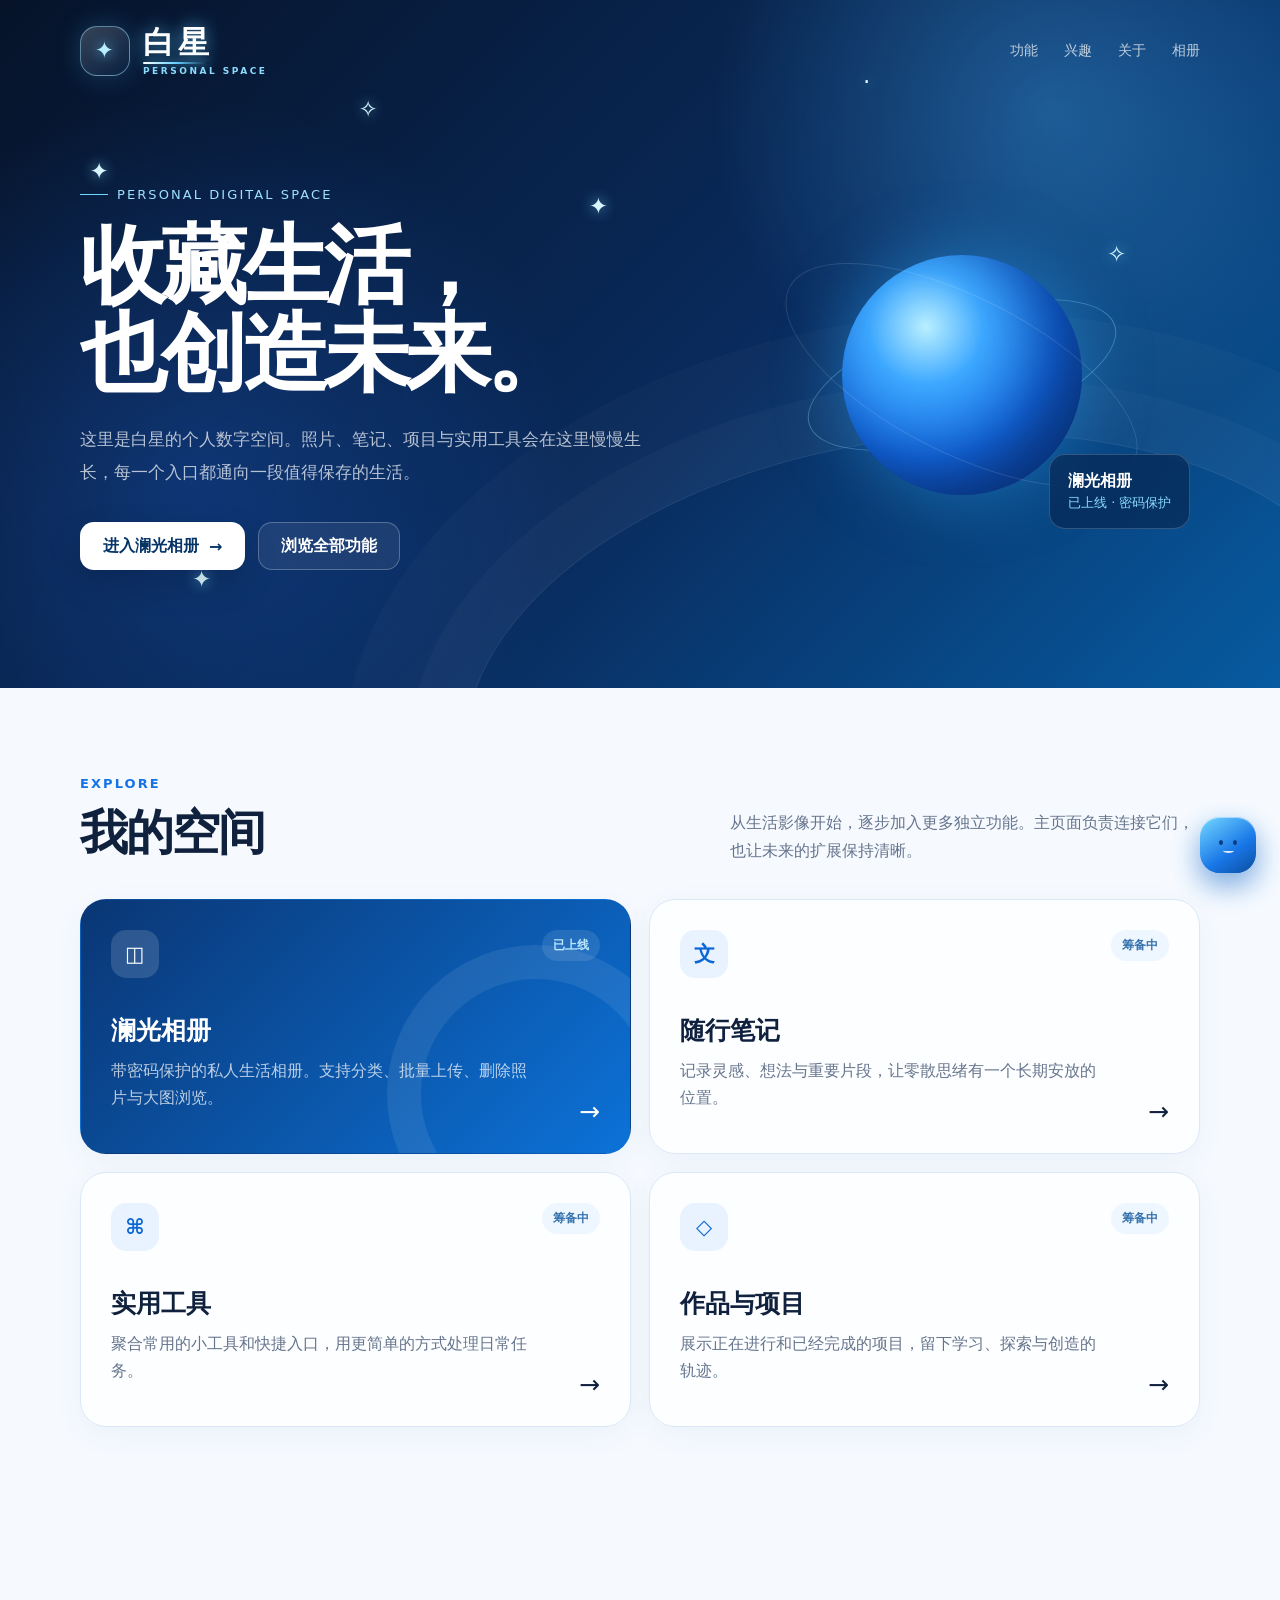
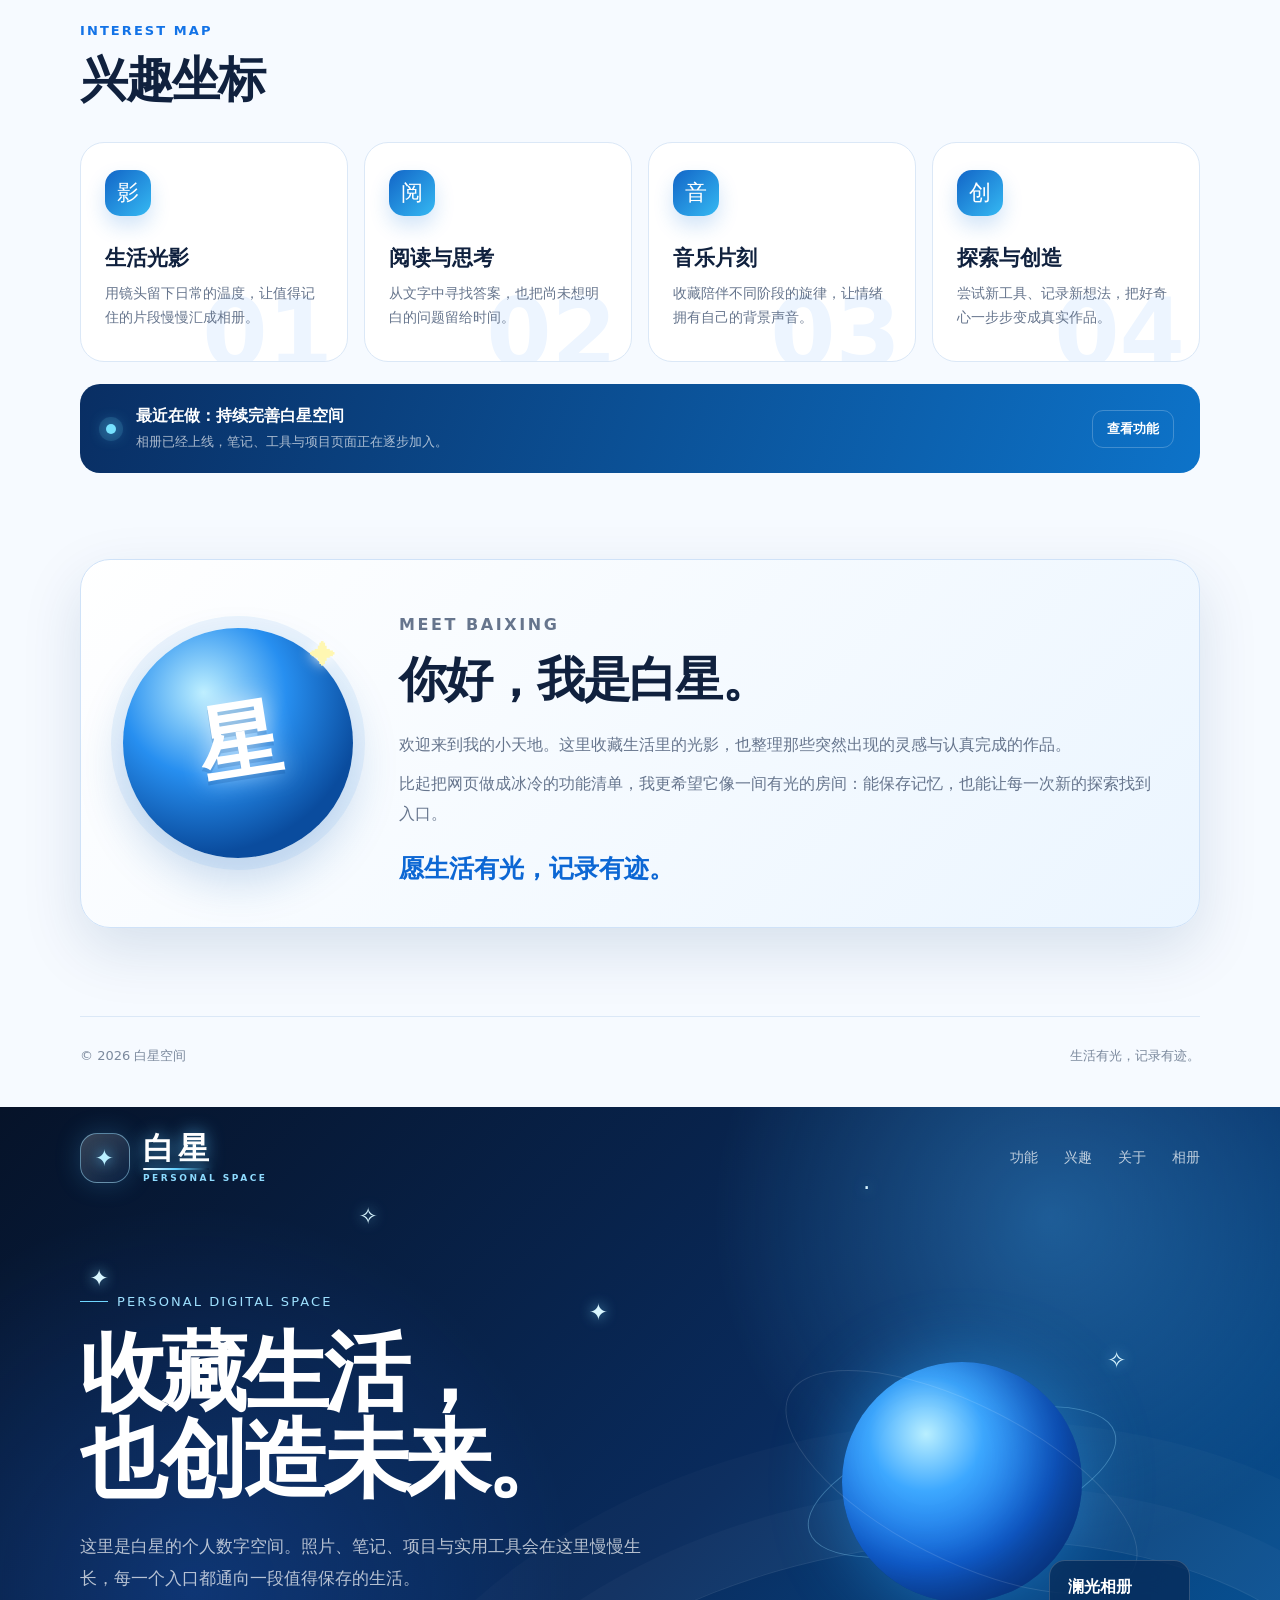
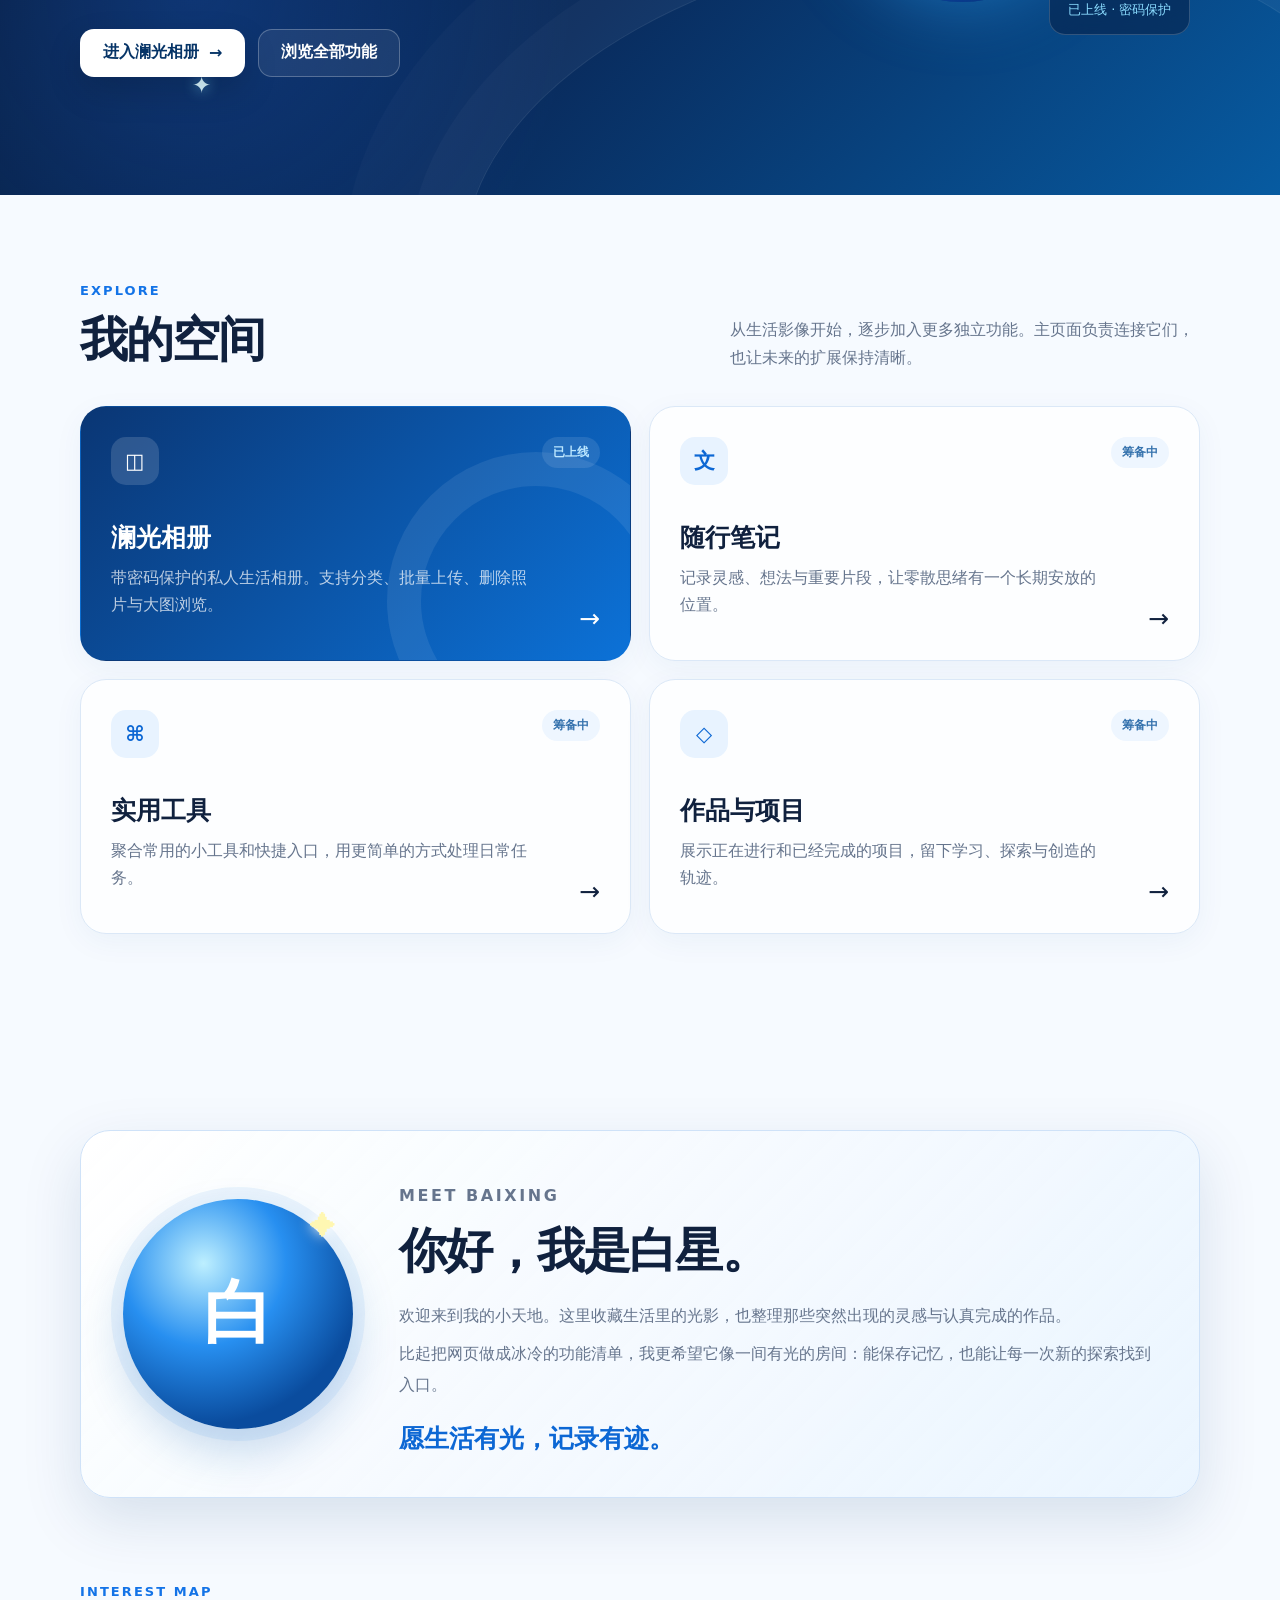
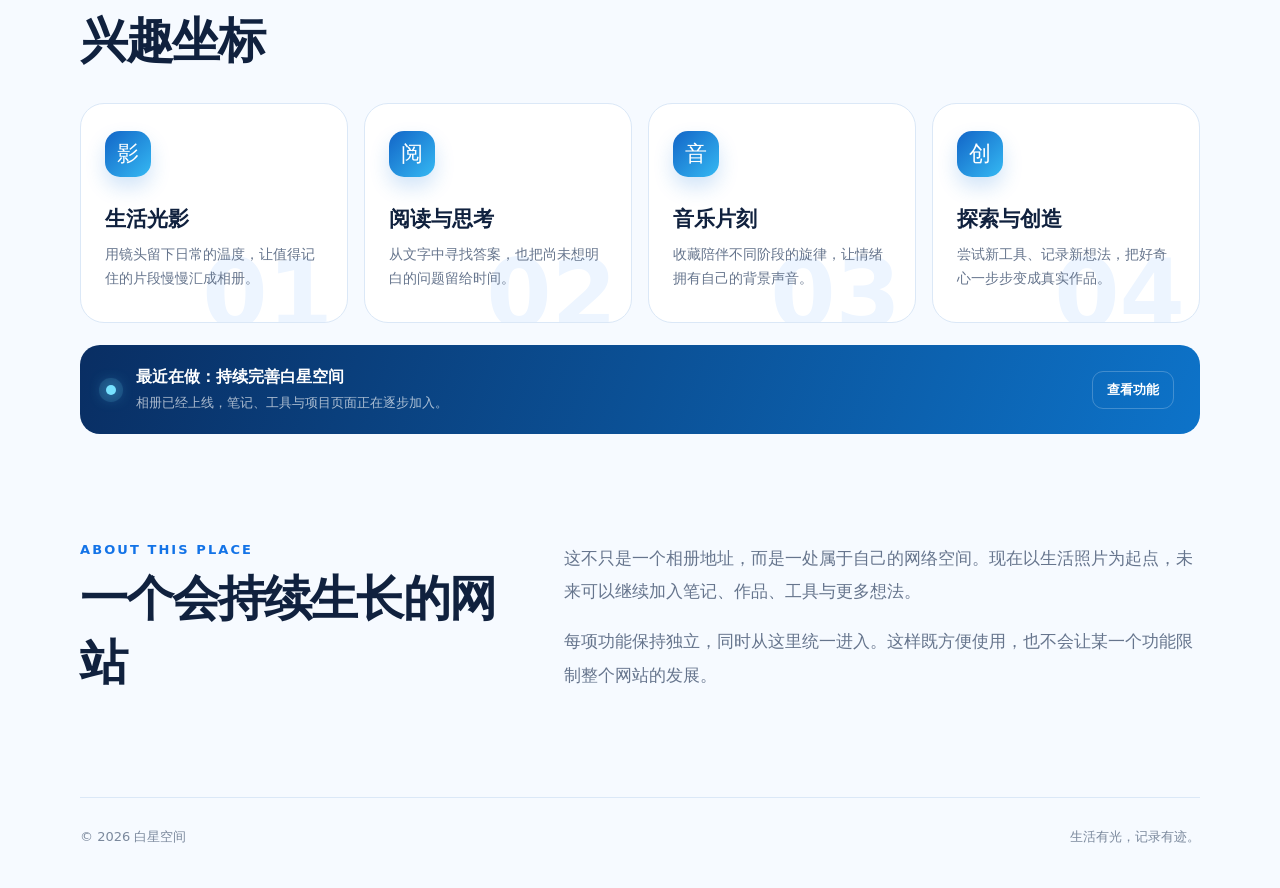
==== index.html @ 2a090585 "Move profile section and add artistic Xing emblem" ====
<!doctype html>
<html lang="zh-CN">
<head>
<meta charset="utf-8"><meta name="viewport" content="width=device-width,initial-scale=1"><meta name="theme-color" content="#07182f">
<title>白星空间 · 个人数字主页</title><meta name="description" content="白星的个人数字空间：相册、笔记、工具与项目。">
<style>
:root{--navy:#07162f;--blue:#1477ff;--cyan:#70d7ff;--ink:#10213e;--muted:#66758d;--line:#dbe8f7;--paper:#f6faff;--white:#fff;--shadow:0 22px 60px rgba(11,53,105,.13)}*{box-sizing:border-box}html{scroll-behavior:smooth}body{margin:0;color:var(--ink);background:var(--paper);font-family:"Microsoft YaHei UI","PingFang SC",system-ui,sans-serif;-webkit-font-smoothing:antialiased}a{color:inherit;text-decoration:none}.hero{position:relative;min-height:72vh;overflow:hidden;color:#fff;background:radial-gradient(circle at 82% 16%,rgba(71,182,255,.34),transparent 28%),radial-gradient(circle at 15% 70%,rgba(36,118,255,.24),transparent 32%),linear-gradient(135deg,#061329 0%,#092b5d 56%,#075ba1 100%)}.hero:after{content:"";position:absolute;inset:auto -8% -42% 36%;height:78%;transform:rotate(-8deg);border:1px solid rgba(255,255,255,.1);border-radius:50%;box-shadow:0 0 0 55px rgba(255,255,255,.025),0 0 0 120px rgba(255,255,255,.018)}.nav,.hero-inner,.section,.footer{width:min(1120px,calc(100% - 40px));margin:auto}.nav{position:relative;z-index:2;display:flex;align-items:center;justify-content:space-between;padding:26px 0}.brand{position:relative;display:grid;grid-template-columns:auto auto;grid-template-rows:auto auto;align-items:center;column-gap:13px;line-height:1}.mark{grid-row:1/3;position:relative;display:grid;place-items:center;width:50px;height:50px;border:1px solid rgba(159,225,255,.5);border-radius:17px;background:linear-gradient(145deg,rgba(255,255,255,.2),rgba(49,153,255,.08));box-shadow:0 0 26px rgba(81,189,255,.22);backdrop-filter:blur(12px)}.mark:before{content:"✦";color:#b9efff;font-size:23px;text-shadow:0 0 14px #5fc8ff}.brand-name{position:relative;display:inline-block;width:max-content;color:#fff;font-family:KaiTi,"STKaiti","Microsoft YaHei UI",serif;font-size:31px;font-weight:900;letter-spacing:.12em;text-shadow:0 0 17px rgba(95,200,255,.7),0 2px 0 rgba(0,0,0,.12)}.brand-name:after{content:"";position:absolute;right:.12em;bottom:-6px;left:0;height:2px;border-radius:99px;background:linear-gradient(90deg,#fff,#63d1ff,transparent);box-shadow:0 0 10px #5fc8ff}.brand-sub{align-self:end;margin-top:8px;color:#8fdcff;font-size:9px;font-weight:800;letter-spacing:.28em;text-transform:uppercase}.nav-links{display:flex;gap:26px;color:rgba(255,255,255,.72);font-size:14px}.nav-links a:hover{color:#fff}.hero-inner{position:relative;z-index:1;display:grid;grid-template-columns:1.1fr .9fr;align-items:center;gap:60px;padding:78px 0 118px}.eyebrow{display:inline-flex;align-items:center;gap:9px;margin-bottom:20px;color:#9fe1ff;font-size:13px;letter-spacing:.16em;text-transform:uppercase}.eyebrow:before{content:"";width:28px;height:1px;background:#70d7ff}h1{max-width:670px;margin:0;font-size:clamp(48px,7vw,86px);line-height:1.02;letter-spacing:-.055em}.hero p{max-width:570px;margin:26px 0 34px;color:rgba(255,255,255,.7);font-size:17px;line-height:1.9}.actions{display:flex;flex-wrap:wrap;gap:13px}.button{display:inline-flex;align-items:center;justify-content:center;gap:10px;min-height:48px;padding:0 22px;border:1px solid transparent;border-radius:14px;font-weight:700;transition:.22s ease}.button.primary{color:#063467;background:#fff;box-shadow:0 14px 34px rgba(0,0,0,.16)}.button.ghost{color:#fff;border-color:rgba(255,255,255,.25);background:rgba(255,255,255,.07)}.button:hover{transform:translateY(-2px)}.orbit{position:relative;display:grid;place-items:center;min-height:320px}.orb{position:absolute;width:240px;height:240px;border-radius:50%;background:radial-gradient(circle at 35% 30%,#b9efff 0,#3da8ff 25%,#1267df 58%,#082e6e 100%);box-shadow:0 0 70px rgba(48,169,255,.46),inset -35px -26px 60px rgba(0,17,65,.4)}.orbit:before,.orbit:after{content:"";position:absolute;width:320px;height:118px;border:1px solid rgba(157,226,255,.34);border-radius:50%;transform:rotate(-18deg)}.orbit:after{width:385px;height:154px;transform:rotate(27deg);border-color:rgba(255,255,255,.12)}.orb-label{position:absolute;z-index:2;right:2%;bottom:2%;padding:14px 18px;border:1px solid rgba(255,255,255,.18);border-radius:16px;background:rgba(6,31,70,.56);backdrop-filter:blur(16px);font-size:13px;line-height:1.55}.orb-label strong{display:block;color:#fff;font-size:16px}.orb-label span{color:#8bdcff}.section{padding:88px 0}.section-head{display:flex;align-items:end;justify-content:space-between;gap:30px;margin-bottom:34px}.kicker{margin:0 0 10px;color:#1373e7;font-size:13px;font-weight:800;letter-spacing:.16em;text-transform:uppercase}h2{margin:0;font-size:clamp(32px,4vw,48px);letter-spacing:-.04em}.section-head>p{max-width:470px;margin:0;color:var(--muted);line-height:1.75}.grid{display:grid;grid-template-columns:repeat(2,minmax(0,1fr));gap:18px}.card{position:relative;min-height:255px;overflow:hidden;padding:30px;border:1px solid var(--line);border-radius:26px;background:rgba(255,255,255,.84);box-shadow:0 8px 30px rgba(24,74,132,.05);transition:.25s ease}.card:hover{transform:translateY(-5px);border-color:#b7d8ff;box-shadow:var(--shadow)}.card.featured{color:#fff;border-color:transparent;background:linear-gradient(135deg,#0a3674,#0c72d8)}.card.featured:after{content:"";position:absolute;right:-55px;bottom:-90px;width:230px;height:230px;border:34px solid rgba(255,255,255,.08);border-radius:50%}.icon{display:grid;place-items:center;width:48px;height:48px;margin-bottom:36px;border-radius:15px;color:#0c67d4;background:#e8f3ff;font-size:21px;font-weight:800}.featured .icon{color:#fff;background:rgba(255,255,255,.14)}.card h3{margin:0 0 10px;font-size:25px}.card p{max-width:430px;margin:0;color:var(--muted);line-height:1.7}.featured p{color:rgba(255,255,255,.72)}.status{position:absolute;top:30px;right:30px;padding:7px 11px;border-radius:999px;color:#3673ae;background:#eef6ff;font-size:12px;font-weight:700}.featured .status{color:#bce7ff;background:rgba(255,255,255,.1)}.arrow{position:absolute;right:30px;bottom:27px;font-size:25px;transition:.2s}.card:hover .arrow{transform:translateX(4px)}.story{padding-top:22px}.profile-panel{display:grid;grid-template-columns:230px 1fr;gap:46px;align-items:center;padding:42px;border:1px solid #cfe2f8;border-radius:30px;background:linear-gradient(135deg,rgba(255,255,255,.96),rgba(232,244,255,.78));box-shadow:var(--shadow)}.profile-seal{position:relative;display:grid;place-items:center;aspect-ratio:1;border-radius:50%;color:#fff;background:radial-gradient(circle at 35% 28%,#bdefff,#278ff0 37%,#0a4c9e 72%);box-shadow:0 0 0 12px rgba(27,127,230,.08),0 22px 45px rgba(16,93,174,.22);font-family:KaiTi,serif;font-size:70px;font-weight:900}.profile-seal:after{content:"✦";position:absolute;right:18px;top:14px;color:#fff7b2;font-size:25px;text-shadow:0 0 14px #fff}.profile-copy h2{margin-bottom:18px}.profile-copy p{margin:8px 0;color:var(--muted);font-size:16px;line-height:1.9}.signature{display:inline-block;margin-top:14px;color:#0c67d4;font-family:KaiTi,serif;font-size:25px;font-weight:800}.interest-head{margin:86px 0 30px}.interest-map{display:grid;grid-template-columns:repeat(4,1fr);gap:16px}.interest{position:relative;min-height:220px;padding:27px 24px;border:1px solid var(--line);border-radius:24px;background:#fff;overflow:hidden;transition:.24s ease}.interest:after{content:attr(data-index);position:absolute;right:14px;bottom:-20px;color:#edf5ff;font-size:94px;font-weight:900;line-height:1}.interest:hover{transform:translateY(-5px);border-color:#a9d3ff;box-shadow:0 18px 38px rgba(22,92,168,.1)}.interest-icon{display:grid;place-items:center;width:46px;height:46px;margin-bottom:28px;border-radius:15px;color:#fff;background:linear-gradient(135deg,#1265c7,#35b9f3);font-size:22px;box-shadow:0 10px 20px rgba(23,120,219,.2)}.interest h3{position:relative;z-index:1;margin:0 0 10px;font-size:21px}.interest p{position:relative;z-index:1;margin:0;color:var(--muted);font-size:14px;line-height:1.7}.now-strip{display:grid;grid-template-columns:auto 1fr auto;gap:20px;align-items:center;margin-top:22px;padding:22px 26px;border-radius:20px;color:#fff;background:linear-gradient(110deg,#092e63,#0d73c9)}.now-dot{width:10px;height:10px;border-radius:50%;background:#77e2ff;box-shadow:0 0 0 7px rgba(119,226,255,.13),0 0 16px #5bd4ff}.now-strip strong{display:block;margin-bottom:4px}.now-strip span{color:rgba(255,255,255,.66);font-size:13px}.now-strip a{padding:9px 14px;border:1px solid rgba(255,255,255,.22);border-radius:11px;font-size:13px;font-weight:700}.profile-panel{margin-top:86px}.profile-seal span{display:inline-block;font-family:STXingkai,"华文行楷",KaiTi,"STKaiti",serif;font-size:82px;font-weight:800;letter-spacing:-.12em;transform:rotate(-9deg) translateX(-4px);text-shadow:0 4px 0 rgba(2,60,135,.18),0 0 24px rgba(255,255,255,.72)}@media(max-width:900px){.interest-map{grid-template-columns:repeat(2,1fr)}}@media(max-width:650px){.profile-panel{grid-template-columns:1fr;padding:28px}.profile-seal{width:150px}.interest-map{grid-template-columns:1fr}.now-strip{grid-template-columns:auto 1fr}.now-strip a{grid-column:1/3;text-align:center}}.about{display:grid;grid-template-columns:.8fr 1.2fr;gap:60px;align-items:start;padding-top:20px}.about-copy{color:var(--muted);font-size:17px;line-height:1.95}.about-copy p{margin-top:0}.footer{display:flex;justify-content:space-between;gap:20px;padding:30px 0 42px;border-top:1px solid var(--line);color:#7b899d;font-size:13px}.toast{position:fixed;left:50%;bottom:28px;z-index:10;transform:translate(-50%,20px);padding:13px 18px;border-radius:12px;color:#fff;background:#092a58;box-shadow:0 15px 40px rgba(0,26,70,.25);opacity:0;pointer-events:none;transition:.25s}.toast.show{transform:translate(-50%,0);opacity:1}@media(max-width:780px){.nav-links{display:none}.hero-inner{grid-template-columns:1fr;padding:54px 0 92px}.orbit{display:none}.grid{grid-template-columns:1fr}.section-head,.footer{align-items:start;flex-direction:column}.about{grid-template-columns:1fr;gap:25px}.section{padding:68px 0}.card{min-height:240px}}.sparkles{position:absolute;inset:0;z-index:0;pointer-events:none}.spark{position:absolute;color:#d9f6ff;font-size:clamp(13px,1.8vw,24px);filter:drop-shadow(0 0 7px rgba(123,220,255,.85));animation:starFloat var(--d) ease-in-out infinite alternate;animation-delay:var(--delay)}.spark:nth-child(1){left:7%;top:23%;--d:4.2s;--delay:-1s}.spark:nth-child(2){left:28%;top:14%;--d:5.3s;--delay:-2.4s}.spark:nth-child(3){left:46%;top:28%;--d:3.8s;--delay:-.8s}.spark:nth-child(4){right:32%;top:10%;--d:5.8s;--delay:-3s}.spark:nth-child(5){right:12%;top:35%;--d:4.7s;--delay:-1.6s}.spark:nth-child(6){left:15%;bottom:14%;--d:5.1s;--delay:-2s}@keyframes starFloat{from{transform:translateY(0) rotate(-8deg) scale(.82);opacity:.35}to{transform:translateY(-18px) rotate(12deg) scale(1.12);opacity:1}}.orb{animation:orbBreathe 4.8s ease-in-out infinite}@keyframes orbBreathe{0%,100%{transform:scale(1);filter:saturate(1)}50%{transform:scale(1.045);filter:saturate(1.2) brightness(1.08)}}.card .icon,.interest-icon{transition:transform .28s cubic-bezier(.2,.9,.3,1.4)}.card:hover .icon,.interest:hover .interest-icon{transform:rotate(-8deg) scale(1.13)}.friend{position:fixed;right:24px;bottom:24px;z-index:20;display:flex;align-items:center;gap:12px}.friend-bubble{max-width:210px;padding:11px 14px;border:1px solid #cce6ff;border-radius:16px 16px 5px 16px;color:#315475;background:rgba(255,255,255,.94);box-shadow:0 12px 35px rgba(27,88,151,.16);font-size:13px;line-height:1.45;opacity:0;transform:translateX(8px) scale(.94);transition:.25s;pointer-events:none}.friend:hover .friend-bubble,.friend.active .friend-bubble{opacity:1;transform:none}.friend-button{position:relative;display:grid;place-items:center;width:56px;height:56px;border:0;border-radius:20px;color:#fff;background:linear-gradient(145deg,#75d9ff,#1977e8 60%,#0b4d9e);box-shadow:0 12px 28px rgba(16,103,198,.3),inset 0 1px 0 rgba(255,255,255,.5);font-size:27px;cursor:pointer;animation:friendBob 3.2s ease-in-out infinite}.friend-button:before,.friend-button:after{content:"";position:absolute;top:23px;width:4px;height:5px;border-radius:50%;background:#073e83}.friend-button:before{left:19px}.friend-button:after{right:19px}.friend-face{position:absolute;top:31px;width:11px;height:5px;border-bottom:2px solid rgba(255,255,255,.85);border-radius:50%}.friend-button:hover{filter:brightness(1.08)}@keyframes friendBob{0%,100%{transform:translateY(0) rotate(-2deg)}50%{transform:translateY(-7px) rotate(3deg)}}.trail-star{position:fixed;z-index:30;pointer-events:none;color:#70d7ff;font-size:12px;text-shadow:0 0 8px #42b8ff;animation:trailPop .8s ease-out forwards}@keyframes trailPop{0%{transform:translate(-50%,-50%) scale(.3) rotate(0);opacity:1}100%{transform:translate(-50%,-90%) scale(1.35) rotate(80deg);opacity:0}}@media(max-width:650px){.friend{right:14px;bottom:14px}.friend-bubble{display:none}.friend-button{width:50px;height:50px}}@media(prefers-reduced-motion:reduce){*{scroll-behavior:auto!important;transition:none!important}}
</style></head>
<body><header class="hero"><div class="sparkles" aria-hidden="true"><span class="spark">✦</span><span class="spark">✧</span><span class="spark">✦</span><span class="spark">·</span><span class="spark">✧</span><span class="spark">✦</span></div><nav class="nav" aria-label="主导航"><a class="brand" href="#top" aria-label="白星个人空间"><span class="mark" aria-hidden="true"></span><span class="brand-name">白星</span><span class="brand-sub">PERSONAL SPACE</span></a><div class="nav-links"><a href="#spaces">功能</a><a href="#story">兴趣</a><a href="#about">关于</a><a href="https://album.tuda-baixing.top">相册</a></div></nav><div class="hero-inner" id="top"><div><div class="eyebrow">Personal Digital Space</div><h1>收藏生活，<br>也创造未来。</h1><p>这里是白星的个人数字空间。照片、笔记、项目与实用工具会在这里慢慢生长，每一个入口都通向一段值得保存的生活。</p><div class="actions"><a class="button primary" href="https://album.tuda-baixing.top">进入澜光相册 <span>→</span></a><a class="button ghost" href="#spaces">浏览全部功能</a></div></div><div class="orbit" aria-hidden="true"><div class="orb"></div><div class="orb-label"><strong>澜光相册</strong><span>已上线 · 密码保护</span></div></div></div></header>
<main><section class="section" id="spaces"><div class="section-head"><div><p class="kicker">Explore</p><h2>我的空间</h2></div><p>从生活影像开始，逐步加入更多独立功能。主页面负责连接它们，也让未来的扩展保持清晰。</p></div><div class="grid"><a class="card featured" href="https://album.tuda-baixing.top"><span class="status">已上线</span><span class="icon">◫</span><h3>澜光相册</h3><p>带密码保护的私人生活相册。支持分类、批量上传、删除照片与大图浏览。</p><span class="arrow">→</span></a><a class="card soon" href="#"><span class="status">筹备中</span><span class="icon">文</span><h3>随行笔记</h3><p>记录灵感、想法与重要片段，让零散思绪有一个长期安放的位置。</p><span class="arrow">→</span></a><a class="card soon" href="#"><span class="status">筹备中</span><span class="icon">⌘</span><h3>实用工具</h3><p>聚合常用的小工具和快捷入口，用更简单的方式处理日常任务。</p><span class="arrow">→</span></a><a class="card soon" href="#"><span class="status">筹备中</span><span class="icon">◇</span><h3>作品与项目</h3><p>展示正在进行和已经完成的项目，留下学习、探索与创造的轨迹。</p><span class="arrow">→</span></a></div></section><section class="section story" id="story"><div class="interest-head"><p class="kicker">Interest Map</p><h2>兴趣坐标</h2></div><div class="interest-map"><article class="interest" data-index="01"><span class="interest-icon">影</span><h3>生活光影</h3><p>用镜头留下日常的温度，让值得记住的片段慢慢汇成相册。</p></article><article class="interest" data-index="02"><span class="interest-icon">阅</span><h3>阅读与思考</h3><p>从文字中寻找答案，也把尚未想明白的问题留给时间。</p></article><article class="interest" data-index="03"><span class="interest-icon">音</span><h3>音乐片刻</h3><p>收藏陪伴不同阶段的旋律，让情绪拥有自己的背景声音。</p></article><article class="interest" data-index="04"><span class="interest-icon">创</span><h3>探索与创造</h3><p>尝试新工具、记录新想法，把好奇心一步步变成真实作品。</p></article></div><div class="now-strip"><span class="now-dot" aria-hidden="true"></span><div><strong>最近在做：持续完善白星空间</strong><span>相册已经上线，笔记、工具与项目页面正在逐步加入。</span></div><a href="#spaces">查看功能</a></div><div class="profile-panel" id="about"><div class="profile-seal" aria-hidden="true"><span>星</span></div><div class="profile-copy"><p class="kicker">Meet Baixing</p><h2>你好，我是白星。</h2><p>欢迎来到我的小天地。这里收藏生活里的光影，也整理那些突然出现的灵感与认真完成的作品。</p><p>比起把网页做成冰冷的功能清单，我更希望它像一间有光的房间：能保存记忆，也能让每一次新的探索找到入口。</p><span class="signature">愿生活有光，记录有迹。</span></div></div></section></main><footer class="footer"><span>© 2026 白星空间</span><span>生活有光，记录有迹。</span></footer><div class="friend" id="starFriend"><span class="friend-bubble" id="friendBubble">今天也要收集一点小小的光呀 ✦</span><button class="friend-button" id="friendButton" type="button" aria-label="和小星星互动"><span class="friend-face" aria-hidden="true"></span></button></div><div class="toast" role="status">这个功能正在筹备中</div><script>const toast=document.querySelector('.toast');let timer;document.querySelectorAll('.soon').forEach(card=>card.addEventListener('click',e=>{e.preventDefault();toast.classList.add('show');clearTimeout(timer);timer=setTimeout(()=>toast.classList.remove('show'),1800)}));const friend=document.getElementById('starFriend'),bubble=document.getElementById('friendBubble'),friendButton=document.getElementById('friendButton');const wishes=['今天也要收集一点小小的光呀 ✦','慢慢来，好的事情正在发生。','别忘了把今天的快乐存进相册～','欢迎回来，白星空间一直亮着灯。'];let wishIndex=0;friendButton.addEventListener('click',()=>{wishIndex=(wishIndex+1)%wishes.length;bubble.textContent=wishes[wishIndex];friend.classList.add('active');setTimeout(()=>friend.classList.remove('active'),2600)});const reduceMotion=matchMedia('(prefers-reduced-motion: reduce)').matches;let lastStar=0;if(!reduceMotion)document.addEventListener('pointermove',e=>{const now=Date.now();if(now-lastStar<85)return;lastStar=now;const star=document.createElement('span');star.className='trail-star';star.textContent=Math.random()>.5?'✦':'·';star.style.left=e.clientX+'px';star.style.top=e.clientY+'px';document.body.appendChild(star);setTimeout(()=>star.remove(),850)});</script></body></html><!doctype html>
<html lang="zh-CN">
<head>
<meta charset="utf-8"><meta name="viewport" content="width=device-width,initial-scale=1"><meta name="theme-color" content="#07182f">
<title>白星空间 · 个人数字主页</title><meta name="description" content="白星的个人数字空间：相册、笔记、工具与项目。">
<style>
:root{--navy:#07162f;--blue:#1477ff;--cyan:#70d7ff;--ink:#10213e;--muted:#66758d;--line:#dbe8f7;--paper:#f6faff;--white:#fff;--shadow:0 22px 60px rgba(11,53,105,.13)}*{box-sizing:border-box}html{scroll-behavior:smooth}body{margin:0;color:var(--ink);background:var(--paper);font-family:"Microsoft YaHei UI","PingFang SC",system-ui,sans-serif;-webkit-font-smoothing:antialiased}a{color:inherit;text-decoration:none}.hero{position:relative;min-height:72vh;overflow:hidden;color:#fff;background:radial-gradient(circle at 82% 16%,rgba(71,182,255,.34),transparent 28%),radial-gradient(circle at 15% 70%,rgba(36,118,255,.24),transparent 32%),linear-gradient(135deg,#061329 0%,#092b5d 56%,#075ba1 100%)}.hero:after{content:"";position:absolute;inset:auto -8% -42% 36%;height:78%;transform:rotate(-8deg);border:1px solid rgba(255,255,255,.1);border-radius:50%;box-shadow:0 0 0 55px rgba(255,255,255,.025),0 0 0 120px rgba(255,255,255,.018)}.nav,.hero-inner,.section,.footer{width:min(1120px,calc(100% - 40px));margin:auto}.nav{position:relative;z-index:2;display:flex;align-items:center;justify-content:space-between;padding:26px 0}.brand{position:relative;display:grid;grid-template-columns:auto auto;grid-template-rows:auto auto;align-items:center;column-gap:13px;line-height:1}.mark{grid-row:1/3;position:relative;display:grid;place-items:center;width:50px;height:50px;border:1px solid rgba(159,225,255,.5);border-radius:17px;background:linear-gradient(145deg,rgba(255,255,255,.2),rgba(49,153,255,.08));box-shadow:0 0 26px rgba(81,189,255,.22);backdrop-filter:blur(12px)}.mark:before{content:"✦";color:#b9efff;font-size:23px;text-shadow:0 0 14px #5fc8ff}.brand-name{position:relative;display:inline-block;width:max-content;color:#fff;font-family:KaiTi,"STKaiti","Microsoft YaHei UI",serif;font-size:31px;font-weight:900;letter-spacing:.12em;text-shadow:0 0 17px rgba(95,200,255,.7),0 2px 0 rgba(0,0,0,.12)}.brand-name:after{content:"";position:absolute;right:.12em;bottom:-6px;left:0;height:2px;border-radius:99px;background:linear-gradient(90deg,#fff,#63d1ff,transparent);box-shadow:0 0 10px #5fc8ff}.brand-sub{align-self:end;margin-top:8px;color:#8fdcff;font-size:9px;font-weight:800;letter-spacing:.28em;text-transform:uppercase}.nav-links{display:flex;gap:26px;color:rgba(255,255,255,.72);font-size:14px}.nav-links a:hover{color:#fff}.hero-inner{position:relative;z-index:1;display:grid;grid-template-columns:1.1fr .9fr;align-items:center;gap:60px;padding:78px 0 118px}.eyebrow{display:inline-flex;align-items:center;gap:9px;margin-bottom:20px;color:#9fe1ff;font-size:13px;letter-spacing:.16em;text-transform:uppercase}.eyebrow:before{content:"";width:28px;height:1px;background:#70d7ff}h1{max-width:670px;margin:0;font-size:clamp(48px,7vw,86px);line-height:1.02;letter-spacing:-.055em}.hero p{max-width:570px;margin:26px 0 34px;color:rgba(255,255,255,.7);font-size:17px;line-height:1.9}.actions{display:flex;flex-wrap:wrap;gap:13px}.button{display:inline-flex;align-items:center;justify-content:center;gap:10px;min-height:48px;padding:0 22px;border:1px solid transparent;border-radius:14px;font-weight:700;transition:.22s ease}.button.primary{color:#063467;background:#fff;box-shadow:0 14px 34px rgba(0,0,0,.16)}.button.ghost{color:#fff;border-color:rgba(255,255,255,.25);background:rgba(255,255,255,.07)}.button:hover{transform:translateY(-2px)}.orbit{position:relative;display:grid;place-items:center;min-height:320px}.orb{position:absolute;width:240px;height:240px;border-radius:50%;background:radial-gradient(circle at 35% 30%,#b9efff 0,#3da8ff 25%,#1267df 58%,#082e6e 100%);box-shadow:0 0 70px rgba(48,169,255,.46),inset -35px -26px 60px rgba(0,17,65,.4)}.orbit:before,.orbit:after{content:"";position:absolute;width:320px;height:118px;border:1px solid rgba(157,226,255,.34);border-radius:50%;transform:rotate(-18deg)}.orbit:after{width:385px;height:154px;transform:rotate(27deg);border-color:rgba(255,255,255,.12)}.orb-label{position:absolute;z-index:2;right:2%;bottom:2%;padding:14px 18px;border:1px solid rgba(255,255,255,.18);border-radius:16px;background:rgba(6,31,70,.56);backdrop-filter:blur(16px);font-size:13px;line-height:1.55}.orb-label strong{display:block;color:#fff;font-size:16px}.orb-label span{color:#8bdcff}.section{padding:88px 0}.section-head{display:flex;align-items:end;justify-content:space-between;gap:30px;margin-bottom:34px}.kicker{margin:0 0 10px;color:#1373e7;font-size:13px;font-weight:800;letter-spacing:.16em;text-transform:uppercase}h2{margin:0;font-size:clamp(32px,4vw,48px);letter-spacing:-.04em}.section-head>p{max-width:470px;margin:0;color:var(--muted);line-height:1.75}.grid{display:grid;grid-template-columns:repeat(2,minmax(0,1fr));gap:18px}.card{position:relative;min-height:255px;overflow:hidden;padding:30px;border:1px solid var(--line);border-radius:26px;background:rgba(255,255,255,.84);box-shadow:0 8px 30px rgba(24,74,132,.05);transition:.25s ease}.card:hover{transform:translateY(-5px);border-color:#b7d8ff;box-shadow:var(--shadow)}.card.featured{color:#fff;border-color:transparent;background:linear-gradient(135deg,#0a3674,#0c72d8)}.card.featured:after{content:"";position:absolute;right:-55px;bottom:-90px;width:230px;height:230px;border:34px solid rgba(255,255,255,.08);border-radius:50%}.icon{display:grid;place-items:center;width:48px;height:48px;margin-bottom:36px;border-radius:15px;color:#0c67d4;background:#e8f3ff;font-size:21px;font-weight:800}.featured .icon{color:#fff;background:rgba(255,255,255,.14)}.card h3{margin:0 0 10px;font-size:25px}.card p{max-width:430px;margin:0;color:var(--muted);line-height:1.7}.featured p{color:rgba(255,255,255,.72)}.status{position:absolute;top:30px;right:30px;padding:7px 11px;border-radius:999px;color:#3673ae;background:#eef6ff;font-size:12px;font-weight:700}.featured .status{color:#bce7ff;background:rgba(255,255,255,.1)}.arrow{position:absolute;right:30px;bottom:27px;font-size:25px;transition:.2s}.card:hover .arrow{transform:translateX(4px)}.story{padding-top:22px}.profile-panel{display:grid;grid-template-columns:230px 1fr;gap:46px;align-items:center;padding:42px;border:1px solid #cfe2f8;border-radius:30px;background:linear-gradient(135deg,rgba(255,255,255,.96),rgba(232,244,255,.78));box-shadow:var(--shadow)}.profile-seal{position:relative;display:grid;place-items:center;aspect-ratio:1;border-radius:50%;color:#fff;background:radial-gradient(circle at 35% 28%,#bdefff,#278ff0 37%,#0a4c9e 72%);box-shadow:0 0 0 12px rgba(27,127,230,.08),0 22px 45px rgba(16,93,174,.22);font-family:KaiTi,serif;font-size:70px;font-weight:900}.profile-seal:after{content:"✦";position:absolute;right:18px;top:14px;color:#fff7b2;font-size:25px;text-shadow:0 0 14px #fff}.profile-copy h2{margin-bottom:18px}.profile-copy p{margin:8px 0;color:var(--muted);font-size:16px;line-height:1.9}.signature{display:inline-block;margin-top:14px;color:#0c67d4;font-family:KaiTi,serif;font-size:25px;font-weight:800}.interest-head{margin:86px 0 30px}.interest-map{display:grid;grid-template-columns:repeat(4,1fr);gap:16px}.interest{position:relative;min-height:220px;padding:27px 24px;border:1px solid var(--line);border-radius:24px;background:#fff;overflow:hidden;transition:.24s ease}.interest:after{content:attr(data-index);position:absolute;right:14px;bottom:-20px;color:#edf5ff;font-size:94px;font-weight:900;line-height:1}.interest:hover{transform:translateY(-5px);border-color:#a9d3ff;box-shadow:0 18px 38px rgba(22,92,168,.1)}.interest-icon{display:grid;place-items:center;width:46px;height:46px;margin-bottom:28px;border-radius:15px;color:#fff;background:linear-gradient(135deg,#1265c7,#35b9f3);font-size:22px;box-shadow:0 10px 20px rgba(23,120,219,.2)}.interest h3{position:relative;z-index:1;margin:0 0 10px;font-size:21px}.interest p{position:relative;z-index:1;margin:0;color:var(--muted);font-size:14px;line-height:1.7}.now-strip{display:grid;grid-template-columns:auto 1fr auto;gap:20px;align-items:center;margin-top:22px;padding:22px 26px;border-radius:20px;color:#fff;background:linear-gradient(110deg,#092e63,#0d73c9)}.now-dot{width:10px;height:10px;border-radius:50%;background:#77e2ff;box-shadow:0 0 0 7px rgba(119,226,255,.13),0 0 16px #5bd4ff}.now-strip strong{display:block;margin-bottom:4px}.now-strip span{color:rgba(255,255,255,.66);font-size:13px}.now-strip a{padding:9px 14px;border:1px solid rgba(255,255,255,.22);border-radius:11px;font-size:13px;font-weight:700}@media(max-width:900px){.interest-map{grid-template-columns:repeat(2,1fr)}}@media(max-width:650px){.profile-panel{grid-template-columns:1fr;padding:28px}.profile-seal{width:150px}.interest-map{grid-template-columns:1fr}.now-strip{grid-template-columns:auto 1fr}.now-strip a{grid-column:1/3;text-align:center}}.about{display:grid;grid-template-columns:.8fr 1.2fr;gap:60px;align-items:start;padding-top:20px}.about-copy{color:var(--muted);font-size:17px;line-height:1.95}.about-copy p{margin-top:0}.footer{display:flex;justify-content:space-between;gap:20px;padding:30px 0 42px;border-top:1px solid var(--line);color:#7b899d;font-size:13px}.toast{position:fixed;left:50%;bottom:28px;z-index:10;transform:translate(-50%,20px);padding:13px 18px;border-radius:12px;color:#fff;background:#092a58;box-shadow:0 15px 40px rgba(0,26,70,.25);opacity:0;pointer-events:none;transition:.25s}.toast.show{transform:translate(-50%,0);opacity:1}@media(max-width:780px){.nav-links{display:none}.hero-inner{grid-template-columns:1fr;padding:54px 0 92px}.orbit{display:none}.grid{grid-template-columns:1fr}.section-head,.footer{align-items:start;flex-direction:column}.about{grid-template-columns:1fr;gap:25px}.section{padding:68px 0}.card{min-height:240px}}.sparkles{position:absolute;inset:0;z-index:0;pointer-events:none}.spark{position:absolute;color:#d9f6ff;font-size:clamp(13px,1.8vw,24px);filter:drop-shadow(0 0 7px rgba(123,220,255,.85));animation:starFloat var(--d) ease-in-out infinite alternate;animation-delay:var(--delay)}.spark:nth-child(1){left:7%;top:23%;--d:4.2s;--delay:-1s}.spark:nth-child(2){left:28%;top:14%;--d:5.3s;--delay:-2.4s}.spark:nth-child(3){left:46%;top:28%;--d:3.8s;--delay:-.8s}.spark:nth-child(4){right:32%;top:10%;--d:5.8s;--delay:-3s}.spark:nth-child(5){right:12%;top:35%;--d:4.7s;--delay:-1.6s}.spark:nth-child(6){left:15%;bottom:14%;--d:5.1s;--delay:-2s}@keyframes starFloat{from{transform:translateY(0) rotate(-8deg) scale(.82);opacity:.35}to{transform:translateY(-18px) rotate(12deg) scale(1.12);opacity:1}}.orb{animation:orbBreathe 4.8s ease-in-out infinite}@keyframes orbBreathe{0%,100%{transform:scale(1);filter:saturate(1)}50%{transform:scale(1.045);filter:saturate(1.2) brightness(1.08)}}.card .icon,.interest-icon{transition:transform .28s cubic-bezier(.2,.9,.3,1.4)}.card:hover .icon,.interest:hover .interest-icon{transform:rotate(-8deg) scale(1.13)}.friend{position:fixed;right:24px;bottom:24px;z-index:20;display:flex;align-items:center;gap:12px}.friend-bubble{max-width:210px;padding:11px 14px;border:1px solid #cce6ff;border-radius:16px 16px 5px 16px;color:#315475;background:rgba(255,255,255,.94);box-shadow:0 12px 35px rgba(27,88,151,.16);font-size:13px;line-height:1.45;opacity:0;transform:translateX(8px) scale(.94);transition:.25s;pointer-events:none}.friend:hover .friend-bubble,.friend.active .friend-bubble{opacity:1;transform:none}.friend-button{position:relative;display:grid;place-items:center;width:56px;height:56px;border:0;border-radius:20px;color:#fff;background:linear-gradient(145deg,#75d9ff,#1977e8 60%,#0b4d9e);box-shadow:0 12px 28px rgba(16,103,198,.3),inset 0 1px 0 rgba(255,255,255,.5);font-size:27px;cursor:pointer;animation:friendBob 3.2s ease-in-out infinite}.friend-button:before,.friend-button:after{content:"";position:absolute;top:23px;width:4px;height:5px;border-radius:50%;background:#073e83}.friend-button:before{left:19px}.friend-button:after{right:19px}.friend-face{position:absolute;top:31px;width:11px;height:5px;border-bottom:2px solid rgba(255,255,255,.85);border-radius:50%}.friend-button:hover{filter:brightness(1.08)}@keyframes friendBob{0%,100%{transform:translateY(0) rotate(-2deg)}50%{transform:translateY(-7px) rotate(3deg)}}.trail-star{position:fixed;z-index:30;pointer-events:none;color:#70d7ff;font-size:12px;text-shadow:0 0 8px #42b8ff;animation:trailPop .8s ease-out forwards}@keyframes trailPop{0%{transform:translate(-50%,-50%) scale(.3) rotate(0);opacity:1}100%{transform:translate(-50%,-90%) scale(1.35) rotate(80deg);opacity:0}}@media(max-width:650px){.friend{right:14px;bottom:14px}.friend-bubble{display:none}.friend-button{width:50px;height:50px}}@media(prefers-reduced-motion:reduce){*{scroll-behavior:auto!important;transition:none!important}}
</style></head>
<body><header class="hero"><div class="sparkles" aria-hidden="true"><span class="spark">✦</span><span class="spark">✧</span><span class="spark">✦</span><span class="spark">·</span><span class="spark">✧</span><span class="spark">✦</span></div><nav class="nav" aria-label="主导航"><a class="brand" href="#top" aria-label="白星个人空间"><span class="mark" aria-hidden="true"></span><span class="brand-name">白星</span><span class="brand-sub">PERSONAL SPACE</span></a><div class="nav-links"><a href="#spaces">功能</a><a href="#story">兴趣</a><a href="#about">关于</a><a href="https://album.tuda-baixing.top">相册</a></div></nav><div class="hero-inner" id="top"><div><div class="eyebrow">Personal Digital Space</div><h1>收藏生活，<br>也创造未来。</h1><p>这里是白星的个人数字空间。照片、笔记、项目与实用工具会在这里慢慢生长，每一个入口都通向一段值得保存的生活。</p><div class="actions"><a class="button primary" href="https://album.tuda-baixing.top">进入澜光相册 <span>→</span></a><a class="button ghost" href="#spaces">浏览全部功能</a></div></div><div class="orbit" aria-hidden="true"><div class="orb"></div><div class="orb-label"><strong>澜光相册</strong><span>已上线 · 密码保护</span></div></div></div></header>
<main><section class="section" id="spaces"><div class="section-head"><div><p class="kicker">Explore</p><h2>我的空间</h2></div><p>从生活影像开始，逐步加入更多独立功能。主页面负责连接它们，也让未来的扩展保持清晰。</p></div><div class="grid"><a class="card featured" href="https://album.tuda-baixing.top"><span class="status">已上线</span><span class="icon">◫</span><h3>澜光相册</h3><p>带密码保护的私人生活相册。支持分类、批量上传、删除照片与大图浏览。</p><span class="arrow">→</span></a><a class="card soon" href="#"><span class="status">筹备中</span><span class="icon">文</span><h3>随行笔记</h3><p>记录灵感、想法与重要片段，让零散思绪有一个长期安放的位置。</p><span class="arrow">→</span></a><a class="card soon" href="#"><span class="status">筹备中</span><span class="icon">⌘</span><h3>实用工具</h3><p>聚合常用的小工具和快捷入口，用更简单的方式处理日常任务。</p><span class="arrow">→</span></a><a class="card soon" href="#"><span class="status">筹备中</span><span class="icon">◇</span><h3>作品与项目</h3><p>展示正在进行和已经完成的项目，留下学习、探索与创造的轨迹。</p><span class="arrow">→</span></a></div></section><section class="section story" id="story"><div class="profile-panel"><div class="profile-seal" aria-hidden="true">白</div><div class="profile-copy"><p class="kicker">Meet Baixing</p><h2>你好，我是白星。</h2><p>欢迎来到我的小天地。这里收藏生活里的光影，也整理那些突然出现的灵感与认真完成的作品。</p><p>比起把网页做成冰冷的功能清单，我更希望它像一间有光的房间：能保存记忆，也能让每一次新的探索找到入口。</p><span class="signature">愿生活有光，记录有迹。</span></div></div><div class="interest-head"><p class="kicker">Interest Map</p><h2>兴趣坐标</h2></div><div class="interest-map"><article class="interest" data-index="01"><span class="interest-icon">影</span><h3>生活光影</h3><p>用镜头留下日常的温度，让值得记住的片段慢慢汇成相册。</p></article><article class="interest" data-index="02"><span class="interest-icon">阅</span><h3>阅读与思考</h3><p>从文字中寻找答案，也把尚未想明白的问题留给时间。</p></article><article class="interest" data-index="03"><span class="interest-icon">音</span><h3>音乐片刻</h3><p>收藏陪伴不同阶段的旋律，让情绪拥有自己的背景声音。</p></article><article class="interest" data-index="04"><span class="interest-icon">创</span><h3>探索与创造</h3><p>尝试新工具、记录新想法，把好奇心一步步变成真实作品。</p></article></div><div class="now-strip"><span class="now-dot" aria-hidden="true"></span><div><strong>最近在做：持续完善白星空间</strong><span>相册已经上线，笔记、工具与项目页面正在逐步加入。</span></div><a href="#spaces">查看功能</a></div></section><section class="section about" id="about"><div><p class="kicker">About this place</p><h2>一个会持续生长的网站</h2></div><div class="about-copy"><p>这不只是一个相册地址，而是一处属于自己的网络空间。现在以生活照片为起点，未来可以继续加入笔记、作品、工具与更多想法。</p><p>每项功能保持独立，同时从这里统一进入。这样既方便使用，也不会让某一个功能限制整个网站的发展。</p></div></section></main><footer class="footer"><span>© 2026 白星空间</span><span>生活有光，记录有迹。</span></footer><div class="friend" id="starFriend"><span class="friend-bubble" id="friendBubble">今天也要收集一点小小的光呀 ✦</span><button class="friend-button" id="friendButton" type="button" aria-label="和小星星互动"><span class="friend-face" aria-hidden="true"></span></button></div><div class="toast" role="status">这个功能正在筹备中</div><script>const toast=document.querySelector('.toast');let timer;document.querySelectorAll('.soon').forEach(card=>card.addEventListener('click',e=>{e.preventDefault();toast.classList.add('show');clearTimeout(timer);timer=setTimeout(()=>toast.classList.remove('show'),1800)}));const friend=document.getElementById('starFriend'),bubble=document.getElementById('friendBubble'),friendButton=document.getElementById('friendButton');const wishes=['今天也要收集一点小小的光呀 ✦','慢慢来，好的事情正在发生。','别忘了把今天的快乐存进相册～','欢迎回来，白星空间一直亮着灯。'];let wishIndex=0;friendButton.addEventListener('click',()=>{wishIndex=(wishIndex+1)%wishes.length;bubble.textContent=wishes[wishIndex];friend.classList.add('active');setTimeout(()=>friend.classList.remove('active'),2600)});const reduceMotion=matchMedia('(prefers-reduced-motion: reduce)').matches;let lastStar=0;if(!reduceMotion)document.addEventListener('pointermove',e=>{const now=Date.now();if(now-lastStar<85)return;lastStar=now;const star=document.createElement('span');star.className='trail-star';star.textContent=Math.random()>.5?'✦':'·';star.style.left=e.clientX+'px';star.style.top=e.clientY+'px';document.body.appendChild(star);setTimeout(()=>star.remove(),850)});</script></body></html>
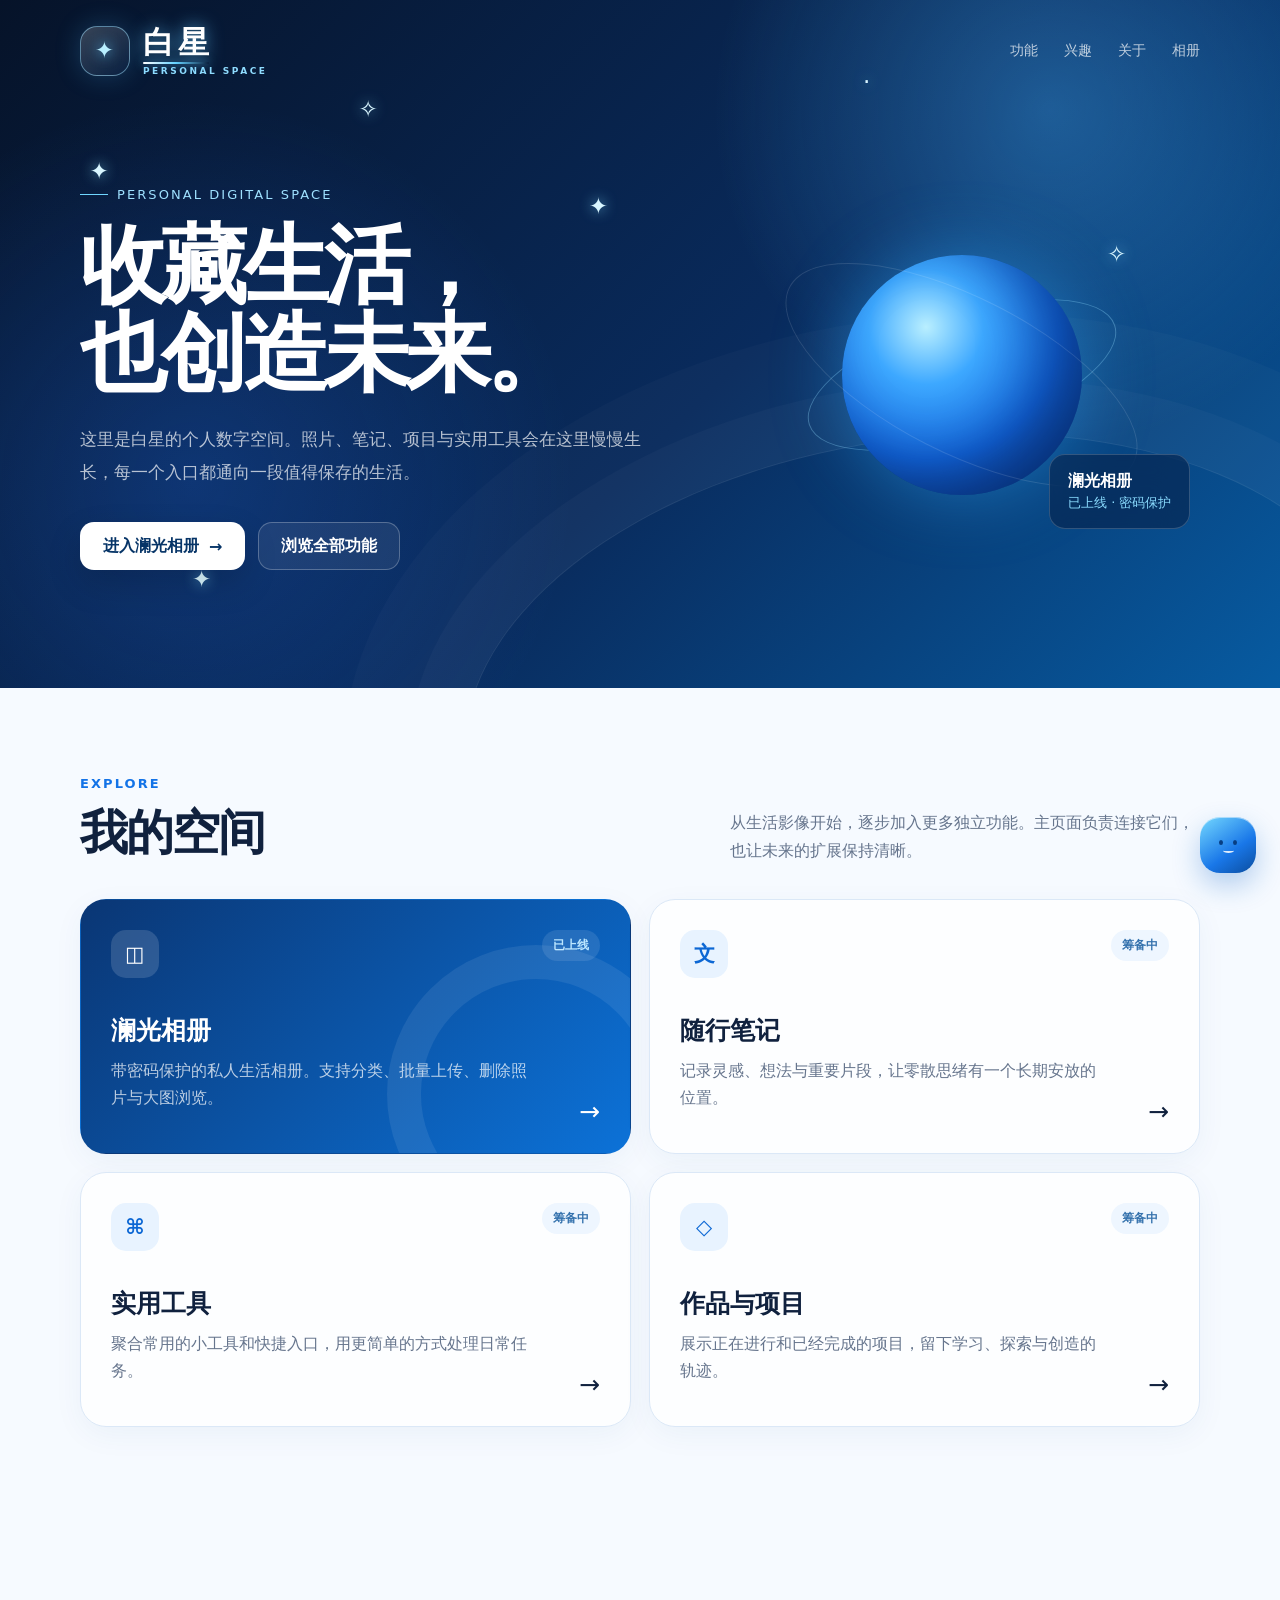
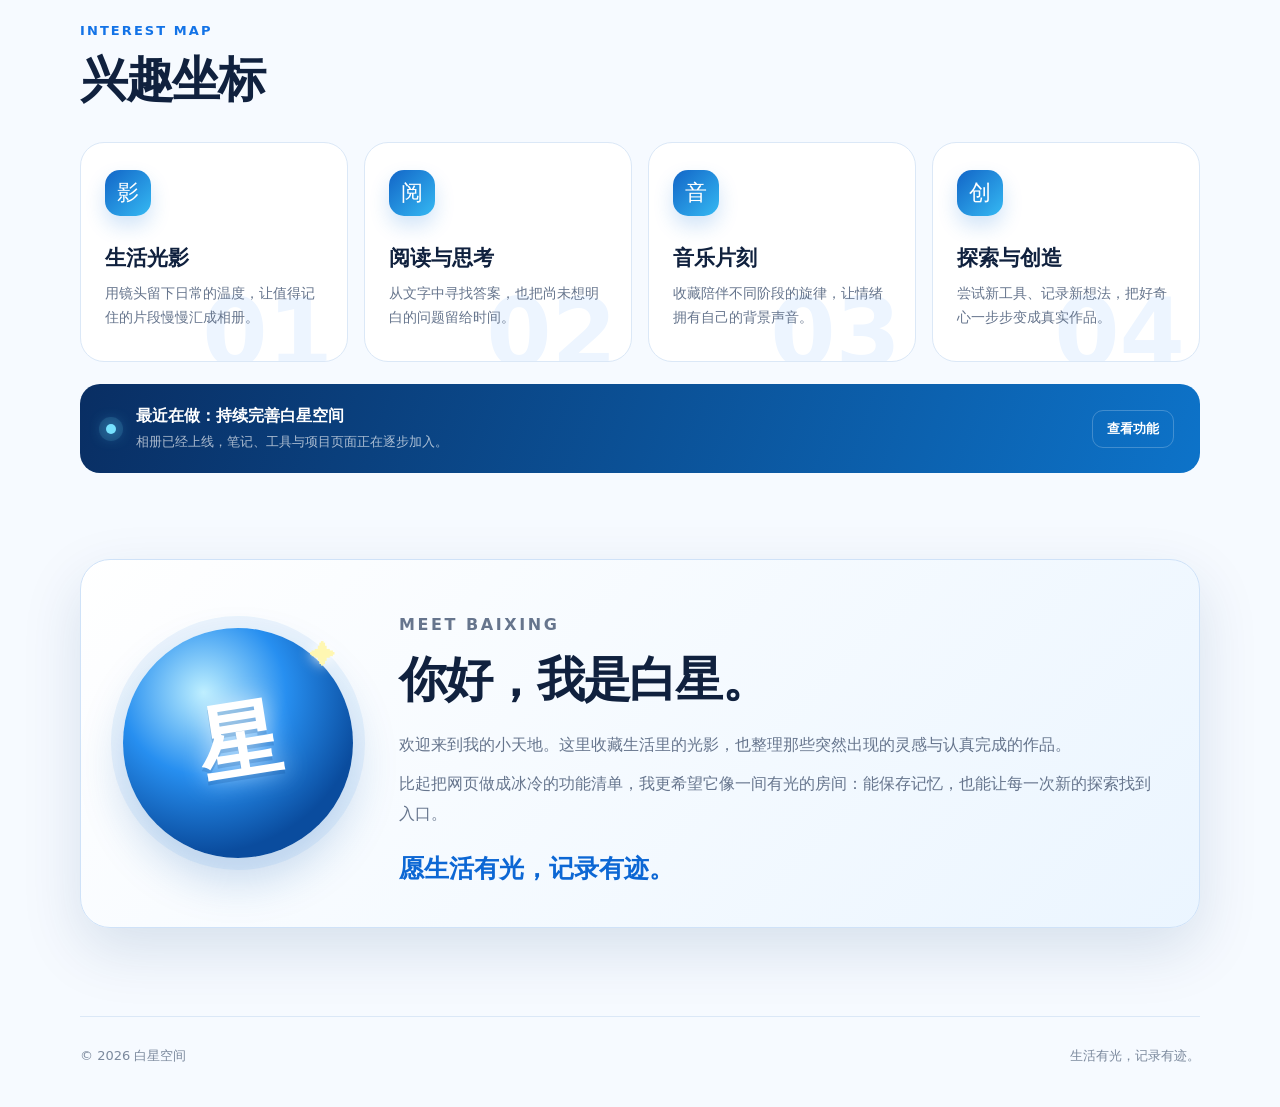
==== commit bf113dc5: "Remove duplicated page source" ====
--- a/index.html
+++ b/index.html
@@ -7,13 +7,4 @@
 :root{--navy:#07162f;--blue:#1477ff;--cyan:#70d7ff;--ink:#10213e;--muted:#66758d;--line:#dbe8f7;--paper:#f6faff;--white:#fff;--shadow:0 22px 60px rgba(11,53,105,.13)}*{box-sizing:border-box}html{scroll-behavior:smooth}body{margin:0;color:var(--ink);background:var(--paper);font-family:"Microsoft YaHei UI","PingFang SC",system-ui,sans-serif;-webkit-font-smoothing:antialiased}a{color:inherit;text-decoration:none}.hero{position:relative;min-height:72vh;overflow:hidden;color:#fff;background:radial-gradient(circle at 82% 16%,rgba(71,182,255,.34),transparent 28%),radial-gradient(circle at 15% 70%,rgba(36,118,255,.24),transparent 32%),linear-gradient(135deg,#061329 0%,#092b5d 56%,#075ba1 100%)}.hero:after{content:"";position:absolute;inset:auto -8% -42% 36%;height:78%;transform:rotate(-8deg);border:1px solid rgba(255,255,255,.1);border-radius:50%;box-shadow:0 0 0 55px rgba(255,255,255,.025),0 0 0 120px rgba(255,255,255,.018)}.nav,.hero-inner,.section,.footer{width:min(1120px,calc(100% - 40px));margin:auto}.nav{position:relative;z-index:2;display:flex;align-items:center;justify-content:space-between;padding:26px 0}.brand{position:relative;display:grid;grid-template-columns:auto auto;grid-template-rows:auto auto;align-items:center;column-gap:13px;line-height:1}.mark{grid-row:1/3;position:relative;display:grid;place-items:center;width:50px;height:50px;border:1px solid rgba(159,225,255,.5);border-radius:17px;background:linear-gradient(145deg,rgba(255,255,255,.2),rgba(49,153,255,.08));box-shadow:0 0 26px rgba(81,189,255,.22);backdrop-filter:blur(12px)}.mark:before{content:"✦";color:#b9efff;font-size:23px;text-shadow:0 0 14px #5fc8ff}.brand-name{position:relative;display:inline-block;width:max-content;color:#fff;font-family:KaiTi,"STKaiti","Microsoft YaHei UI",serif;font-size:31px;font-weight:900;letter-spacing:.12em;text-shadow:0 0 17px rgba(95,200,255,.7),0 2px 0 rgba(0,0,0,.12)}.brand-name:after{content:"";position:absolute;right:.12em;bottom:-6px;left:0;height:2px;border-radius:99px;background:linear-gradient(90deg,#fff,#63d1ff,transparent);box-shadow:0 0 10px #5fc8ff}.brand-sub{align-self:end;margin-top:8px;color:#8fdcff;font-size:9px;font-weight:800;letter-spacing:.28em;text-transform:uppercase}.nav-links{display:flex;gap:26px;color:rgba(255,255,255,.72);font-size:14px}.nav-links a:hover{color:#fff}.hero-inner{position:relative;z-index:1;display:grid;grid-template-columns:1.1fr .9fr;align-items:center;gap:60px;padding:78px 0 118px}.eyebrow{display:inline-flex;align-items:center;gap:9px;margin-bottom:20px;color:#9fe1ff;font-size:13px;letter-spacing:.16em;text-transform:uppercase}.eyebrow:before{content:"";width:28px;height:1px;background:#70d7ff}h1{max-width:670px;margin:0;font-size:clamp(48px,7vw,86px);line-height:1.02;letter-spacing:-.055em}.hero p{max-width:570px;margin:26px 0 34px;color:rgba(255,255,255,.7);font-size:17px;line-height:1.9}.actions{display:flex;flex-wrap:wrap;gap:13px}.button{display:inline-flex;align-items:center;justify-content:center;gap:10px;min-height:48px;padding:0 22px;border:1px solid transparent;border-radius:14px;font-weight:700;transition:.22s ease}.button.primary{color:#063467;background:#fff;box-shadow:0 14px 34px rgba(0,0,0,.16)}.button.ghost{color:#fff;border-color:rgba(255,255,255,.25);background:rgba(255,255,255,.07)}.button:hover{transform:translateY(-2px)}.orbit{position:relative;display:grid;place-items:center;min-height:320px}.orb{position:absolute;width:240px;height:240px;border-radius:50%;background:radial-gradient(circle at 35% 30%,#b9efff 0,#3da8ff 25%,#1267df 58%,#082e6e 100%);box-shadow:0 0 70px rgba(48,169,255,.46),inset -35px -26px 60px rgba(0,17,65,.4)}.orbit:before,.orbit:after{content:"";position:absolute;width:320px;height:118px;border:1px solid rgba(157,226,255,.34);border-radius:50%;transform:rotate(-18deg)}.orbit:after{width:385px;height:154px;transform:rotate(27deg);border-color:rgba(255,255,255,.12)}.orb-label{position:absolute;z-index:2;right:2%;bottom:2%;padding:14px 18px;border:1px solid rgba(255,255,255,.18);border-radius:16px;background:rgba(6,31,70,.56);backdrop-filter:blur(16px);font-size:13px;line-height:1.55}.orb-label strong{display:block;color:#fff;font-size:16px}.orb-label span{color:#8bdcff}.section{padding:88px 0}.section-head{display:flex;align-items:end;justify-content:space-between;gap:30px;margin-bottom:34px}.kicker{margin:0 0 10px;color:#1373e7;font-size:13px;font-weight:800;letter-spacing:.16em;text-transform:uppercase}h2{margin:0;font-size:clamp(32px,4vw,48px);letter-spacing:-.04em}.section-head>p{max-width:470px;margin:0;color:var(--muted);line-height:1.75}.grid{display:grid;grid-template-columns:repeat(2,minmax(0,1fr));gap:18px}.card{position:relative;min-height:255px;overflow:hidden;padding:30px;border:1px solid var(--line);border-radius:26px;background:rgba(255,255,255,.84);box-shadow:0 8px 30px rgba(24,74,132,.05);transition:.25s ease}.card:hover{transform:translateY(-5px);border-color:#b7d8ff;box-shadow:var(--shadow)}.card.featured{color:#fff;border-color:transparent;background:linear-gradient(135deg,#0a3674,#0c72d8)}.card.featured:after{content:"";position:absolute;right:-55px;bottom:-90px;width:230px;height:230px;border:34px solid rgba(255,255,255,.08);border-radius:50%}.icon{display:grid;place-items:center;width:48px;height:48px;margin-bottom:36px;border-radius:15px;color:#0c67d4;background:#e8f3ff;font-size:21px;font-weight:800}.featured .icon{color:#fff;background:rgba(255,255,255,.14)}.card h3{margin:0 0 10px;font-size:25px}.card p{max-width:430px;margin:0;color:var(--muted);line-height:1.7}.featured p{color:rgba(255,255,255,.72)}.status{position:absolute;top:30px;right:30px;padding:7px 11px;border-radius:999px;color:#3673ae;background:#eef6ff;font-size:12px;font-weight:700}.featured .status{color:#bce7ff;background:rgba(255,255,255,.1)}.arrow{position:absolute;right:30px;bottom:27px;font-size:25px;transition:.2s}.card:hover .arrow{transform:translateX(4px)}.story{padding-top:22px}.profile-panel{display:grid;grid-template-columns:230px 1fr;gap:46px;align-items:center;padding:42px;border:1px solid #cfe2f8;border-radius:30px;background:linear-gradient(135deg,rgba(255,255,255,.96),rgba(232,244,255,.78));box-shadow:var(--shadow)}.profile-seal{position:relative;display:grid;place-items:center;aspect-ratio:1;border-radius:50%;color:#fff;background:radial-gradient(circle at 35% 28%,#bdefff,#278ff0 37%,#0a4c9e 72%);box-shadow:0 0 0 12px rgba(27,127,230,.08),0 22px 45px rgba(16,93,174,.22);font-family:KaiTi,serif;font-size:70px;font-weight:900}.profile-seal:after{content:"✦";position:absolute;right:18px;top:14px;color:#fff7b2;font-size:25px;text-shadow:0 0 14px #fff}.profile-copy h2{margin-bottom:18px}.profile-copy p{margin:8px 0;color:var(--muted);font-size:16px;line-height:1.9}.signature{display:inline-block;margin-top:14px;color:#0c67d4;font-family:KaiTi,serif;font-size:25px;font-weight:800}.interest-head{margin:86px 0 30px}.interest-map{display:grid;grid-template-columns:repeat(4,1fr);gap:16px}.interest{position:relative;min-height:220px;padding:27px 24px;border:1px solid var(--line);border-radius:24px;background:#fff;overflow:hidden;transition:.24s ease}.interest:after{content:attr(data-index);position:absolute;right:14px;bottom:-20px;color:#edf5ff;font-size:94px;font-weight:900;line-height:1}.interest:hover{transform:translateY(-5px);border-color:#a9d3ff;box-shadow:0 18px 38px rgba(22,92,168,.1)}.interest-icon{display:grid;place-items:center;width:46px;height:46px;margin-bottom:28px;border-radius:15px;color:#fff;background:linear-gradient(135deg,#1265c7,#35b9f3);font-size:22px;box-shadow:0 10px 20px rgba(23,120,219,.2)}.interest h3{position:relative;z-index:1;margin:0 0 10px;font-size:21px}.interest p{position:relative;z-index:1;margin:0;color:var(--muted);font-size:14px;line-height:1.7}.now-strip{display:grid;grid-template-columns:auto 1fr auto;gap:20px;align-items:center;margin-top:22px;padding:22px 26px;border-radius:20px;color:#fff;background:linear-gradient(110deg,#092e63,#0d73c9)}.now-dot{width:10px;height:10px;border-radius:50%;background:#77e2ff;box-shadow:0 0 0 7px rgba(119,226,255,.13),0 0 16px #5bd4ff}.now-strip strong{display:block;margin-bottom:4px}.now-strip span{color:rgba(255,255,255,.66);font-size:13px}.now-strip a{padding:9px 14px;border:1px solid rgba(255,255,255,.22);border-radius:11px;font-size:13px;font-weight:700}.profile-panel{margin-top:86px}.profile-seal span{display:inline-block;font-family:STXingkai,"华文行楷",KaiTi,"STKaiti",serif;font-size:82px;font-weight:800;letter-spacing:-.12em;transform:rotate(-9deg) translateX(-4px);text-shadow:0 4px 0 rgba(2,60,135,.18),0 0 24px rgba(255,255,255,.72)}@media(max-width:900px){.interest-map{grid-template-columns:repeat(2,1fr)}}@media(max-width:650px){.profile-panel{grid-template-columns:1fr;padding:28px}.profile-seal{width:150px}.interest-map{grid-template-columns:1fr}.now-strip{grid-template-columns:auto 1fr}.now-strip a{grid-column:1/3;text-align:center}}.about{display:grid;grid-template-columns:.8fr 1.2fr;gap:60px;align-items:start;padding-top:20px}.about-copy{color:var(--muted);font-size:17px;line-height:1.95}.about-copy p{margin-top:0}.footer{display:flex;justify-content:space-between;gap:20px;padding:30px 0 42px;border-top:1px solid var(--line);color:#7b899d;font-size:13px}.toast{position:fixed;left:50%;bottom:28px;z-index:10;transform:translate(-50%,20px);padding:13px 18px;border-radius:12px;color:#fff;background:#092a58;box-shadow:0 15px 40px rgba(0,26,70,.25);opacity:0;pointer-events:none;transition:.25s}.toast.show{transform:translate(-50%,0);opacity:1}@media(max-width:780px){.nav-links{display:none}.hero-inner{grid-template-columns:1fr;padding:54px 0 92px}.orbit{display:none}.grid{grid-template-columns:1fr}.section-head,.footer{align-items:start;flex-direction:column}.about{grid-template-columns:1fr;gap:25px}.section{padding:68px 0}.card{min-height:240px}}.sparkles{position:absolute;inset:0;z-index:0;pointer-events:none}.spark{position:absolute;color:#d9f6ff;font-size:clamp(13px,1.8vw,24px);filter:drop-shadow(0 0 7px rgba(123,220,255,.85));animation:starFloat var(--d) ease-in-out infinite alternate;animation-delay:var(--delay)}.spark:nth-child(1){left:7%;top:23%;--d:4.2s;--delay:-1s}.spark:nth-child(2){left:28%;top:14%;--d:5.3s;--delay:-2.4s}.spark:nth-child(3){left:46%;top:28%;--d:3.8s;--delay:-.8s}.spark:nth-child(4){right:32%;top:10%;--d:5.8s;--delay:-3s}.spark:nth-child(5){right:12%;top:35%;--d:4.7s;--delay:-1.6s}.spark:nth-child(6){left:15%;bottom:14%;--d:5.1s;--delay:-2s}@keyframes starFloat{from{transform:translateY(0) rotate(-8deg) scale(.82);opacity:.35}to{transform:translateY(-18px) rotate(12deg) scale(1.12);opacity:1}}.orb{animation:orbBreathe 4.8s ease-in-out infinite}@keyframes orbBreathe{0%,100%{transform:scale(1);filter:saturate(1)}50%{transform:scale(1.045);filter:saturate(1.2) brightness(1.08)}}.card .icon,.interest-icon{transition:transform .28s cubic-bezier(.2,.9,.3,1.4)}.card:hover .icon,.interest:hover .interest-icon{transform:rotate(-8deg) scale(1.13)}.friend{position:fixed;right:24px;bottom:24px;z-index:20;display:flex;align-items:center;gap:12px}.friend-bubble{max-width:210px;padding:11px 14px;border:1px solid #cce6ff;border-radius:16px 16px 5px 16px;color:#315475;background:rgba(255,255,255,.94);box-shadow:0 12px 35px rgba(27,88,151,.16);font-size:13px;line-height:1.45;opacity:0;transform:translateX(8px) scale(.94);transition:.25s;pointer-events:none}.friend:hover .friend-bubble,.friend.active .friend-bubble{opacity:1;transform:none}.friend-button{position:relative;display:grid;place-items:center;width:56px;height:56px;border:0;border-radius:20px;color:#fff;background:linear-gradient(145deg,#75d9ff,#1977e8 60%,#0b4d9e);box-shadow:0 12px 28px rgba(16,103,198,.3),inset 0 1px 0 rgba(255,255,255,.5);font-size:27px;cursor:pointer;animation:friendBob 3.2s ease-in-out infinite}.friend-button:before,.friend-button:after{content:"";position:absolute;top:23px;width:4px;height:5px;border-radius:50%;background:#073e83}.friend-button:before{left:19px}.friend-button:after{right:19px}.friend-face{position:absolute;top:31px;width:11px;height:5px;border-bottom:2px solid rgba(255,255,255,.85);border-radius:50%}.friend-button:hover{filter:brightness(1.08)}@keyframes friendBob{0%,100%{transform:translateY(0) rotate(-2deg)}50%{transform:translateY(-7px) rotate(3deg)}}.trail-star{position:fixed;z-index:30;pointer-events:none;color:#70d7ff;font-size:12px;text-shadow:0 0 8px #42b8ff;animation:trailPop .8s ease-out forwards}@keyframes trailPop{0%{transform:translate(-50%,-50%) scale(.3) rotate(0);opacity:1}100%{transform:translate(-50%,-90%) scale(1.35) rotate(80deg);opacity:0}}@media(max-width:650px){.friend{right:14px;bottom:14px}.friend-bubble{display:none}.friend-button{width:50px;height:50px}}@media(prefers-reduced-motion:reduce){*{scroll-behavior:auto!important;transition:none!important}}
 </style></head>
 <body><header class="hero"><div class="sparkles" aria-hidden="true"><span class="spark">✦</span><span class="spark">✧</span><span class="spark">✦</span><span class="spark">·</span><span class="spark">✧</span><span class="spark">✦</span></div><nav class="nav" aria-label="主导航"><a class="brand" href="#top" aria-label="白星个人空间"><span class="mark" aria-hidden="true"></span><span class="brand-name">白星</span><span class="brand-sub">PERSONAL SPACE</span></a><div class="nav-links"><a href="#spaces">功能</a><a href="#story">兴趣</a><a href="#about">关于</a><a href="https://album.tuda-baixing.top">相册</a></div></nav><div class="hero-inner" id="top"><div><div class="eyebrow">Personal Digital Space</div><h1>收藏生活，<br>也创造未来。</h1><p>这里是白星的个人数字空间。照片、笔记、项目与实用工具会在这里慢慢生长，每一个入口都通向一段值得保存的生活。</p><div class="actions"><a class="button primary" href="https://album.tuda-baixing.top">进入澜光相册 <span>→</span></a><a class="button ghost" href="#spaces">浏览全部功能</a></div></div><div class="orbit" aria-hidden="true"><div class="orb"></div><div class="orb-label"><strong>澜光相册</strong><span>已上线 · 密码保护</span></div></div></div></header>
-<main><section class="section" id="spaces"><div class="section-head"><div><p class="kicker">Explore</p><h2>我的空间</h2></div><p>从生活影像开始，逐步加入更多独立功能。主页面负责连接它们，也让未来的扩展保持清晰。</p></div><div class="grid"><a class="card featured" href="https://album.tuda-baixing.top"><span class="status">已上线</span><span class="icon">◫</span><h3>澜光相册</h3><p>带密码保护的私人生活相册。支持分类、批量上传、删除照片与大图浏览。</p><span class="arrow">→</span></a><a class="card soon" href="#"><span class="status">筹备中</span><span class="icon">文</span><h3>随行笔记</h3><p>记录灵感、想法与重要片段，让零散思绪有一个长期安放的位置。</p><span class="arrow">→</span></a><a class="card soon" href="#"><span class="status">筹备中</span><span class="icon">⌘</span><h3>实用工具</h3><p>聚合常用的小工具和快捷入口，用更简单的方式处理日常任务。</p><span class="arrow">→</span></a><a class="card soon" href="#"><span class="status">筹备中</span><span class="icon">◇</span><h3>作品与项目</h3><p>展示正在进行和已经完成的项目，留下学习、探索与创造的轨迹。</p><span class="arrow">→</span></a></div></section><section class="section story" id="story"><div class="interest-head"><p class="kicker">Interest Map</p><h2>兴趣坐标</h2></div><div class="interest-map"><article class="interest" data-index="01"><span class="interest-icon">影</span><h3>生活光影</h3><p>用镜头留下日常的温度，让值得记住的片段慢慢汇成相册。</p></article><article class="interest" data-index="02"><span class="interest-icon">阅</span><h3>阅读与思考</h3><p>从文字中寻找答案，也把尚未想明白的问题留给时间。</p></article><article class="interest" data-index="03"><span class="interest-icon">音</span><h3>音乐片刻</h3><p>收藏陪伴不同阶段的旋律，让情绪拥有自己的背景声音。</p></article><article class="interest" data-index="04"><span class="interest-icon">创</span><h3>探索与创造</h3><p>尝试新工具、记录新想法，把好奇心一步步变成真实作品。</p></article></div><div class="now-strip"><span class="now-dot" aria-hidden="true"></span><div><strong>最近在做：持续完善白星空间</strong><span>相册已经上线，笔记、工具与项目页面正在逐步加入。</span></div><a href="#spaces">查看功能</a></div><div class="profile-panel" id="about"><div class="profile-seal" aria-hidden="true"><span>星</span></div><div class="profile-copy"><p class="kicker">Meet Baixing</p><h2>你好，我是白星。</h2><p>欢迎来到我的小天地。这里收藏生活里的光影，也整理那些突然出现的灵感与认真完成的作品。</p><p>比起把网页做成冰冷的功能清单，我更希望它像一间有光的房间：能保存记忆，也能让每一次新的探索找到入口。</p><span class="signature">愿生活有光，记录有迹。</span></div></div></section></main><footer class="footer"><span>© 2026 白星空间</span><span>生活有光，记录有迹。</span></footer><div class="friend" id="starFriend"><span class="friend-bubble" id="friendBubble">今天也要收集一点小小的光呀 ✦</span><button class="friend-button" id="friendButton" type="button" aria-label="和小星星互动"><span class="friend-face" aria-hidden="true"></span></button></div><div class="toast" role="status">这个功能正在筹备中</div><script>const toast=document.querySelector('.toast');let timer;document.querySelectorAll('.soon').forEach(card=>card.addEventListener('click',e=>{e.preventDefault();toast.classList.add('show');clearTimeout(timer);timer=setTimeout(()=>toast.classList.remove('show'),1800)}));const friend=document.getElementById('starFriend'),bubble=document.getElementById('friendBubble'),friendButton=document.getElementById('friendButton');const wishes=['今天也要收集一点小小的光呀 ✦','慢慢来，好的事情正在发生。','别忘了把今天的快乐存进相册～','欢迎回来，白星空间一直亮着灯。'];let wishIndex=0;friendButton.addEventListener('click',()=>{wishIndex=(wishIndex+1)%wishes.length;bubble.textContent=wishes[wishIndex];friend.classList.add('active');setTimeout(()=>friend.classList.remove('active'),2600)});const reduceMotion=matchMedia('(prefers-reduced-motion: reduce)').matches;let lastStar=0;if(!reduceMotion)document.addEventListener('pointermove',e=>{const now=Date.now();if(now-lastStar<85)return;lastStar=now;const star=document.createElement('span');star.className='trail-star';star.textContent=Math.random()>.5?'✦':'·';star.style.left=e.clientX+'px';star.style.top=e.clientY+'px';document.body.appendChild(star);setTimeout(()=>star.remove(),850)});</script></body></html><!doctype html>
-<html lang="zh-CN">
-<head>
-<meta charset="utf-8"><meta name="viewport" content="width=device-width,initial-scale=1"><meta name="theme-color" content="#07182f">
-<title>白星空间 · 个人数字主页</title><meta name="description" content="白星的个人数字空间：相册、笔记、工具与项目。">
-<style>
-:root{--navy:#07162f;--blue:#1477ff;--cyan:#70d7ff;--ink:#10213e;--muted:#66758d;--line:#dbe8f7;--paper:#f6faff;--white:#fff;--shadow:0 22px 60px rgba(11,53,105,.13)}*{box-sizing:border-box}html{scroll-behavior:smooth}body{margin:0;color:var(--ink);background:var(--paper);font-family:"Microsoft YaHei UI","PingFang SC",system-ui,sans-serif;-webkit-font-smoothing:antialiased}a{color:inherit;text-decoration:none}.hero{position:relative;min-height:72vh;overflow:hidden;color:#fff;background:radial-gradient(circle at 82% 16%,rgba(71,182,255,.34),transparent 28%),radial-gradient(circle at 15% 70%,rgba(36,118,255,.24),transparent 32%),linear-gradient(135deg,#061329 0%,#092b5d 56%,#075ba1 100%)}.hero:after{content:"";position:absolute;inset:auto -8% -42% 36%;height:78%;transform:rotate(-8deg);border:1px solid rgba(255,255,255,.1);border-radius:50%;box-shadow:0 0 0 55px rgba(255,255,255,.025),0 0 0 120px rgba(255,255,255,.018)}.nav,.hero-inner,.section,.footer{width:min(1120px,calc(100% - 40px));margin:auto}.nav{position:relative;z-index:2;display:flex;align-items:center;justify-content:space-between;padding:26px 0}.brand{position:relative;display:grid;grid-template-columns:auto auto;grid-template-rows:auto auto;align-items:center;column-gap:13px;line-height:1}.mark{grid-row:1/3;position:relative;display:grid;place-items:center;width:50px;height:50px;border:1px solid rgba(159,225,255,.5);border-radius:17px;background:linear-gradient(145deg,rgba(255,255,255,.2),rgba(49,153,255,.08));box-shadow:0 0 26px rgba(81,189,255,.22);backdrop-filter:blur(12px)}.mark:before{content:"✦";color:#b9efff;font-size:23px;text-shadow:0 0 14px #5fc8ff}.brand-name{position:relative;display:inline-block;width:max-content;color:#fff;font-family:KaiTi,"STKaiti","Microsoft YaHei UI",serif;font-size:31px;font-weight:900;letter-spacing:.12em;text-shadow:0 0 17px rgba(95,200,255,.7),0 2px 0 rgba(0,0,0,.12)}.brand-name:after{content:"";position:absolute;right:.12em;bottom:-6px;left:0;height:2px;border-radius:99px;background:linear-gradient(90deg,#fff,#63d1ff,transparent);box-shadow:0 0 10px #5fc8ff}.brand-sub{align-self:end;margin-top:8px;color:#8fdcff;font-size:9px;font-weight:800;letter-spacing:.28em;text-transform:uppercase}.nav-links{display:flex;gap:26px;color:rgba(255,255,255,.72);font-size:14px}.nav-links a:hover{color:#fff}.hero-inner{position:relative;z-index:1;display:grid;grid-template-columns:1.1fr .9fr;align-items:center;gap:60px;padding:78px 0 118px}.eyebrow{display:inline-flex;align-items:center;gap:9px;margin-bottom:20px;color:#9fe1ff;font-size:13px;letter-spacing:.16em;text-transform:uppercase}.eyebrow:before{content:"";width:28px;height:1px;background:#70d7ff}h1{max-width:670px;margin:0;font-size:clamp(48px,7vw,86px);line-height:1.02;letter-spacing:-.055em}.hero p{max-width:570px;margin:26px 0 34px;color:rgba(255,255,255,.7);font-size:17px;line-height:1.9}.actions{display:flex;flex-wrap:wrap;gap:13px}.button{display:inline-flex;align-items:center;justify-content:center;gap:10px;min-height:48px;padding:0 22px;border:1px solid transparent;border-radius:14px;font-weight:700;transition:.22s ease}.button.primary{color:#063467;background:#fff;box-shadow:0 14px 34px rgba(0,0,0,.16)}.button.ghost{color:#fff;border-color:rgba(255,255,255,.25);background:rgba(255,255,255,.07)}.button:hover{transform:translateY(-2px)}.orbit{position:relative;display:grid;place-items:center;min-height:320px}.orb{position:absolute;width:240px;height:240px;border-radius:50%;background:radial-gradient(circle at 35% 30%,#b9efff 0,#3da8ff 25%,#1267df 58%,#082e6e 100%);box-shadow:0 0 70px rgba(48,169,255,.46),inset -35px -26px 60px rgba(0,17,65,.4)}.orbit:before,.orbit:after{content:"";position:absolute;width:320px;height:118px;border:1px solid rgba(157,226,255,.34);border-radius:50%;transform:rotate(-18deg)}.orbit:after{width:385px;height:154px;transform:rotate(27deg);border-color:rgba(255,255,255,.12)}.orb-label{position:absolute;z-index:2;right:2%;bottom:2%;padding:14px 18px;border:1px solid rgba(255,255,255,.18);border-radius:16px;background:rgba(6,31,70,.56);backdrop-filter:blur(16px);font-size:13px;line-height:1.55}.orb-label strong{display:block;color:#fff;font-size:16px}.orb-label span{color:#8bdcff}.section{padding:88px 0}.section-head{display:flex;align-items:end;justify-content:space-between;gap:30px;margin-bottom:34px}.kicker{margin:0 0 10px;color:#1373e7;font-size:13px;font-weight:800;letter-spacing:.16em;text-transform:uppercase}h2{margin:0;font-size:clamp(32px,4vw,48px);letter-spacing:-.04em}.section-head>p{max-width:470px;margin:0;color:var(--muted);line-height:1.75}.grid{display:grid;grid-template-columns:repeat(2,minmax(0,1fr));gap:18px}.card{position:relative;min-height:255px;overflow:hidden;padding:30px;border:1px solid var(--line);border-radius:26px;background:rgba(255,255,255,.84);box-shadow:0 8px 30px rgba(24,74,132,.05);transition:.25s ease}.card:hover{transform:translateY(-5px);border-color:#b7d8ff;box-shadow:var(--shadow)}.card.featured{color:#fff;border-color:transparent;background:linear-gradient(135deg,#0a3674,#0c72d8)}.card.featured:after{content:"";position:absolute;right:-55px;bottom:-90px;width:230px;height:230px;border:34px solid rgba(255,255,255,.08);border-radius:50%}.icon{display:grid;place-items:center;width:48px;height:48px;margin-bottom:36px;border-radius:15px;color:#0c67d4;background:#e8f3ff;font-size:21px;font-weight:800}.featured .icon{color:#fff;background:rgba(255,255,255,.14)}.card h3{margin:0 0 10px;font-size:25px}.card p{max-width:430px;margin:0;color:var(--muted);line-height:1.7}.featured p{color:rgba(255,255,255,.72)}.status{position:absolute;top:30px;right:30px;padding:7px 11px;border-radius:999px;color:#3673ae;background:#eef6ff;font-size:12px;font-weight:700}.featured .status{color:#bce7ff;background:rgba(255,255,255,.1)}.arrow{position:absolute;right:30px;bottom:27px;font-size:25px;transition:.2s}.card:hover .arrow{transform:translateX(4px)}.story{padding-top:22px}.profile-panel{display:grid;grid-template-columns:230px 1fr;gap:46px;align-items:center;padding:42px;border:1px solid #cfe2f8;border-radius:30px;background:linear-gradient(135deg,rgba(255,255,255,.96),rgba(232,244,255,.78));box-shadow:var(--shadow)}.profile-seal{position:relative;display:grid;place-items:center;aspect-ratio:1;border-radius:50%;color:#fff;background:radial-gradient(circle at 35% 28%,#bdefff,#278ff0 37%,#0a4c9e 72%);box-shadow:0 0 0 12px rgba(27,127,230,.08),0 22px 45px rgba(16,93,174,.22);font-family:KaiTi,serif;font-size:70px;font-weight:900}.profile-seal:after{content:"✦";position:absolute;right:18px;top:14px;color:#fff7b2;font-size:25px;text-shadow:0 0 14px #fff}.profile-copy h2{margin-bottom:18px}.profile-copy p{margin:8px 0;color:var(--muted);font-size:16px;line-height:1.9}.signature{display:inline-block;margin-top:14px;color:#0c67d4;font-family:KaiTi,serif;font-size:25px;font-weight:800}.interest-head{margin:86px 0 30px}.interest-map{display:grid;grid-template-columns:repeat(4,1fr);gap:16px}.interest{position:relative;min-height:220px;padding:27px 24px;border:1px solid var(--line);border-radius:24px;background:#fff;overflow:hidden;transition:.24s ease}.interest:after{content:attr(data-index);position:absolute;right:14px;bottom:-20px;color:#edf5ff;font-size:94px;font-weight:900;line-height:1}.interest:hover{transform:translateY(-5px);border-color:#a9d3ff;box-shadow:0 18px 38px rgba(22,92,168,.1)}.interest-icon{display:grid;place-items:center;width:46px;height:46px;margin-bottom:28px;border-radius:15px;color:#fff;background:linear-gradient(135deg,#1265c7,#35b9f3);font-size:22px;box-shadow:0 10px 20px rgba(23,120,219,.2)}.interest h3{position:relative;z-index:1;margin:0 0 10px;font-size:21px}.interest p{position:relative;z-index:1;margin:0;color:var(--muted);font-size:14px;line-height:1.7}.now-strip{display:grid;grid-template-columns:auto 1fr auto;gap:20px;align-items:center;margin-top:22px;padding:22px 26px;border-radius:20px;color:#fff;background:linear-gradient(110deg,#092e63,#0d73c9)}.now-dot{width:10px;height:10px;border-radius:50%;background:#77e2ff;box-shadow:0 0 0 7px rgba(119,226,255,.13),0 0 16px #5bd4ff}.now-strip strong{display:block;margin-bottom:4px}.now-strip span{color:rgba(255,255,255,.66);font-size:13px}.now-strip a{padding:9px 14px;border:1px solid rgba(255,255,255,.22);border-radius:11px;font-size:13px;font-weight:700}@media(max-width:900px){.interest-map{grid-template-columns:repeat(2,1fr)}}@media(max-width:650px){.profile-panel{grid-template-columns:1fr;padding:28px}.profile-seal{width:150px}.interest-map{grid-template-columns:1fr}.now-strip{grid-template-columns:auto 1fr}.now-strip a{grid-column:1/3;text-align:center}}.about{display:grid;grid-template-columns:.8fr 1.2fr;gap:60px;align-items:start;padding-top:20px}.about-copy{color:var(--muted);font-size:17px;line-height:1.95}.about-copy p{margin-top:0}.footer{display:flex;justify-content:space-between;gap:20px;padding:30px 0 42px;border-top:1px solid var(--line);color:#7b899d;font-size:13px}.toast{position:fixed;left:50%;bottom:28px;z-index:10;transform:translate(-50%,20px);padding:13px 18px;border-radius:12px;color:#fff;background:#092a58;box-shadow:0 15px 40px rgba(0,26,70,.25);opacity:0;pointer-events:none;transition:.25s}.toast.show{transform:translate(-50%,0);opacity:1}@media(max-width:780px){.nav-links{display:none}.hero-inner{grid-template-columns:1fr;padding:54px 0 92px}.orbit{display:none}.grid{grid-template-columns:1fr}.section-head,.footer{align-items:start;flex-direction:column}.about{grid-template-columns:1fr;gap:25px}.section{padding:68px 0}.card{min-height:240px}}.sparkles{position:absolute;inset:0;z-index:0;pointer-events:none}.spark{position:absolute;color:#d9f6ff;font-size:clamp(13px,1.8vw,24px);filter:drop-shadow(0 0 7px rgba(123,220,255,.85));animation:starFloat var(--d) ease-in-out infinite alternate;animation-delay:var(--delay)}.spark:nth-child(1){left:7%;top:23%;--d:4.2s;--delay:-1s}.spark:nth-child(2){left:28%;top:14%;--d:5.3s;--delay:-2.4s}.spark:nth-child(3){left:46%;top:28%;--d:3.8s;--delay:-.8s}.spark:nth-child(4){right:32%;top:10%;--d:5.8s;--delay:-3s}.spark:nth-child(5){right:12%;top:35%;--d:4.7s;--delay:-1.6s}.spark:nth-child(6){left:15%;bottom:14%;--d:5.1s;--delay:-2s}@keyframes starFloat{from{transform:translateY(0) rotate(-8deg) scale(.82);opacity:.35}to{transform:translateY(-18px) rotate(12deg) scale(1.12);opacity:1}}.orb{animation:orbBreathe 4.8s ease-in-out infinite}@keyframes orbBreathe{0%,100%{transform:scale(1);filter:saturate(1)}50%{transform:scale(1.045);filter:saturate(1.2) brightness(1.08)}}.card .icon,.interest-icon{transition:transform .28s cubic-bezier(.2,.9,.3,1.4)}.card:hover .icon,.interest:hover .interest-icon{transform:rotate(-8deg) scale(1.13)}.friend{position:fixed;right:24px;bottom:24px;z-index:20;display:flex;align-items:center;gap:12px}.friend-bubble{max-width:210px;padding:11px 14px;border:1px solid #cce6ff;border-radius:16px 16px 5px 16px;color:#315475;background:rgba(255,255,255,.94);box-shadow:0 12px 35px rgba(27,88,151,.16);font-size:13px;line-height:1.45;opacity:0;transform:translateX(8px) scale(.94);transition:.25s;pointer-events:none}.friend:hover .friend-bubble,.friend.active .friend-bubble{opacity:1;transform:none}.friend-button{position:relative;display:grid;place-items:center;width:56px;height:56px;border:0;border-radius:20px;color:#fff;background:linear-gradient(145deg,#75d9ff,#1977e8 60%,#0b4d9e);box-shadow:0 12px 28px rgba(16,103,198,.3),inset 0 1px 0 rgba(255,255,255,.5);font-size:27px;cursor:pointer;animation:friendBob 3.2s ease-in-out infinite}.friend-button:before,.friend-button:after{content:"";position:absolute;top:23px;width:4px;height:5px;border-radius:50%;background:#073e83}.friend-button:before{left:19px}.friend-button:after{right:19px}.friend-face{position:absolute;top:31px;width:11px;height:5px;border-bottom:2px solid rgba(255,255,255,.85);border-radius:50%}.friend-button:hover{filter:brightness(1.08)}@keyframes friendBob{0%,100%{transform:translateY(0) rotate(-2deg)}50%{transform:translateY(-7px) rotate(3deg)}}.trail-star{position:fixed;z-index:30;pointer-events:none;color:#70d7ff;font-size:12px;text-shadow:0 0 8px #42b8ff;animation:trailPop .8s ease-out forwards}@keyframes trailPop{0%{transform:translate(-50%,-50%) scale(.3) rotate(0);opacity:1}100%{transform:translate(-50%,-90%) scale(1.35) rotate(80deg);opacity:0}}@media(max-width:650px){.friend{right:14px;bottom:14px}.friend-bubble{display:none}.friend-button{width:50px;height:50px}}@media(prefers-reduced-motion:reduce){*{scroll-behavior:auto!important;transition:none!important}}
-</style></head>
-<body><header class="hero"><div class="sparkles" aria-hidden="true"><span class="spark">✦</span><span class="spark">✧</span><span class="spark">✦</span><span class="spark">·</span><span class="spark">✧</span><span class="spark">✦</span></div><nav class="nav" aria-label="主导航"><a class="brand" href="#top" aria-label="白星个人空间"><span class="mark" aria-hidden="true"></span><span class="brand-name">白星</span><span class="brand-sub">PERSONAL SPACE</span></a><div class="nav-links"><a href="#spaces">功能</a><a href="#story">兴趣</a><a href="#about">关于</a><a href="https://album.tuda-baixing.top">相册</a></div></nav><div class="hero-inner" id="top"><div><div class="eyebrow">Personal Digital Space</div><h1>收藏生活，<br>也创造未来。</h1><p>这里是白星的个人数字空间。照片、笔记、项目与实用工具会在这里慢慢生长，每一个入口都通向一段值得保存的生活。</p><div class="actions"><a class="button primary" href="https://album.tuda-baixing.top">进入澜光相册 <span>→</span></a><a class="button ghost" href="#spaces">浏览全部功能</a></div></div><div class="orbit" aria-hidden="true"><div class="orb"></div><div class="orb-label"><strong>澜光相册</strong><span>已上线 · 密码保护</span></div></div></div></header>
-<main><section class="section" id="spaces"><div class="section-head"><div><p class="kicker">Explore</p><h2>我的空间</h2></div><p>从生活影像开始，逐步加入更多独立功能。主页面负责连接它们，也让未来的扩展保持清晰。</p></div><div class="grid"><a class="card featured" href="https://album.tuda-baixing.top"><span class="status">已上线</span><span class="icon">◫</span><h3>澜光相册</h3><p>带密码保护的私人生活相册。支持分类、批量上传、删除照片与大图浏览。</p><span class="arrow">→</span></a><a class="card soon" href="#"><span class="status">筹备中</span><span class="icon">文</span><h3>随行笔记</h3><p>记录灵感、想法与重要片段，让零散思绪有一个长期安放的位置。</p><span class="arrow">→</span></a><a class="card soon" href="#"><span class="status">筹备中</span><span class="icon">⌘</span><h3>实用工具</h3><p>聚合常用的小工具和快捷入口，用更简单的方式处理日常任务。</p><span class="arrow">→</span></a><a class="card soon" href="#"><span class="status">筹备中</span><span class="icon">◇</span><h3>作品与项目</h3><p>展示正在进行和已经完成的项目，留下学习、探索与创造的轨迹。</p><span class="arrow">→</span></a></div></section><section class="section story" id="story"><div class="profile-panel"><div class="profile-seal" aria-hidden="true">白</div><div class="profile-copy"><p class="kicker">Meet Baixing</p><h2>你好，我是白星。</h2><p>欢迎来到我的小天地。这里收藏生活里的光影，也整理那些突然出现的灵感与认真完成的作品。</p><p>比起把网页做成冰冷的功能清单，我更希望它像一间有光的房间：能保存记忆，也能让每一次新的探索找到入口。</p><span class="signature">愿生活有光，记录有迹。</span></div></div><div class="interest-head"><p class="kicker">Interest Map</p><h2>兴趣坐标</h2></div><div class="interest-map"><article class="interest" data-index="01"><span class="interest-icon">影</span><h3>生活光影</h3><p>用镜头留下日常的温度，让值得记住的片段慢慢汇成相册。</p></article><article class="interest" data-index="02"><span class="interest-icon">阅</span><h3>阅读与思考</h3><p>从文字中寻找答案，也把尚未想明白的问题留给时间。</p></article><article class="interest" data-index="03"><span class="interest-icon">音</span><h3>音乐片刻</h3><p>收藏陪伴不同阶段的旋律，让情绪拥有自己的背景声音。</p></article><article class="interest" data-index="04"><span class="interest-icon">创</span><h3>探索与创造</h3><p>尝试新工具、记录新想法，把好奇心一步步变成真实作品。</p></article></div><div class="now-strip"><span class="now-dot" aria-hidden="true"></span><div><strong>最近在做：持续完善白星空间</strong><span>相册已经上线，笔记、工具与项目页面正在逐步加入。</span></div><a href="#spaces">查看功能</a></div></section><section class="section about" id="about"><div><p class="kicker">About this place</p><h2>一个会持续生长的网站</h2></div><div class="about-copy"><p>这不只是一个相册地址，而是一处属于自己的网络空间。现在以生活照片为起点，未来可以继续加入笔记、作品、工具与更多想法。</p><p>每项功能保持独立，同时从这里统一进入。这样既方便使用，也不会让某一个功能限制整个网站的发展。</p></div></section></main><footer class="footer"><span>© 2026 白星空间</span><span>生活有光，记录有迹。</span></footer><div class="friend" id="starFriend"><span class="friend-bubble" id="friendBubble">今天也要收集一点小小的光呀 ✦</span><button class="friend-button" id="friendButton" type="button" aria-label="和小星星互动"><span class="friend-face" aria-hidden="true"></span></button></div><div class="toast" role="status">这个功能正在筹备中</div><script>const toast=document.querySelector('.toast');let timer;document.querySelectorAll('.soon').forEach(card=>card.addEventListener('click',e=>{e.preventDefault();toast.classList.add('show');clearTimeout(timer);timer=setTimeout(()=>toast.classList.remove('show'),1800)}));const friend=document.getElementById('starFriend'),bubble=document.getElementById('friendBubble'),friendButton=document.getElementById('friendButton');const wishes=['今天也要收集一点小小的光呀 ✦','慢慢来，好的事情正在发生。','别忘了把今天的快乐存进相册～','欢迎回来，白星空间一直亮着灯。'];let wishIndex=0;friendButton.addEventListener('click',()=>{wishIndex=(wishIndex+1)%wishes.length;bubble.textContent=wishes[wishIndex];friend.classList.add('active');setTimeout(()=>friend.classList.remove('active'),2600)});const reduceMotion=matchMedia('(prefers-reduced-motion: reduce)').matches;let lastStar=0;if(!reduceMotion)document.addEventListener('pointermove',e=>{const now=Date.now();if(now-lastStar<85)return;lastStar=now;const star=document.createElement('span');star.className='trail-star';star.textContent=Math.random()>.5?'✦':'·';star.style.left=e.clientX+'px';star.style.top=e.clientY+'px';document.body.appendChild(star);setTimeout(()=>star.remove(),850)});</script></body></html>
+<main><section class="section" id="spaces"><div class="section-head"><div><p class="kicker">Explore</p><h2>我的空间</h2></div><p>从生活影像开始，逐步加入更多独立功能。主页面负责连接它们，也让未来的扩展保持清晰。</p></div><div class="grid"><a class="card featured" href="https://album.tuda-baixing.top"><span class="status">已上线</span><span class="icon">◫</span><h3>澜光相册</h3><p>带密码保护的私人生活相册。支持分类、批量上传、删除照片与大图浏览。</p><span class="arrow">→</span></a><a class="card soon" href="#"><span class="status">筹备中</span><span class="icon">文</span><h3>随行笔记</h3><p>记录灵感、想法与重要片段，让零散思绪有一个长期安放的位置。</p><span class="arrow">→</span></a><a class="card soon" href="#"><span class="status">筹备中</span><span class="icon">⌘</span><h3>实用工具</h3><p>聚合常用的小工具和快捷入口，用更简单的方式处理日常任务。</p><span class="arrow">→</span></a><a class="card soon" href="#"><span class="status">筹备中</span><span class="icon">◇</span><h3>作品与项目</h3><p>展示正在进行和已经完成的项目，留下学习、探索与创造的轨迹。</p><span class="arrow">→</span></a></div></section><section class="section story" id="story"><div class="interest-head"><p class="kicker">Interest Map</p><h2>兴趣坐标</h2></div><div class="interest-map"><article class="interest" data-index="01"><span class="interest-icon">影</span><h3>生活光影</h3><p>用镜头留下日常的温度，让值得记住的片段慢慢汇成相册。</p></article><article class="interest" data-index="02"><span class="interest-icon">阅</span><h3>阅读与思考</h3><p>从文字中寻找答案，也把尚未想明白的问题留给时间。</p></article><article class="interest" data-index="03"><span class="interest-icon">音</span><h3>音乐片刻</h3><p>收藏陪伴不同阶段的旋律，让情绪拥有自己的背景声音。</p></article><article class="interest" data-index="04"><span class="interest-icon">创</span><h3>探索与创造</h3><p>尝试新工具、记录新想法，把好奇心一步步变成真实作品。</p></article></div><div class="now-strip"><span class="now-dot" aria-hidden="true"></span><div><strong>最近在做：持续完善白星空间</strong><span>相册已经上线，笔记、工具与项目页面正在逐步加入。</span></div><a href="#spaces">查看功能</a></div><div class="profile-panel" id="about"><div class="profile-seal" aria-hidden="true"><span>星</span></div><div class="profile-copy"><p class="kicker">Meet Baixing</p><h2>你好，我是白星。</h2><p>欢迎来到我的小天地。这里收藏生活里的光影，也整理那些突然出现的灵感与认真完成的作品。</p><p>比起把网页做成冰冷的功能清单，我更希望它像一间有光的房间：能保存记忆，也能让每一次新的探索找到入口。</p><span class="signature">愿生活有光，记录有迹。</span></div></div></section></main><footer class="footer"><span>© 2026 白星空间</span><span>生活有光，记录有迹。</span></footer><div class="friend" id="starFriend"><span class="friend-bubble" id="friendBubble">今天也要收集一点小小的光呀 ✦</span><button class="friend-button" id="friendButton" type="button" aria-label="和小星星互动"><span class="friend-face" aria-hidden="true"></span></button></div><div class="toast" role="status">这个功能正在筹备中</div><script>const toast=document.querySelector('.toast');let timer;document.querySelectorAll('.soon').forEach(card=>card.addEventListener('click',e=>{e.preventDefault();toast.classList.add('show');clearTimeout(timer);timer=setTimeout(()=>toast.classList.remove('show'),1800)}));const friend=document.getElementById('starFriend'),bubble=document.getElementById('friendBubble'),friendButton=document.getElementById('friendButton');const wishes=['今天也要收集一点小小的光呀 ✦','慢慢来，好的事情正在发生。','别忘了把今天的快乐存进相册～','欢迎回来，白星空间一直亮着灯。'];let wishIndex=0;friendButton.addEventListener('click',()=>{wishIndex=(wishIndex+1)%wishes.length;bubble.textContent=wishes[wishIndex];friend.classList.add('active');setTimeout(()=>friend.classList.remove('active'),2600)});const reduceMotion=matchMedia('(prefers-reduced-motion: reduce)').matches;let lastStar=0;if(!reduceMotion)document.addEventListener('pointermove',e=>{const now=Date.now();if(now-lastStar<85)return;lastStar=now;const star=document.createElement('span');star.className='trail-star';star.textContent=Math.random()>.5?'✦':'·';star.style.left=e.clientX+'px';star.style.top=e.clientY+'px';document.body.appendChild(star);setTimeout(()=>star.remove(),850)});</script></body></html>
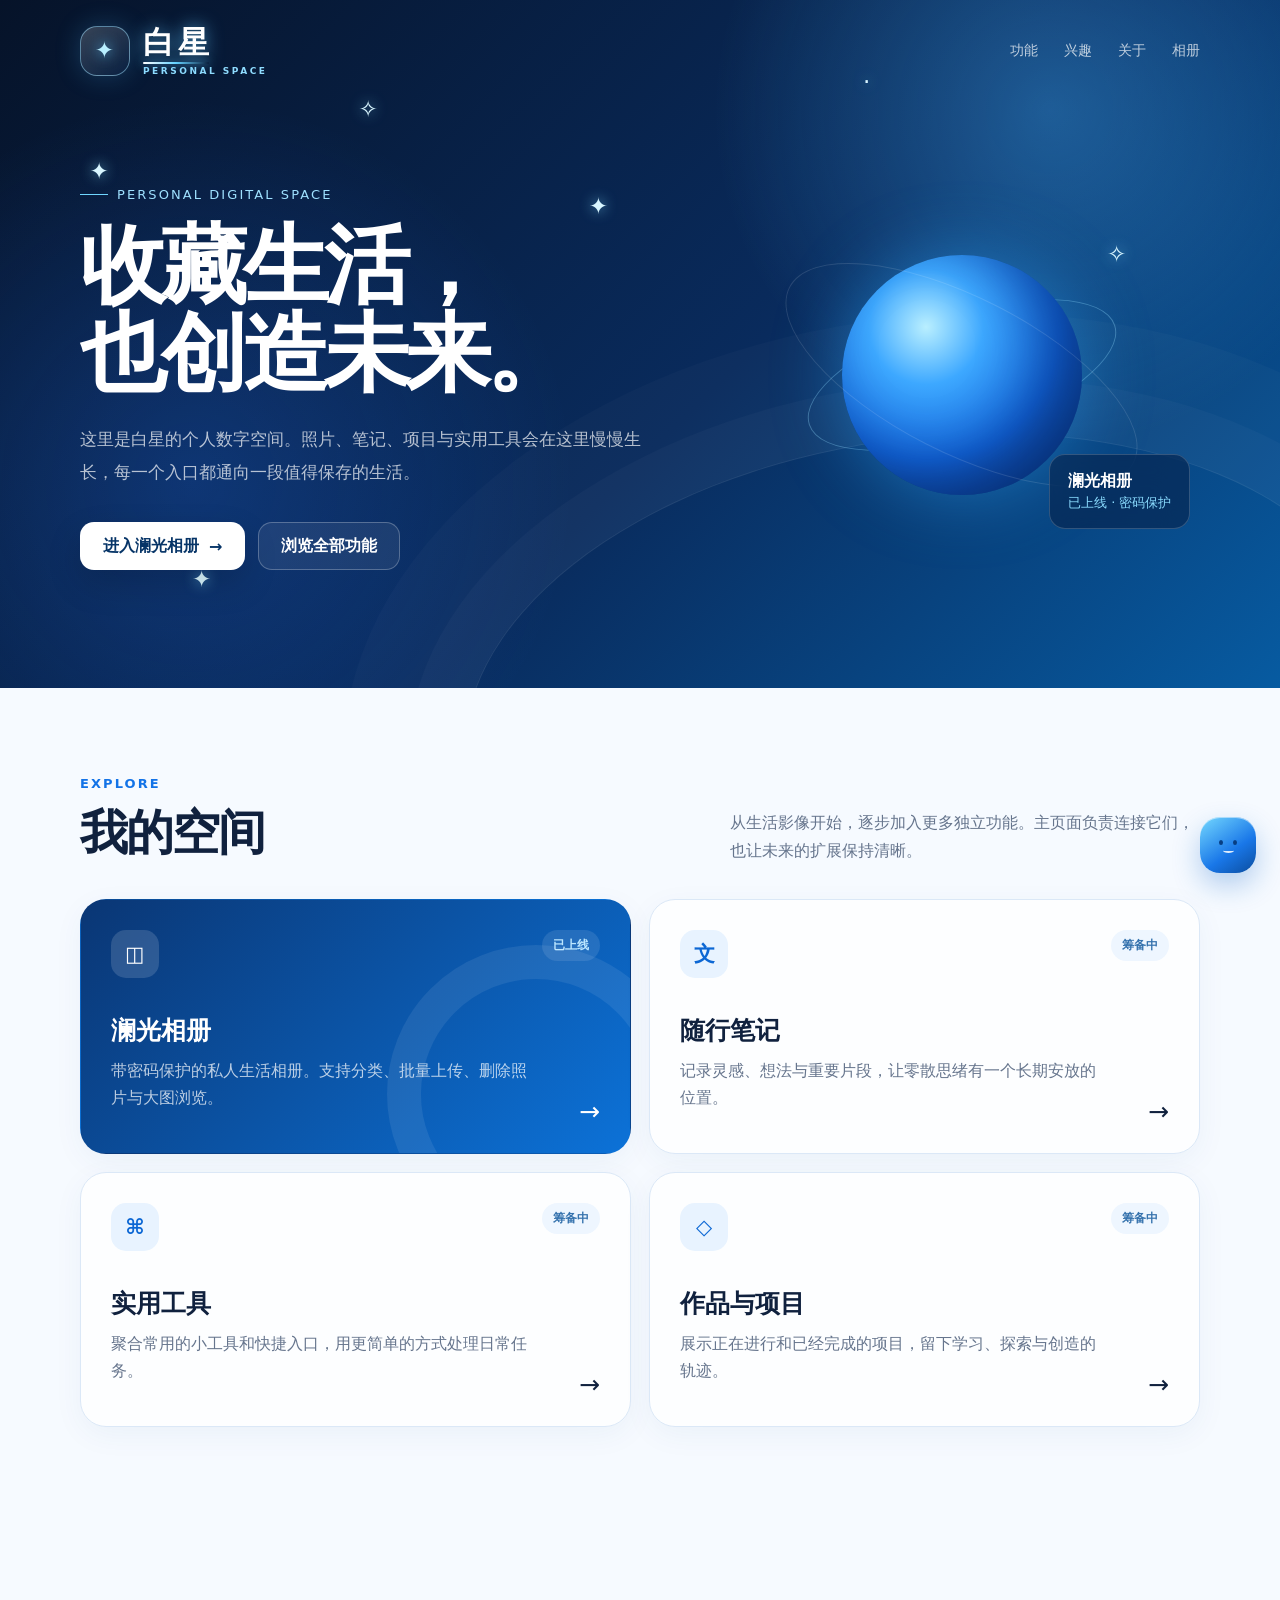
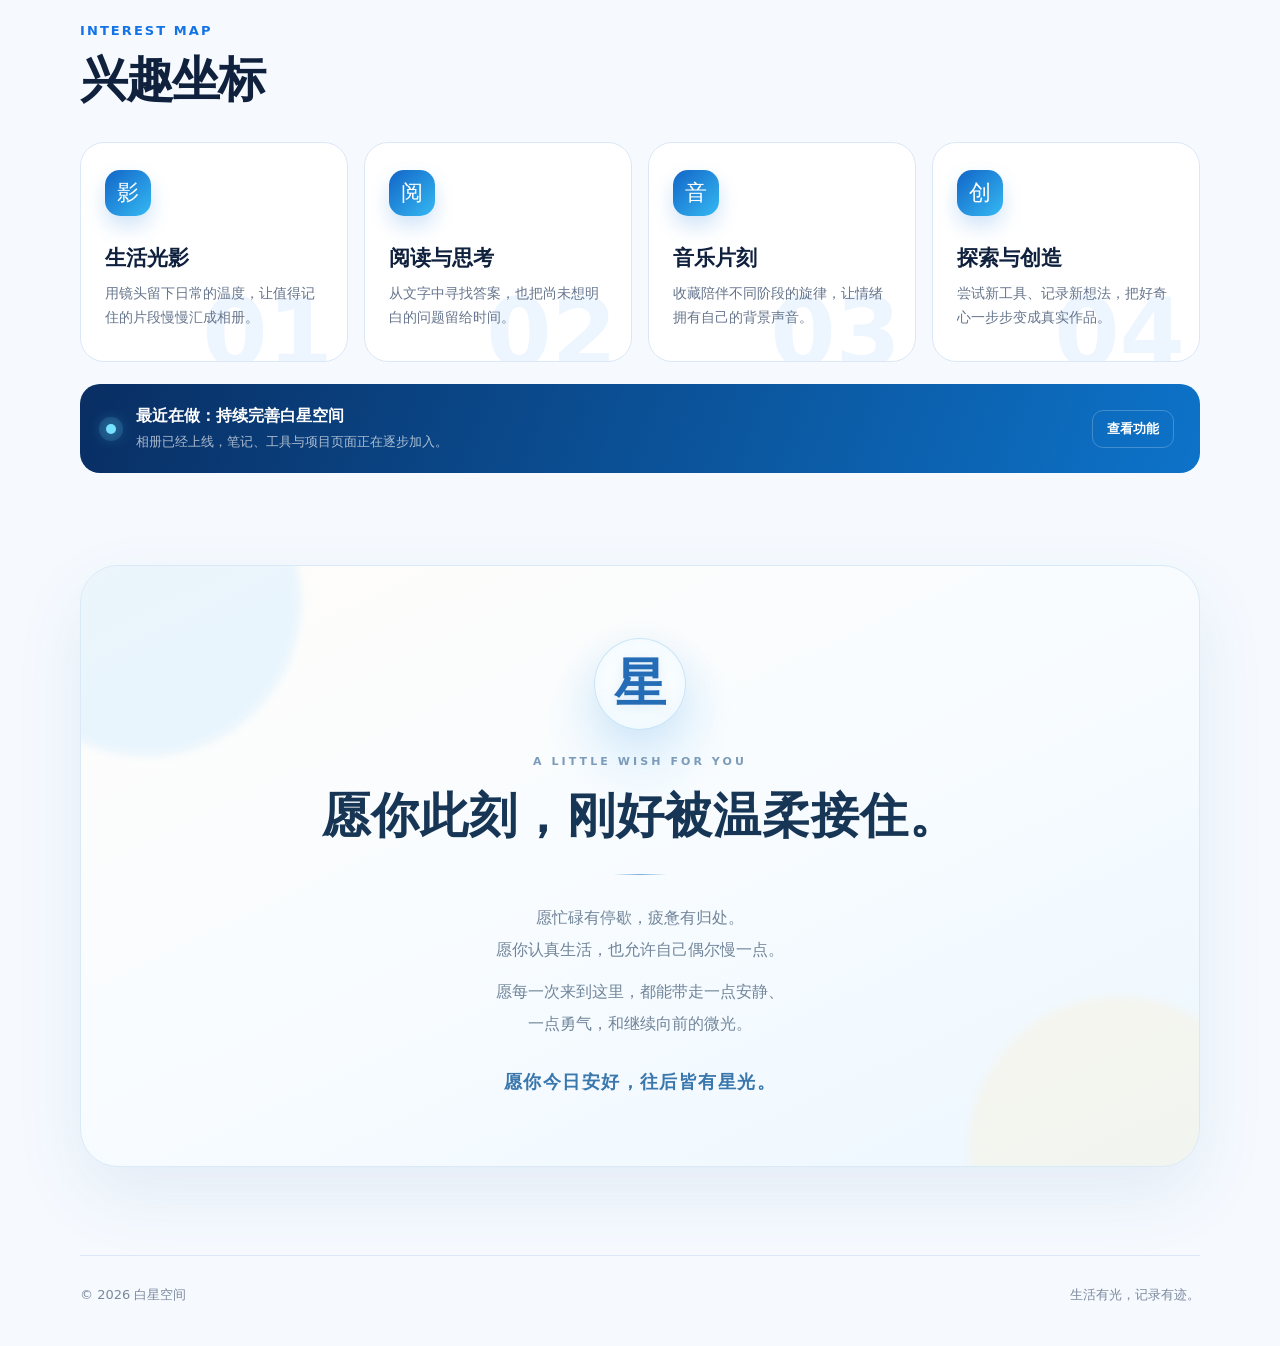
==== commit 0f6a206c: "Redesign final section as a calm visitor blessing" ====
--- a/index.html
+++ b/index.html
@@ -4,7 +4,7 @@
 <meta charset="utf-8"><meta name="viewport" content="width=device-width,initial-scale=1"><meta name="theme-color" content="#07182f">
 <title>白星空间 · 个人数字主页</title><meta name="description" content="白星的个人数字空间：相册、笔记、工具与项目。">
 <style>
-:root{--navy:#07162f;--blue:#1477ff;--cyan:#70d7ff;--ink:#10213e;--muted:#66758d;--line:#dbe8f7;--paper:#f6faff;--white:#fff;--shadow:0 22px 60px rgba(11,53,105,.13)}*{box-sizing:border-box}html{scroll-behavior:smooth}body{margin:0;color:var(--ink);background:var(--paper);font-family:"Microsoft YaHei UI","PingFang SC",system-ui,sans-serif;-webkit-font-smoothing:antialiased}a{color:inherit;text-decoration:none}.hero{position:relative;min-height:72vh;overflow:hidden;color:#fff;background:radial-gradient(circle at 82% 16%,rgba(71,182,255,.34),transparent 28%),radial-gradient(circle at 15% 70%,rgba(36,118,255,.24),transparent 32%),linear-gradient(135deg,#061329 0%,#092b5d 56%,#075ba1 100%)}.hero:after{content:"";position:absolute;inset:auto -8% -42% 36%;height:78%;transform:rotate(-8deg);border:1px solid rgba(255,255,255,.1);border-radius:50%;box-shadow:0 0 0 55px rgba(255,255,255,.025),0 0 0 120px rgba(255,255,255,.018)}.nav,.hero-inner,.section,.footer{width:min(1120px,calc(100% - 40px));margin:auto}.nav{position:relative;z-index:2;display:flex;align-items:center;justify-content:space-between;padding:26px 0}.brand{position:relative;display:grid;grid-template-columns:auto auto;grid-template-rows:auto auto;align-items:center;column-gap:13px;line-height:1}.mark{grid-row:1/3;position:relative;display:grid;place-items:center;width:50px;height:50px;border:1px solid rgba(159,225,255,.5);border-radius:17px;background:linear-gradient(145deg,rgba(255,255,255,.2),rgba(49,153,255,.08));box-shadow:0 0 26px rgba(81,189,255,.22);backdrop-filter:blur(12px)}.mark:before{content:"✦";color:#b9efff;font-size:23px;text-shadow:0 0 14px #5fc8ff}.brand-name{position:relative;display:inline-block;width:max-content;color:#fff;font-family:KaiTi,"STKaiti","Microsoft YaHei UI",serif;font-size:31px;font-weight:900;letter-spacing:.12em;text-shadow:0 0 17px rgba(95,200,255,.7),0 2px 0 rgba(0,0,0,.12)}.brand-name:after{content:"";position:absolute;right:.12em;bottom:-6px;left:0;height:2px;border-radius:99px;background:linear-gradient(90deg,#fff,#63d1ff,transparent);box-shadow:0 0 10px #5fc8ff}.brand-sub{align-self:end;margin-top:8px;color:#8fdcff;font-size:9px;font-weight:800;letter-spacing:.28em;text-transform:uppercase}.nav-links{display:flex;gap:26px;color:rgba(255,255,255,.72);font-size:14px}.nav-links a:hover{color:#fff}.hero-inner{position:relative;z-index:1;display:grid;grid-template-columns:1.1fr .9fr;align-items:center;gap:60px;padding:78px 0 118px}.eyebrow{display:inline-flex;align-items:center;gap:9px;margin-bottom:20px;color:#9fe1ff;font-size:13px;letter-spacing:.16em;text-transform:uppercase}.eyebrow:before{content:"";width:28px;height:1px;background:#70d7ff}h1{max-width:670px;margin:0;font-size:clamp(48px,7vw,86px);line-height:1.02;letter-spacing:-.055em}.hero p{max-width:570px;margin:26px 0 34px;color:rgba(255,255,255,.7);font-size:17px;line-height:1.9}.actions{display:flex;flex-wrap:wrap;gap:13px}.button{display:inline-flex;align-items:center;justify-content:center;gap:10px;min-height:48px;padding:0 22px;border:1px solid transparent;border-radius:14px;font-weight:700;transition:.22s ease}.button.primary{color:#063467;background:#fff;box-shadow:0 14px 34px rgba(0,0,0,.16)}.button.ghost{color:#fff;border-color:rgba(255,255,255,.25);background:rgba(255,255,255,.07)}.button:hover{transform:translateY(-2px)}.orbit{position:relative;display:grid;place-items:center;min-height:320px}.orb{position:absolute;width:240px;height:240px;border-radius:50%;background:radial-gradient(circle at 35% 30%,#b9efff 0,#3da8ff 25%,#1267df 58%,#082e6e 100%);box-shadow:0 0 70px rgba(48,169,255,.46),inset -35px -26px 60px rgba(0,17,65,.4)}.orbit:before,.orbit:after{content:"";position:absolute;width:320px;height:118px;border:1px solid rgba(157,226,255,.34);border-radius:50%;transform:rotate(-18deg)}.orbit:after{width:385px;height:154px;transform:rotate(27deg);border-color:rgba(255,255,255,.12)}.orb-label{position:absolute;z-index:2;right:2%;bottom:2%;padding:14px 18px;border:1px solid rgba(255,255,255,.18);border-radius:16px;background:rgba(6,31,70,.56);backdrop-filter:blur(16px);font-size:13px;line-height:1.55}.orb-label strong{display:block;color:#fff;font-size:16px}.orb-label span{color:#8bdcff}.section{padding:88px 0}.section-head{display:flex;align-items:end;justify-content:space-between;gap:30px;margin-bottom:34px}.kicker{margin:0 0 10px;color:#1373e7;font-size:13px;font-weight:800;letter-spacing:.16em;text-transform:uppercase}h2{margin:0;font-size:clamp(32px,4vw,48px);letter-spacing:-.04em}.section-head>p{max-width:470px;margin:0;color:var(--muted);line-height:1.75}.grid{display:grid;grid-template-columns:repeat(2,minmax(0,1fr));gap:18px}.card{position:relative;min-height:255px;overflow:hidden;padding:30px;border:1px solid var(--line);border-radius:26px;background:rgba(255,255,255,.84);box-shadow:0 8px 30px rgba(24,74,132,.05);transition:.25s ease}.card:hover{transform:translateY(-5px);border-color:#b7d8ff;box-shadow:var(--shadow)}.card.featured{color:#fff;border-color:transparent;background:linear-gradient(135deg,#0a3674,#0c72d8)}.card.featured:after{content:"";position:absolute;right:-55px;bottom:-90px;width:230px;height:230px;border:34px solid rgba(255,255,255,.08);border-radius:50%}.icon{display:grid;place-items:center;width:48px;height:48px;margin-bottom:36px;border-radius:15px;color:#0c67d4;background:#e8f3ff;font-size:21px;font-weight:800}.featured .icon{color:#fff;background:rgba(255,255,255,.14)}.card h3{margin:0 0 10px;font-size:25px}.card p{max-width:430px;margin:0;color:var(--muted);line-height:1.7}.featured p{color:rgba(255,255,255,.72)}.status{position:absolute;top:30px;right:30px;padding:7px 11px;border-radius:999px;color:#3673ae;background:#eef6ff;font-size:12px;font-weight:700}.featured .status{color:#bce7ff;background:rgba(255,255,255,.1)}.arrow{position:absolute;right:30px;bottom:27px;font-size:25px;transition:.2s}.card:hover .arrow{transform:translateX(4px)}.story{padding-top:22px}.profile-panel{display:grid;grid-template-columns:230px 1fr;gap:46px;align-items:center;padding:42px;border:1px solid #cfe2f8;border-radius:30px;background:linear-gradient(135deg,rgba(255,255,255,.96),rgba(232,244,255,.78));box-shadow:var(--shadow)}.profile-seal{position:relative;display:grid;place-items:center;aspect-ratio:1;border-radius:50%;color:#fff;background:radial-gradient(circle at 35% 28%,#bdefff,#278ff0 37%,#0a4c9e 72%);box-shadow:0 0 0 12px rgba(27,127,230,.08),0 22px 45px rgba(16,93,174,.22);font-family:KaiTi,serif;font-size:70px;font-weight:900}.profile-seal:after{content:"✦";position:absolute;right:18px;top:14px;color:#fff7b2;font-size:25px;text-shadow:0 0 14px #fff}.profile-copy h2{margin-bottom:18px}.profile-copy p{margin:8px 0;color:var(--muted);font-size:16px;line-height:1.9}.signature{display:inline-block;margin-top:14px;color:#0c67d4;font-family:KaiTi,serif;font-size:25px;font-weight:800}.interest-head{margin:86px 0 30px}.interest-map{display:grid;grid-template-columns:repeat(4,1fr);gap:16px}.interest{position:relative;min-height:220px;padding:27px 24px;border:1px solid var(--line);border-radius:24px;background:#fff;overflow:hidden;transition:.24s ease}.interest:after{content:attr(data-index);position:absolute;right:14px;bottom:-20px;color:#edf5ff;font-size:94px;font-weight:900;line-height:1}.interest:hover{transform:translateY(-5px);border-color:#a9d3ff;box-shadow:0 18px 38px rgba(22,92,168,.1)}.interest-icon{display:grid;place-items:center;width:46px;height:46px;margin-bottom:28px;border-radius:15px;color:#fff;background:linear-gradient(135deg,#1265c7,#35b9f3);font-size:22px;box-shadow:0 10px 20px rgba(23,120,219,.2)}.interest h3{position:relative;z-index:1;margin:0 0 10px;font-size:21px}.interest p{position:relative;z-index:1;margin:0;color:var(--muted);font-size:14px;line-height:1.7}.now-strip{display:grid;grid-template-columns:auto 1fr auto;gap:20px;align-items:center;margin-top:22px;padding:22px 26px;border-radius:20px;color:#fff;background:linear-gradient(110deg,#092e63,#0d73c9)}.now-dot{width:10px;height:10px;border-radius:50%;background:#77e2ff;box-shadow:0 0 0 7px rgba(119,226,255,.13),0 0 16px #5bd4ff}.now-strip strong{display:block;margin-bottom:4px}.now-strip span{color:rgba(255,255,255,.66);font-size:13px}.now-strip a{padding:9px 14px;border:1px solid rgba(255,255,255,.22);border-radius:11px;font-size:13px;font-weight:700}.profile-panel{margin-top:86px}.profile-seal span{display:inline-block;font-family:STXingkai,"华文行楷",KaiTi,"STKaiti",serif;font-size:82px;font-weight:800;letter-spacing:-.12em;transform:rotate(-9deg) translateX(-4px);text-shadow:0 4px 0 rgba(2,60,135,.18),0 0 24px rgba(255,255,255,.72)}@media(max-width:900px){.interest-map{grid-template-columns:repeat(2,1fr)}}@media(max-width:650px){.profile-panel{grid-template-columns:1fr;padding:28px}.profile-seal{width:150px}.interest-map{grid-template-columns:1fr}.now-strip{grid-template-columns:auto 1fr}.now-strip a{grid-column:1/3;text-align:center}}.about{display:grid;grid-template-columns:.8fr 1.2fr;gap:60px;align-items:start;padding-top:20px}.about-copy{color:var(--muted);font-size:17px;line-height:1.95}.about-copy p{margin-top:0}.footer{display:flex;justify-content:space-between;gap:20px;padding:30px 0 42px;border-top:1px solid var(--line);color:#7b899d;font-size:13px}.toast{position:fixed;left:50%;bottom:28px;z-index:10;transform:translate(-50%,20px);padding:13px 18px;border-radius:12px;color:#fff;background:#092a58;box-shadow:0 15px 40px rgba(0,26,70,.25);opacity:0;pointer-events:none;transition:.25s}.toast.show{transform:translate(-50%,0);opacity:1}@media(max-width:780px){.nav-links{display:none}.hero-inner{grid-template-columns:1fr;padding:54px 0 92px}.orbit{display:none}.grid{grid-template-columns:1fr}.section-head,.footer{align-items:start;flex-direction:column}.about{grid-template-columns:1fr;gap:25px}.section{padding:68px 0}.card{min-height:240px}}.sparkles{position:absolute;inset:0;z-index:0;pointer-events:none}.spark{position:absolute;color:#d9f6ff;font-size:clamp(13px,1.8vw,24px);filter:drop-shadow(0 0 7px rgba(123,220,255,.85));animation:starFloat var(--d) ease-in-out infinite alternate;animation-delay:var(--delay)}.spark:nth-child(1){left:7%;top:23%;--d:4.2s;--delay:-1s}.spark:nth-child(2){left:28%;top:14%;--d:5.3s;--delay:-2.4s}.spark:nth-child(3){left:46%;top:28%;--d:3.8s;--delay:-.8s}.spark:nth-child(4){right:32%;top:10%;--d:5.8s;--delay:-3s}.spark:nth-child(5){right:12%;top:35%;--d:4.7s;--delay:-1.6s}.spark:nth-child(6){left:15%;bottom:14%;--d:5.1s;--delay:-2s}@keyframes starFloat{from{transform:translateY(0) rotate(-8deg) scale(.82);opacity:.35}to{transform:translateY(-18px) rotate(12deg) scale(1.12);opacity:1}}.orb{animation:orbBreathe 4.8s ease-in-out infinite}@keyframes orbBreathe{0%,100%{transform:scale(1);filter:saturate(1)}50%{transform:scale(1.045);filter:saturate(1.2) brightness(1.08)}}.card .icon,.interest-icon{transition:transform .28s cubic-bezier(.2,.9,.3,1.4)}.card:hover .icon,.interest:hover .interest-icon{transform:rotate(-8deg) scale(1.13)}.friend{position:fixed;right:24px;bottom:24px;z-index:20;display:flex;align-items:center;gap:12px}.friend-bubble{max-width:210px;padding:11px 14px;border:1px solid #cce6ff;border-radius:16px 16px 5px 16px;color:#315475;background:rgba(255,255,255,.94);box-shadow:0 12px 35px rgba(27,88,151,.16);font-size:13px;line-height:1.45;opacity:0;transform:translateX(8px) scale(.94);transition:.25s;pointer-events:none}.friend:hover .friend-bubble,.friend.active .friend-bubble{opacity:1;transform:none}.friend-button{position:relative;display:grid;place-items:center;width:56px;height:56px;border:0;border-radius:20px;color:#fff;background:linear-gradient(145deg,#75d9ff,#1977e8 60%,#0b4d9e);box-shadow:0 12px 28px rgba(16,103,198,.3),inset 0 1px 0 rgba(255,255,255,.5);font-size:27px;cursor:pointer;animation:friendBob 3.2s ease-in-out infinite}.friend-button:before,.friend-button:after{content:"";position:absolute;top:23px;width:4px;height:5px;border-radius:50%;background:#073e83}.friend-button:before{left:19px}.friend-button:after{right:19px}.friend-face{position:absolute;top:31px;width:11px;height:5px;border-bottom:2px solid rgba(255,255,255,.85);border-radius:50%}.friend-button:hover{filter:brightness(1.08)}@keyframes friendBob{0%,100%{transform:translateY(0) rotate(-2deg)}50%{transform:translateY(-7px) rotate(3deg)}}.trail-star{position:fixed;z-index:30;pointer-events:none;color:#70d7ff;font-size:12px;text-shadow:0 0 8px #42b8ff;animation:trailPop .8s ease-out forwards}@keyframes trailPop{0%{transform:translate(-50%,-50%) scale(.3) rotate(0);opacity:1}100%{transform:translate(-50%,-90%) scale(1.35) rotate(80deg);opacity:0}}@media(max-width:650px){.friend{right:14px;bottom:14px}.friend-bubble{display:none}.friend-button{width:50px;height:50px}}@media(prefers-reduced-motion:reduce){*{scroll-behavior:auto!important;transition:none!important}}
+:root{--navy:#07162f;--blue:#1477ff;--cyan:#70d7ff;--ink:#10213e;--muted:#66758d;--line:#dbe8f7;--paper:#f6faff;--white:#fff;--shadow:0 22px 60px rgba(11,53,105,.13)}*{box-sizing:border-box}html{scroll-behavior:smooth}body{margin:0;color:var(--ink);background:var(--paper);font-family:"Microsoft YaHei UI","PingFang SC",system-ui,sans-serif;-webkit-font-smoothing:antialiased}a{color:inherit;text-decoration:none}.hero{position:relative;min-height:72vh;overflow:hidden;color:#fff;background:radial-gradient(circle at 82% 16%,rgba(71,182,255,.34),transparent 28%),radial-gradient(circle at 15% 70%,rgba(36,118,255,.24),transparent 32%),linear-gradient(135deg,#061329 0%,#092b5d 56%,#075ba1 100%)}.hero:after{content:"";position:absolute;inset:auto -8% -42% 36%;height:78%;transform:rotate(-8deg);border:1px solid rgba(255,255,255,.1);border-radius:50%;box-shadow:0 0 0 55px rgba(255,255,255,.025),0 0 0 120px rgba(255,255,255,.018)}.nav,.hero-inner,.section,.footer{width:min(1120px,calc(100% - 40px));margin:auto}.nav{position:relative;z-index:2;display:flex;align-items:center;justify-content:space-between;padding:26px 0}.brand{position:relative;display:grid;grid-template-columns:auto auto;grid-template-rows:auto auto;align-items:center;column-gap:13px;line-height:1}.mark{grid-row:1/3;position:relative;display:grid;place-items:center;width:50px;height:50px;border:1px solid rgba(159,225,255,.5);border-radius:17px;background:linear-gradient(145deg,rgba(255,255,255,.2),rgba(49,153,255,.08));box-shadow:0 0 26px rgba(81,189,255,.22);backdrop-filter:blur(12px)}.mark:before{content:"✦";color:#b9efff;font-size:23px;text-shadow:0 0 14px #5fc8ff}.brand-name{position:relative;display:inline-block;width:max-content;color:#fff;font-family:KaiTi,"STKaiti","Microsoft YaHei UI",serif;font-size:31px;font-weight:900;letter-spacing:.12em;text-shadow:0 0 17px rgba(95,200,255,.7),0 2px 0 rgba(0,0,0,.12)}.brand-name:after{content:"";position:absolute;right:.12em;bottom:-6px;left:0;height:2px;border-radius:99px;background:linear-gradient(90deg,#fff,#63d1ff,transparent);box-shadow:0 0 10px #5fc8ff}.brand-sub{align-self:end;margin-top:8px;color:#8fdcff;font-size:9px;font-weight:800;letter-spacing:.28em;text-transform:uppercase}.nav-links{display:flex;gap:26px;color:rgba(255,255,255,.72);font-size:14px}.nav-links a:hover{color:#fff}.hero-inner{position:relative;z-index:1;display:grid;grid-template-columns:1.1fr .9fr;align-items:center;gap:60px;padding:78px 0 118px}.eyebrow{display:inline-flex;align-items:center;gap:9px;margin-bottom:20px;color:#9fe1ff;font-size:13px;letter-spacing:.16em;text-transform:uppercase}.eyebrow:before{content:"";width:28px;height:1px;background:#70d7ff}h1{max-width:670px;margin:0;font-size:clamp(48px,7vw,86px);line-height:1.02;letter-spacing:-.055em}.hero p{max-width:570px;margin:26px 0 34px;color:rgba(255,255,255,.7);font-size:17px;line-height:1.9}.actions{display:flex;flex-wrap:wrap;gap:13px}.button{display:inline-flex;align-items:center;justify-content:center;gap:10px;min-height:48px;padding:0 22px;border:1px solid transparent;border-radius:14px;font-weight:700;transition:.22s ease}.button.primary{color:#063467;background:#fff;box-shadow:0 14px 34px rgba(0,0,0,.16)}.button.ghost{color:#fff;border-color:rgba(255,255,255,.25);background:rgba(255,255,255,.07)}.button:hover{transform:translateY(-2px)}.orbit{position:relative;display:grid;place-items:center;min-height:320px}.orb{position:absolute;width:240px;height:240px;border-radius:50%;background:radial-gradient(circle at 35% 30%,#b9efff 0,#3da8ff 25%,#1267df 58%,#082e6e 100%);box-shadow:0 0 70px rgba(48,169,255,.46),inset -35px -26px 60px rgba(0,17,65,.4)}.orbit:before,.orbit:after{content:"";position:absolute;width:320px;height:118px;border:1px solid rgba(157,226,255,.34);border-radius:50%;transform:rotate(-18deg)}.orbit:after{width:385px;height:154px;transform:rotate(27deg);border-color:rgba(255,255,255,.12)}.orb-label{position:absolute;z-index:2;right:2%;bottom:2%;padding:14px 18px;border:1px solid rgba(255,255,255,.18);border-radius:16px;background:rgba(6,31,70,.56);backdrop-filter:blur(16px);font-size:13px;line-height:1.55}.orb-label strong{display:block;color:#fff;font-size:16px}.orb-label span{color:#8bdcff}.section{padding:88px 0}.section-head{display:flex;align-items:end;justify-content:space-between;gap:30px;margin-bottom:34px}.kicker{margin:0 0 10px;color:#1373e7;font-size:13px;font-weight:800;letter-spacing:.16em;text-transform:uppercase}h2{margin:0;font-size:clamp(32px,4vw,48px);letter-spacing:-.04em}.section-head>p{max-width:470px;margin:0;color:var(--muted);line-height:1.75}.grid{display:grid;grid-template-columns:repeat(2,minmax(0,1fr));gap:18px}.card{position:relative;min-height:255px;overflow:hidden;padding:30px;border:1px solid var(--line);border-radius:26px;background:rgba(255,255,255,.84);box-shadow:0 8px 30px rgba(24,74,132,.05);transition:.25s ease}.card:hover{transform:translateY(-5px);border-color:#b7d8ff;box-shadow:var(--shadow)}.card.featured{color:#fff;border-color:transparent;background:linear-gradient(135deg,#0a3674,#0c72d8)}.card.featured:after{content:"";position:absolute;right:-55px;bottom:-90px;width:230px;height:230px;border:34px solid rgba(255,255,255,.08);border-radius:50%}.icon{display:grid;place-items:center;width:48px;height:48px;margin-bottom:36px;border-radius:15px;color:#0c67d4;background:#e8f3ff;font-size:21px;font-weight:800}.featured .icon{color:#fff;background:rgba(255,255,255,.14)}.card h3{margin:0 0 10px;font-size:25px}.card p{max-width:430px;margin:0;color:var(--muted);line-height:1.7}.featured p{color:rgba(255,255,255,.72)}.status{position:absolute;top:30px;right:30px;padding:7px 11px;border-radius:999px;color:#3673ae;background:#eef6ff;font-size:12px;font-weight:700}.featured .status{color:#bce7ff;background:rgba(255,255,255,.1)}.arrow{position:absolute;right:30px;bottom:27px;font-size:25px;transition:.2s}.card:hover .arrow{transform:translateX(4px)}.story{padding-top:22px}.profile-panel{display:grid;grid-template-columns:230px 1fr;gap:46px;align-items:center;padding:42px;border:1px solid #cfe2f8;border-radius:30px;background:linear-gradient(135deg,rgba(255,255,255,.96),rgba(232,244,255,.78));box-shadow:var(--shadow)}.profile-seal{position:relative;display:grid;place-items:center;aspect-ratio:1;border-radius:50%;color:#fff;background:radial-gradient(circle at 35% 28%,#bdefff,#278ff0 37%,#0a4c9e 72%);box-shadow:0 0 0 12px rgba(27,127,230,.08),0 22px 45px rgba(16,93,174,.22);font-family:KaiTi,serif;font-size:70px;font-weight:900}.profile-seal:after{content:"✦";position:absolute;right:18px;top:14px;color:#fff7b2;font-size:25px;text-shadow:0 0 14px #fff}.profile-copy h2{margin-bottom:18px}.profile-copy p{margin:8px 0;color:var(--muted);font-size:16px;line-height:1.9}.signature{display:inline-block;margin-top:14px;color:#0c67d4;font-family:KaiTi,serif;font-size:25px;font-weight:800}.interest-head{margin:86px 0 30px}.interest-map{display:grid;grid-template-columns:repeat(4,1fr);gap:16px}.interest{position:relative;min-height:220px;padding:27px 24px;border:1px solid var(--line);border-radius:24px;background:#fff;overflow:hidden;transition:.24s ease}.interest:after{content:attr(data-index);position:absolute;right:14px;bottom:-20px;color:#edf5ff;font-size:94px;font-weight:900;line-height:1}.interest:hover{transform:translateY(-5px);border-color:#a9d3ff;box-shadow:0 18px 38px rgba(22,92,168,.1)}.interest-icon{display:grid;place-items:center;width:46px;height:46px;margin-bottom:28px;border-radius:15px;color:#fff;background:linear-gradient(135deg,#1265c7,#35b9f3);font-size:22px;box-shadow:0 10px 20px rgba(23,120,219,.2)}.interest h3{position:relative;z-index:1;margin:0 0 10px;font-size:21px}.interest p{position:relative;z-index:1;margin:0;color:var(--muted);font-size:14px;line-height:1.7}.now-strip{display:grid;grid-template-columns:auto 1fr auto;gap:20px;align-items:center;margin-top:22px;padding:22px 26px;border-radius:20px;color:#fff;background:linear-gradient(110deg,#092e63,#0d73c9)}.now-dot{width:10px;height:10px;border-radius:50%;background:#77e2ff;box-shadow:0 0 0 7px rgba(119,226,255,.13),0 0 16px #5bd4ff}.now-strip strong{display:block;margin-bottom:4px}.now-strip span{color:rgba(255,255,255,.66);font-size:13px}.now-strip a{padding:9px 14px;border:1px solid rgba(255,255,255,.22);border-radius:11px;font-size:13px;font-weight:700}@media(max-width:900px){.interest-map{grid-template-columns:repeat(2,1fr)}}@media(max-width:650px){.profile-panel{grid-template-columns:1fr;padding:28px}.profile-seal{width:150px}.interest-map{grid-template-columns:1fr}.now-strip{grid-template-columns:auto 1fr}.now-strip a{grid-column:1/3;text-align:center}}.about{display:grid;grid-template-columns:.8fr 1.2fr;gap:60px;align-items:start;padding-top:20px}.about-copy{color:var(--muted);font-size:17px;line-height:1.95}.about-copy p{margin-top:0}.footer{display:flex;justify-content:space-between;gap:20px;padding:30px 0 42px;border-top:1px solid var(--line);color:#7b899d;font-size:13px}.toast{position:fixed;left:50%;bottom:28px;z-index:10;transform:translate(-50%,20px);padding:13px 18px;border-radius:12px;color:#fff;background:#092a58;box-shadow:0 15px 40px rgba(0,26,70,.25);opacity:0;pointer-events:none;transition:.25s}.toast.show{transform:translate(-50%,0);opacity:1}@media(max-width:780px){.nav-links{display:none}.hero-inner{grid-template-columns:1fr;padding:54px 0 92px}.orbit{display:none}.grid{grid-template-columns:1fr}.section-head,.footer{align-items:start;flex-direction:column}.about{grid-template-columns:1fr;gap:25px}.section{padding:68px 0}.card{min-height:240px}}.sparkles{position:absolute;inset:0;z-index:0;pointer-events:none}.spark{position:absolute;color:#d9f6ff;font-size:clamp(13px,1.8vw,24px);filter:drop-shadow(0 0 7px rgba(123,220,255,.85));animation:starFloat var(--d) ease-in-out infinite alternate;animation-delay:var(--delay)}.spark:nth-child(1){left:7%;top:23%;--d:4.2s;--delay:-1s}.spark:nth-child(2){left:28%;top:14%;--d:5.3s;--delay:-2.4s}.spark:nth-child(3){left:46%;top:28%;--d:3.8s;--delay:-.8s}.spark:nth-child(4){right:32%;top:10%;--d:5.8s;--delay:-3s}.spark:nth-child(5){right:12%;top:35%;--d:4.7s;--delay:-1.6s}.spark:nth-child(6){left:15%;bottom:14%;--d:5.1s;--delay:-2s}@keyframes starFloat{from{transform:translateY(0) rotate(-8deg) scale(.82);opacity:.35}to{transform:translateY(-18px) rotate(12deg) scale(1.12);opacity:1}}.orb{animation:orbBreathe 4.8s ease-in-out infinite}@keyframes orbBreathe{0%,100%{transform:scale(1);filter:saturate(1)}50%{transform:scale(1.045);filter:saturate(1.2) brightness(1.08)}}.card .icon,.interest-icon{transition:transform .28s cubic-bezier(.2,.9,.3,1.4)}.card:hover .icon,.interest:hover .interest-icon{transform:rotate(-8deg) scale(1.13)}.healing{position:relative;isolation:isolate;display:flex;min-height:480px;margin-top:92px;padding:72px 28px;overflow:hidden;flex-direction:column;align-items:center;justify-content:center;text-align:center;border:1px solid #d9e9f7;border-radius:38px;background:linear-gradient(155deg,#fffdfa 0%,#f8fcff 48%,#edf7ff 100%);box-shadow:0 28px 70px rgba(31,91,148,.09)}.healing:before,.healing:after{content:"";position:absolute;z-index:-1;border-radius:50%;filter:blur(4px)}.healing:before{top:-120px;left:-90px;width:310px;height:310px;background:rgba(194,231,255,.32)}.healing:after{right:-70px;bottom:-130px;width:300px;height:300px;background:rgba(255,235,196,.28)}.healing-glow{position:absolute;z-index:-1;top:56px;width:190px;height:190px;border-radius:50%;background:radial-gradient(circle,rgba(120,202,255,.18),transparent 70%)}.healing-star{display:grid;place-items:center;width:92px;height:92px;margin-bottom:25px;border:1px solid rgba(119,188,235,.38);border-radius:50%;color:#256cb6;background:rgba(255,255,255,.76);box-shadow:0 14px 38px rgba(56,130,194,.12),inset 0 0 24px rgba(150,218,255,.16);font-family:STXingkai,"华文行楷",KaiTi,serif;font-size:52px;font-weight:700;line-height:1;text-shadow:0 2px 12px rgba(80,153,214,.18)}.healing-kicker{margin:0 0 16px;color:#7c9bb9;font-size:11px;font-weight:800;letter-spacing:.28em}.healing h2{max-width:760px;color:#173554;font-family:STSong,"华文宋体",serif;font-size:clamp(30px,4vw,48px);font-weight:600;letter-spacing:.02em;line-height:1.35}.healing-line{width:54px;height:1px;margin:25px 0 22px;background:linear-gradient(90deg,transparent,#78aed8,transparent)}.healing p:not(.healing-kicker){margin:5px 0;color:#71859a;font-size:16px;line-height:2}.healing strong{margin-top:25px;color:#3977ad;font-family:STSong,"华文宋体",serif;font-size:18px;font-weight:600;letter-spacing:.08em}@media(max-width:650px){.healing{min-height:520px;margin-top:68px;padding:60px 22px;border-radius:28px}.healing p:not(.healing-kicker){font-size:15px}.healing-star{width:80px;height:80px;font-size:46px}}.friend{position:fixed;right:24px;bottom:24px;z-index:20;display:flex;align-items:center;gap:12px}.friend-bubble{max-width:210px;padding:11px 14px;border:1px solid #cce6ff;border-radius:16px 16px 5px 16px;color:#315475;background:rgba(255,255,255,.94);box-shadow:0 12px 35px rgba(27,88,151,.16);font-size:13px;line-height:1.45;opacity:0;transform:translateX(8px) scale(.94);transition:.25s;pointer-events:none}.friend:hover .friend-bubble,.friend.active .friend-bubble{opacity:1;transform:none}.friend-button{position:relative;display:grid;place-items:center;width:56px;height:56px;border:0;border-radius:20px;color:#fff;background:linear-gradient(145deg,#75d9ff,#1977e8 60%,#0b4d9e);box-shadow:0 12px 28px rgba(16,103,198,.3),inset 0 1px 0 rgba(255,255,255,.5);font-size:27px;cursor:pointer;animation:friendBob 3.2s ease-in-out infinite}.friend-button:before,.friend-button:after{content:"";position:absolute;top:23px;width:4px;height:5px;border-radius:50%;background:#073e83}.friend-button:before{left:19px}.friend-button:after{right:19px}.friend-face{position:absolute;top:31px;width:11px;height:5px;border-bottom:2px solid rgba(255,255,255,.85);border-radius:50%}.friend-button:hover{filter:brightness(1.08)}@keyframes friendBob{0%,100%{transform:translateY(0) rotate(-2deg)}50%{transform:translateY(-7px) rotate(3deg)}}.trail-star{position:fixed;z-index:30;pointer-events:none;color:#70d7ff;font-size:12px;text-shadow:0 0 8px #42b8ff;animation:trailPop .8s ease-out forwards}@keyframes trailPop{0%{transform:translate(-50%,-50%) scale(.3) rotate(0);opacity:1}100%{transform:translate(-50%,-90%) scale(1.35) rotate(80deg);opacity:0}}@media(max-width:650px){.friend{right:14px;bottom:14px}.friend-bubble{display:none}.friend-button{width:50px;height:50px}}@media(prefers-reduced-motion:reduce){*{scroll-behavior:auto!important;transition:none!important}}
 </style></head>
 <body><header class="hero"><div class="sparkles" aria-hidden="true"><span class="spark">✦</span><span class="spark">✧</span><span class="spark">✦</span><span class="spark">·</span><span class="spark">✧</span><span class="spark">✦</span></div><nav class="nav" aria-label="主导航"><a class="brand" href="#top" aria-label="白星个人空间"><span class="mark" aria-hidden="true"></span><span class="brand-name">白星</span><span class="brand-sub">PERSONAL SPACE</span></a><div class="nav-links"><a href="#spaces">功能</a><a href="#story">兴趣</a><a href="#about">关于</a><a href="https://album.tuda-baixing.top">相册</a></div></nav><div class="hero-inner" id="top"><div><div class="eyebrow">Personal Digital Space</div><h1>收藏生活，<br>也创造未来。</h1><p>这里是白星的个人数字空间。照片、笔记、项目与实用工具会在这里慢慢生长，每一个入口都通向一段值得保存的生活。</p><div class="actions"><a class="button primary" href="https://album.tuda-baixing.top">进入澜光相册 <span>→</span></a><a class="button ghost" href="#spaces">浏览全部功能</a></div></div><div class="orbit" aria-hidden="true"><div class="orb"></div><div class="orb-label"><strong>澜光相册</strong><span>已上线 · 密码保护</span></div></div></div></header>
-<main><section class="section" id="spaces"><div class="section-head"><div><p class="kicker">Explore</p><h2>我的空间</h2></div><p>从生活影像开始，逐步加入更多独立功能。主页面负责连接它们，也让未来的扩展保持清晰。</p></div><div class="grid"><a class="card featured" href="https://album.tuda-baixing.top"><span class="status">已上线</span><span class="icon">◫</span><h3>澜光相册</h3><p>带密码保护的私人生活相册。支持分类、批量上传、删除照片与大图浏览。</p><span class="arrow">→</span></a><a class="card soon" href="#"><span class="status">筹备中</span><span class="icon">文</span><h3>随行笔记</h3><p>记录灵感、想法与重要片段，让零散思绪有一个长期安放的位置。</p><span class="arrow">→</span></a><a class="card soon" href="#"><span class="status">筹备中</span><span class="icon">⌘</span><h3>实用工具</h3><p>聚合常用的小工具和快捷入口，用更简单的方式处理日常任务。</p><span class="arrow">→</span></a><a class="card soon" href="#"><span class="status">筹备中</span><span class="icon">◇</span><h3>作品与项目</h3><p>展示正在进行和已经完成的项目，留下学习、探索与创造的轨迹。</p><span class="arrow">→</span></a></div></section><section class="section story" id="story"><div class="interest-head"><p class="kicker">Interest Map</p><h2>兴趣坐标</h2></div><div class="interest-map"><article class="interest" data-index="01"><span class="interest-icon">影</span><h3>生活光影</h3><p>用镜头留下日常的温度，让值得记住的片段慢慢汇成相册。</p></article><article class="interest" data-index="02"><span class="interest-icon">阅</span><h3>阅读与思考</h3><p>从文字中寻找答案，也把尚未想明白的问题留给时间。</p></article><article class="interest" data-index="03"><span class="interest-icon">音</span><h3>音乐片刻</h3><p>收藏陪伴不同阶段的旋律，让情绪拥有自己的背景声音。</p></article><article class="interest" data-index="04"><span class="interest-icon">创</span><h3>探索与创造</h3><p>尝试新工具、记录新想法，把好奇心一步步变成真实作品。</p></article></div><div class="now-strip"><span class="now-dot" aria-hidden="true"></span><div><strong>最近在做：持续完善白星空间</strong><span>相册已经上线，笔记、工具与项目页面正在逐步加入。</span></div><a href="#spaces">查看功能</a></div><div class="profile-panel" id="about"><div class="profile-seal" aria-hidden="true"><span>星</span></div><div class="profile-copy"><p class="kicker">Meet Baixing</p><h2>你好，我是白星。</h2><p>欢迎来到我的小天地。这里收藏生活里的光影，也整理那些突然出现的灵感与认真完成的作品。</p><p>比起把网页做成冰冷的功能清单，我更希望它像一间有光的房间：能保存记忆，也能让每一次新的探索找到入口。</p><span class="signature">愿生活有光，记录有迹。</span></div></div></section></main><footer class="footer"><span>© 2026 白星空间</span><span>生活有光，记录有迹。</span></footer><div class="friend" id="starFriend"><span class="friend-bubble" id="friendBubble">今天也要收集一点小小的光呀 ✦</span><button class="friend-button" id="friendButton" type="button" aria-label="和小星星互动"><span class="friend-face" aria-hidden="true"></span></button></div><div class="toast" role="status">这个功能正在筹备中</div><script>const toast=document.querySelector('.toast');let timer;document.querySelectorAll('.soon').forEach(card=>card.addEventListener('click',e=>{e.preventDefault();toast.classList.add('show');clearTimeout(timer);timer=setTimeout(()=>toast.classList.remove('show'),1800)}));const friend=document.getElementById('starFriend'),bubble=document.getElementById('friendBubble'),friendButton=document.getElementById('friendButton');const wishes=['今天也要收集一点小小的光呀 ✦','慢慢来，好的事情正在发生。','别忘了把今天的快乐存进相册～','欢迎回来，白星空间一直亮着灯。'];let wishIndex=0;friendButton.addEventListener('click',()=>{wishIndex=(wishIndex+1)%wishes.length;bubble.textContent=wishes[wishIndex];friend.classList.add('active');setTimeout(()=>friend.classList.remove('active'),2600)});const reduceMotion=matchMedia('(prefers-reduced-motion: reduce)').matches;let lastStar=0;if(!reduceMotion)document.addEventListener('pointermove',e=>{const now=Date.now();if(now-lastStar<85)return;lastStar=now;const star=document.createElement('span');star.className='trail-star';star.textContent=Math.random()>.5?'✦':'·';star.style.left=e.clientX+'px';star.style.top=e.clientY+'px';document.body.appendChild(star);setTimeout(()=>star.remove(),850)});</script></body></html>
+<main><section class="section" id="spaces"><div class="section-head"><div><p class="kicker">Explore</p><h2>我的空间</h2></div><p>从生活影像开始，逐步加入更多独立功能。主页面负责连接它们，也让未来的扩展保持清晰。</p></div><div class="grid"><a class="card featured" href="https://album.tuda-baixing.top"><span class="status">已上线</span><span class="icon">◫</span><h3>澜光相册</h3><p>带密码保护的私人生活相册。支持分类、批量上传、删除照片与大图浏览。</p><span class="arrow">→</span></a><a class="card soon" href="#"><span class="status">筹备中</span><span class="icon">文</span><h3>随行笔记</h3><p>记录灵感、想法与重要片段，让零散思绪有一个长期安放的位置。</p><span class="arrow">→</span></a><a class="card soon" href="#"><span class="status">筹备中</span><span class="icon">⌘</span><h3>实用工具</h3><p>聚合常用的小工具和快捷入口，用更简单的方式处理日常任务。</p><span class="arrow">→</span></a><a class="card soon" href="#"><span class="status">筹备中</span><span class="icon">◇</span><h3>作品与项目</h3><p>展示正在进行和已经完成的项目，留下学习、探索与创造的轨迹。</p><span class="arrow">→</span></a></div></section><section class="section story" id="story"><div class="interest-head"><p class="kicker">Interest Map</p><h2>兴趣坐标</h2></div><div class="interest-map"><article class="interest" data-index="01"><span class="interest-icon">影</span><h3>生活光影</h3><p>用镜头留下日常的温度，让值得记住的片段慢慢汇成相册。</p></article><article class="interest" data-index="02"><span class="interest-icon">阅</span><h3>阅读与思考</h3><p>从文字中寻找答案，也把尚未想明白的问题留给时间。</p></article><article class="interest" data-index="03"><span class="interest-icon">音</span><h3>音乐片刻</h3><p>收藏陪伴不同阶段的旋律，让情绪拥有自己的背景声音。</p></article><article class="interest" data-index="04"><span class="interest-icon">创</span><h3>探索与创造</h3><p>尝试新工具、记录新想法，把好奇心一步步变成真实作品。</p></article></div><div class="now-strip"><span class="now-dot" aria-hidden="true"></span><div><strong>最近在做：持续完善白星空间</strong><span>相册已经上线，笔记、工具与项目页面正在逐步加入。</span></div><a href="#spaces">查看功能</a></div><section class="healing" id="about"><div class="healing-glow" aria-hidden="true"></div><div class="healing-star" aria-hidden="true">星</div><p class="healing-kicker">A LITTLE WISH FOR YOU</p><h2>愿你此刻，刚好被温柔接住。</h2><div class="healing-line" aria-hidden="true"></div><p>愿忙碌有停歇，疲惫有归处。<br>愿你认真生活，也允许自己偶尔慢一点。</p><p>愿每一次来到这里，都能带走一点安静、<br>一点勇气，和继续向前的微光。</p><strong>愿你今日安好，往后皆有星光。</strong></section></section></main><footer class="footer"><span>© 2026 白星空间</span><span>生活有光，记录有迹。</span></footer><div class="friend" id="starFriend"><span class="friend-bubble" id="friendBubble">今天也要收集一点小小的光呀 ✦</span><button class="friend-button" id="friendButton" type="button" aria-label="和小星星互动"><span class="friend-face" aria-hidden="true"></span></button></div><div class="toast" role="status">这个功能正在筹备中</div><script>const toast=document.querySelector('.toast');let timer;document.querySelectorAll('.soon').forEach(card=>card.addEventListener('click',e=>{e.preventDefault();toast.classList.add('show');clearTimeout(timer);timer=setTimeout(()=>toast.classList.remove('show'),1800)}));const friend=document.getElementById('starFriend'),bubble=document.getElementById('friendBubble'),friendButton=document.getElementById('friendButton');const wishes=['今天也要收集一点小小的光呀 ✦','慢慢来，好的事情正在发生。','别忘了把今天的快乐存进相册～','欢迎回来，白星空间一直亮着灯。'];let wishIndex=0;friendButton.addEventListener('click',()=>{wishIndex=(wishIndex+1)%wishes.length;bubble.textContent=wishes[wishIndex];friend.classList.add('active');setTimeout(()=>friend.classList.remove('active'),2600)});const reduceMotion=matchMedia('(prefers-reduced-motion: reduce)').matches;let lastStar=0;if(!reduceMotion)document.addEventListener('pointermove',e=>{const now=Date.now();if(now-lastStar<85)return;lastStar=now;const star=document.createElement('span');star.className='trail-star';star.textContent=Math.random()>.5?'✦':'·';star.style.left=e.clientX+'px';star.style.top=e.clientY+'px';document.body.appendChild(star);setTimeout(()=>star.remove(),850)});</script></body></html>
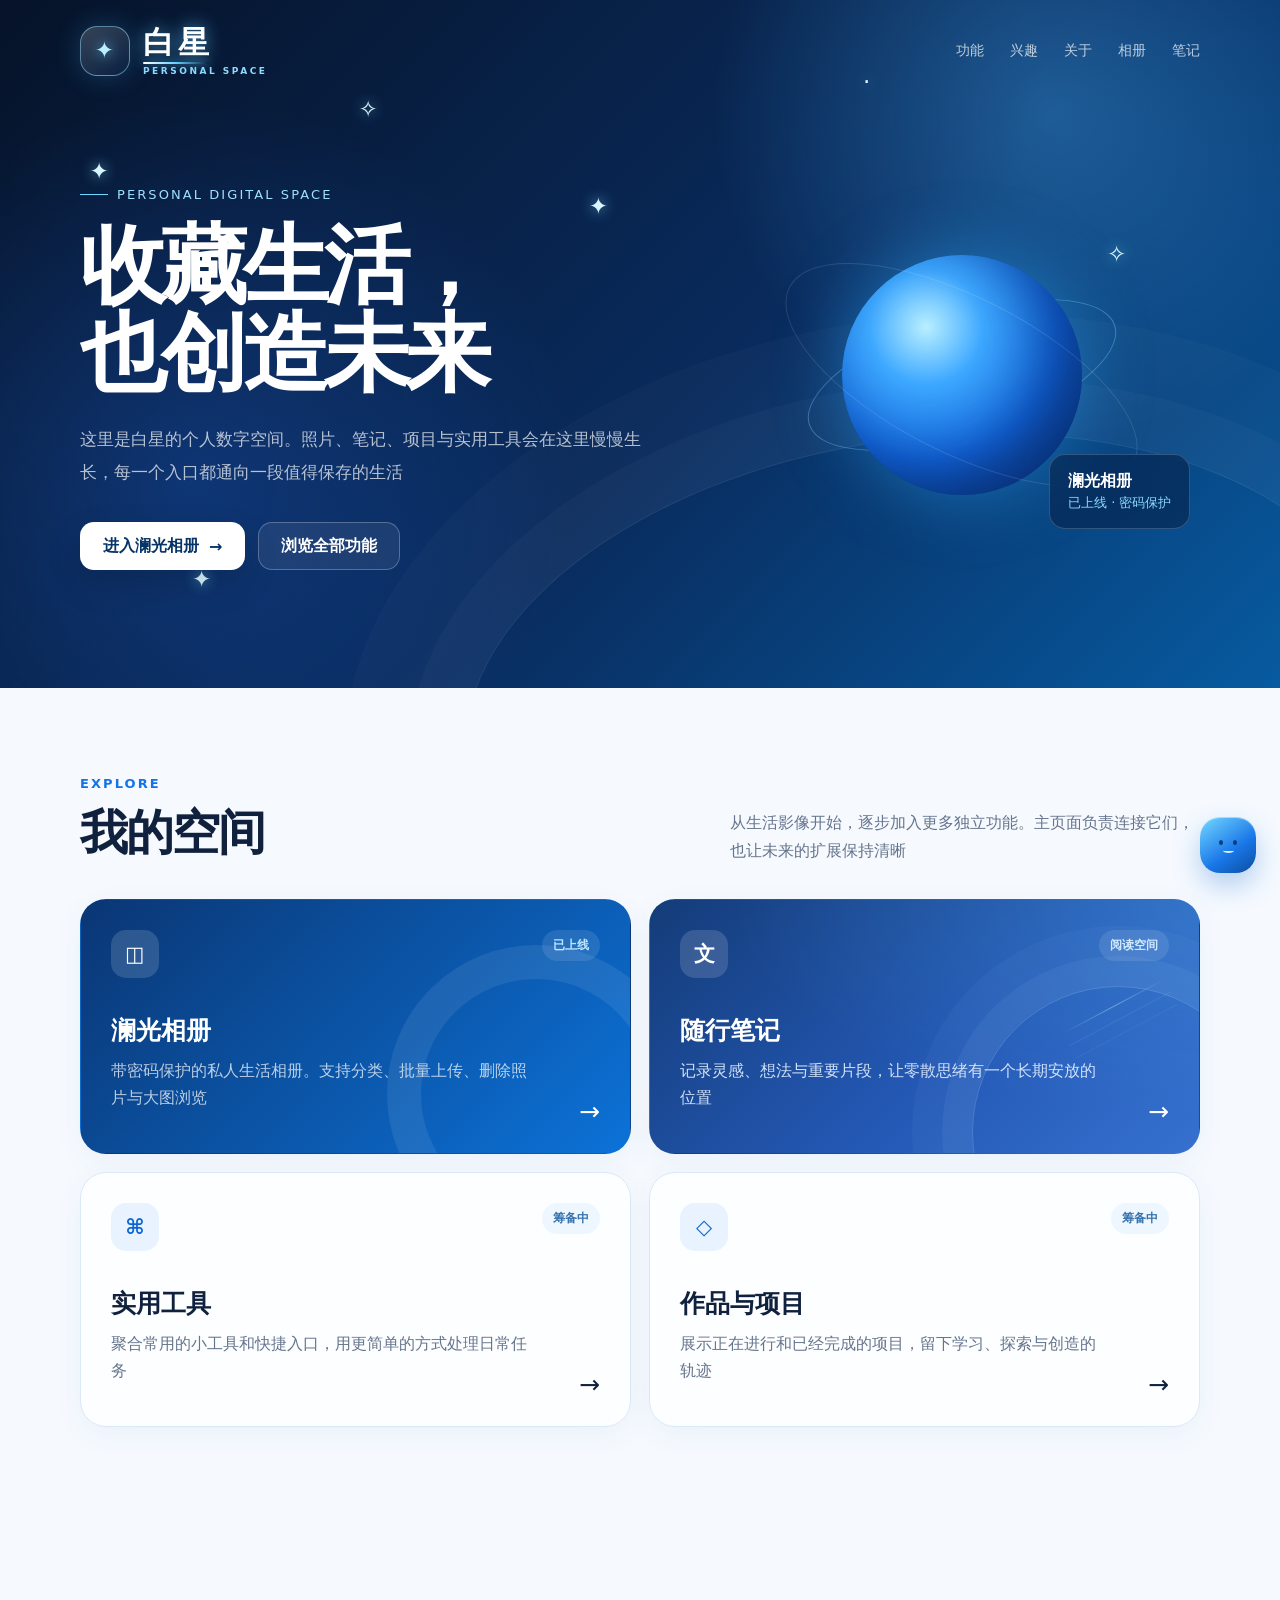
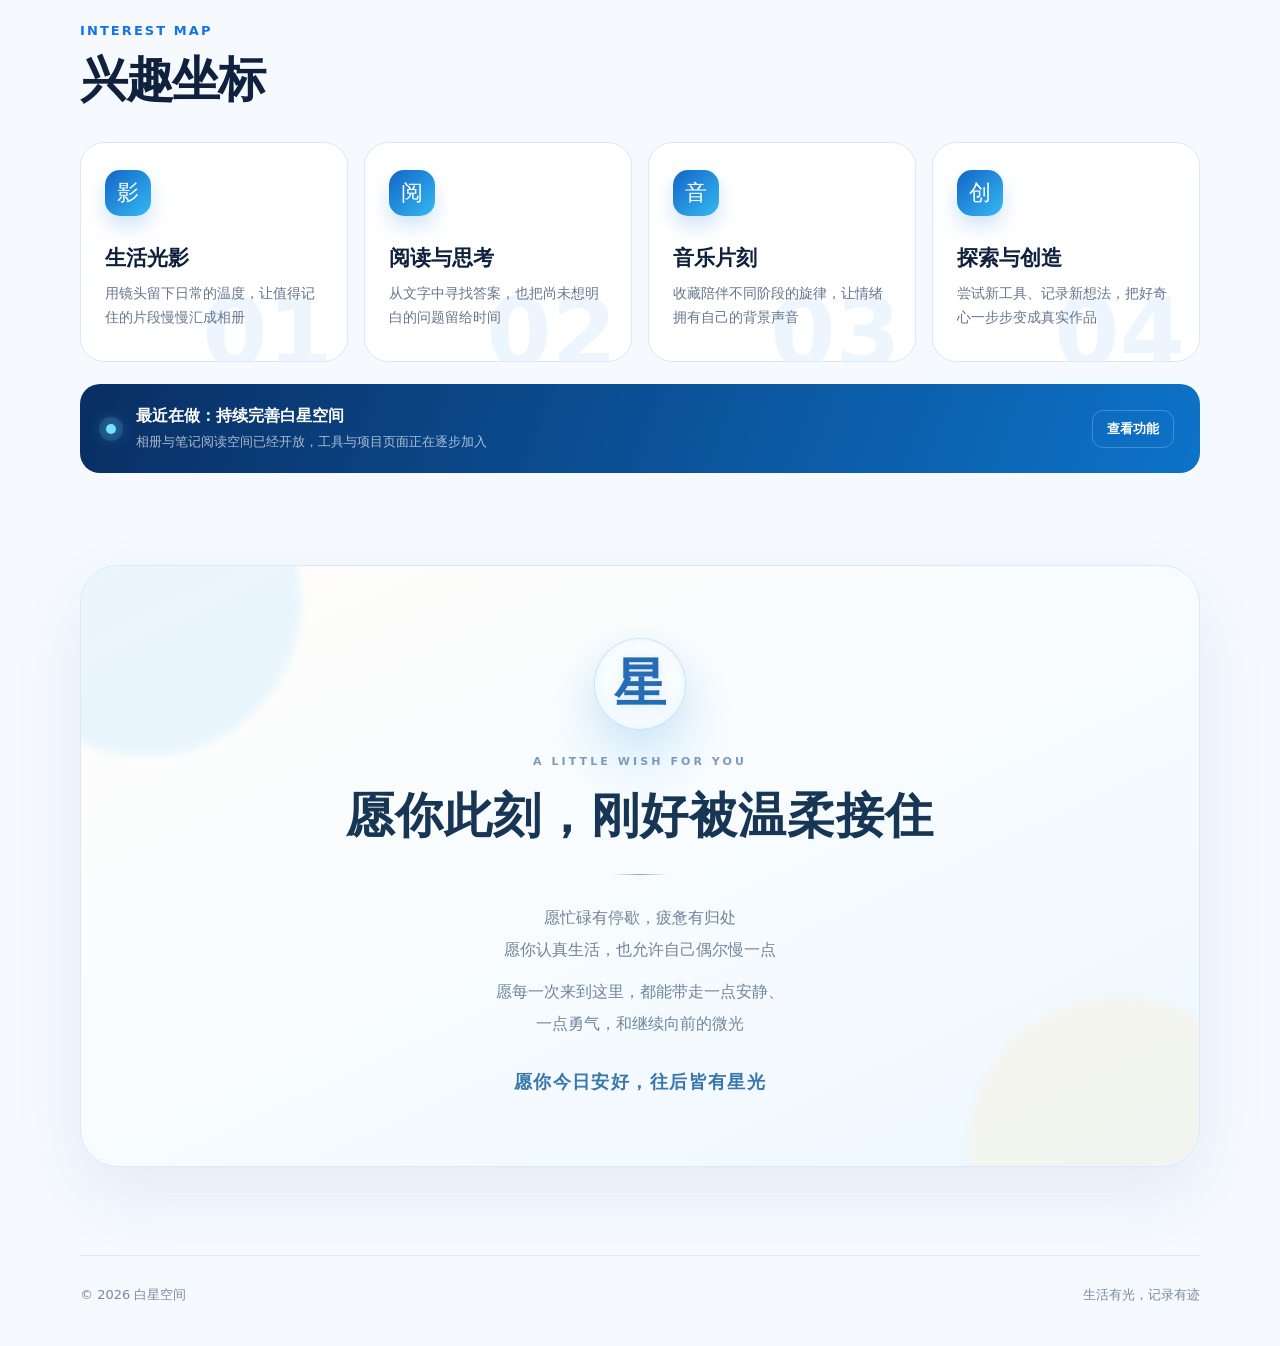
==== commit 678414e7: "Add files via upload" ====
--- a/index.html
+++ b/index.html
@@ -1,10 +1,13 @@
-<!doctype html>
-<html lang="zh-CN">
-<head>
-<meta charset="utf-8"><meta name="viewport" content="width=device-width,initial-scale=1"><meta name="theme-color" content="#07182f">
-<title>白星空间 · 个人数字主页</title><meta name="description" content="白星的个人数字空间：相册、笔记、工具与项目。">
-<style>
-:root{--navy:#07162f;--blue:#1477ff;--cyan:#70d7ff;--ink:#10213e;--muted:#66758d;--line:#dbe8f7;--paper:#f6faff;--white:#fff;--shadow:0 22px 60px rgba(11,53,105,.13)}*{box-sizing:border-box}html{scroll-behavior:smooth}body{margin:0;color:var(--ink);background:var(--paper);font-family:"Microsoft YaHei UI","PingFang SC",system-ui,sans-serif;-webkit-font-smoothing:antialiased}a{color:inherit;text-decoration:none}.hero{position:relative;min-height:72vh;overflow:hidden;color:#fff;background:radial-gradient(circle at 82% 16%,rgba(71,182,255,.34),transparent 28%),radial-gradient(circle at 15% 70%,rgba(36,118,255,.24),transparent 32%),linear-gradient(135deg,#061329 0%,#092b5d 56%,#075ba1 100%)}.hero:after{content:"";position:absolute;inset:auto -8% -42% 36%;height:78%;transform:rotate(-8deg);border:1px solid rgba(255,255,255,.1);border-radius:50%;box-shadow:0 0 0 55px rgba(255,255,255,.025),0 0 0 120px rgba(255,255,255,.018)}.nav,.hero-inner,.section,.footer{width:min(1120px,calc(100% - 40px));margin:auto}.nav{position:relative;z-index:2;display:flex;align-items:center;justify-content:space-between;padding:26px 0}.brand{position:relative;display:grid;grid-template-columns:auto auto;grid-template-rows:auto auto;align-items:center;column-gap:13px;line-height:1}.mark{grid-row:1/3;position:relative;display:grid;place-items:center;width:50px;height:50px;border:1px solid rgba(159,225,255,.5);border-radius:17px;background:linear-gradient(145deg,rgba(255,255,255,.2),rgba(49,153,255,.08));box-shadow:0 0 26px rgba(81,189,255,.22);backdrop-filter:blur(12px)}.mark:before{content:"✦";color:#b9efff;font-size:23px;text-shadow:0 0 14px #5fc8ff}.brand-name{position:relative;display:inline-block;width:max-content;color:#fff;font-family:KaiTi,"STKaiti","Microsoft YaHei UI",serif;font-size:31px;font-weight:900;letter-spacing:.12em;text-shadow:0 0 17px rgba(95,200,255,.7),0 2px 0 rgba(0,0,0,.12)}.brand-name:after{content:"";position:absolute;right:.12em;bottom:-6px;left:0;height:2px;border-radius:99px;background:linear-gradient(90deg,#fff,#63d1ff,transparent);box-shadow:0 0 10px #5fc8ff}.brand-sub{align-self:end;margin-top:8px;color:#8fdcff;font-size:9px;font-weight:800;letter-spacing:.28em;text-transform:uppercase}.nav-links{display:flex;gap:26px;color:rgba(255,255,255,.72);font-size:14px}.nav-links a:hover{color:#fff}.hero-inner{position:relative;z-index:1;display:grid;grid-template-columns:1.1fr .9fr;align-items:center;gap:60px;padding:78px 0 118px}.eyebrow{display:inline-flex;align-items:center;gap:9px;margin-bottom:20px;color:#9fe1ff;font-size:13px;letter-spacing:.16em;text-transform:uppercase}.eyebrow:before{content:"";width:28px;height:1px;background:#70d7ff}h1{max-width:670px;margin:0;font-size:clamp(48px,7vw,86px);line-height:1.02;letter-spacing:-.055em}.hero p{max-width:570px;margin:26px 0 34px;color:rgba(255,255,255,.7);font-size:17px;line-height:1.9}.actions{display:flex;flex-wrap:wrap;gap:13px}.button{display:inline-flex;align-items:center;justify-content:center;gap:10px;min-height:48px;padding:0 22px;border:1px solid transparent;border-radius:14px;font-weight:700;transition:.22s ease}.button.primary{color:#063467;background:#fff;box-shadow:0 14px 34px rgba(0,0,0,.16)}.button.ghost{color:#fff;border-color:rgba(255,255,255,.25);background:rgba(255,255,255,.07)}.button:hover{transform:translateY(-2px)}.orbit{position:relative;display:grid;place-items:center;min-height:320px}.orb{position:absolute;width:240px;height:240px;border-radius:50%;background:radial-gradient(circle at 35% 30%,#b9efff 0,#3da8ff 25%,#1267df 58%,#082e6e 100%);box-shadow:0 0 70px rgba(48,169,255,.46),inset -35px -26px 60px rgba(0,17,65,.4)}.orbit:before,.orbit:after{content:"";position:absolute;width:320px;height:118px;border:1px solid rgba(157,226,255,.34);border-radius:50%;transform:rotate(-18deg)}.orbit:after{width:385px;height:154px;transform:rotate(27deg);border-color:rgba(255,255,255,.12)}.orb-label{position:absolute;z-index:2;right:2%;bottom:2%;padding:14px 18px;border:1px solid rgba(255,255,255,.18);border-radius:16px;background:rgba(6,31,70,.56);backdrop-filter:blur(16px);font-size:13px;line-height:1.55}.orb-label strong{display:block;color:#fff;font-size:16px}.orb-label span{color:#8bdcff}.section{padding:88px 0}.section-head{display:flex;align-items:end;justify-content:space-between;gap:30px;margin-bottom:34px}.kicker{margin:0 0 10px;color:#1373e7;font-size:13px;font-weight:800;letter-spacing:.16em;text-transform:uppercase}h2{margin:0;font-size:clamp(32px,4vw,48px);letter-spacing:-.04em}.section-head>p{max-width:470px;margin:0;color:var(--muted);line-height:1.75}.grid{display:grid;grid-template-columns:repeat(2,minmax(0,1fr));gap:18px}.card{position:relative;min-height:255px;overflow:hidden;padding:30px;border:1px solid var(--line);border-radius:26px;background:rgba(255,255,255,.84);box-shadow:0 8px 30px rgba(24,74,132,.05);transition:.25s ease}.card:hover{transform:translateY(-5px);border-color:#b7d8ff;box-shadow:var(--shadow)}.card.featured{color:#fff;border-color:transparent;background:linear-gradient(135deg,#0a3674,#0c72d8)}.card.featured:after{content:"";position:absolute;right:-55px;bottom:-90px;width:230px;height:230px;border:34px solid rgba(255,255,255,.08);border-radius:50%}.icon{display:grid;place-items:center;width:48px;height:48px;margin-bottom:36px;border-radius:15px;color:#0c67d4;background:#e8f3ff;font-size:21px;font-weight:800}.featured .icon{color:#fff;background:rgba(255,255,255,.14)}.card h3{margin:0 0 10px;font-size:25px}.card p{max-width:430px;margin:0;color:var(--muted);line-height:1.7}.featured p{color:rgba(255,255,255,.72)}.status{position:absolute;top:30px;right:30px;padding:7px 11px;border-radius:999px;color:#3673ae;background:#eef6ff;font-size:12px;font-weight:700}.featured .status{color:#bce7ff;background:rgba(255,255,255,.1)}.arrow{position:absolute;right:30px;bottom:27px;font-size:25px;transition:.2s}.card:hover .arrow{transform:translateX(4px)}.story{padding-top:22px}.profile-panel{display:grid;grid-template-columns:230px 1fr;gap:46px;align-items:center;padding:42px;border:1px solid #cfe2f8;border-radius:30px;background:linear-gradient(135deg,rgba(255,255,255,.96),rgba(232,244,255,.78));box-shadow:var(--shadow)}.profile-seal{position:relative;display:grid;place-items:center;aspect-ratio:1;border-radius:50%;color:#fff;background:radial-gradient(circle at 35% 28%,#bdefff,#278ff0 37%,#0a4c9e 72%);box-shadow:0 0 0 12px rgba(27,127,230,.08),0 22px 45px rgba(16,93,174,.22);font-family:KaiTi,serif;font-size:70px;font-weight:900}.profile-seal:after{content:"✦";position:absolute;right:18px;top:14px;color:#fff7b2;font-size:25px;text-shadow:0 0 14px #fff}.profile-copy h2{margin-bottom:18px}.profile-copy p{margin:8px 0;color:var(--muted);font-size:16px;line-height:1.9}.signature{display:inline-block;margin-top:14px;color:#0c67d4;font-family:KaiTi,serif;font-size:25px;font-weight:800}.interest-head{margin:86px 0 30px}.interest-map{display:grid;grid-template-columns:repeat(4,1fr);gap:16px}.interest{position:relative;min-height:220px;padding:27px 24px;border:1px solid var(--line);border-radius:24px;background:#fff;overflow:hidden;transition:.24s ease}.interest:after{content:attr(data-index);position:absolute;right:14px;bottom:-20px;color:#edf5ff;font-size:94px;font-weight:900;line-height:1}.interest:hover{transform:translateY(-5px);border-color:#a9d3ff;box-shadow:0 18px 38px rgba(22,92,168,.1)}.interest-icon{display:grid;place-items:center;width:46px;height:46px;margin-bottom:28px;border-radius:15px;color:#fff;background:linear-gradient(135deg,#1265c7,#35b9f3);font-size:22px;box-shadow:0 10px 20px rgba(23,120,219,.2)}.interest h3{position:relative;z-index:1;margin:0 0 10px;font-size:21px}.interest p{position:relative;z-index:1;margin:0;color:var(--muted);font-size:14px;line-height:1.7}.now-strip{display:grid;grid-template-columns:auto 1fr auto;gap:20px;align-items:center;margin-top:22px;padding:22px 26px;border-radius:20px;color:#fff;background:linear-gradient(110deg,#092e63,#0d73c9)}.now-dot{width:10px;height:10px;border-radius:50%;background:#77e2ff;box-shadow:0 0 0 7px rgba(119,226,255,.13),0 0 16px #5bd4ff}.now-strip strong{display:block;margin-bottom:4px}.now-strip span{color:rgba(255,255,255,.66);font-size:13px}.now-strip a{padding:9px 14px;border:1px solid rgba(255,255,255,.22);border-radius:11px;font-size:13px;font-weight:700}@media(max-width:900px){.interest-map{grid-template-columns:repeat(2,1fr)}}@media(max-width:650px){.profile-panel{grid-template-columns:1fr;padding:28px}.profile-seal{width:150px}.interest-map{grid-template-columns:1fr}.now-strip{grid-template-columns:auto 1fr}.now-strip a{grid-column:1/3;text-align:center}}.about{display:grid;grid-template-columns:.8fr 1.2fr;gap:60px;align-items:start;padding-top:20px}.about-copy{color:var(--muted);font-size:17px;line-height:1.95}.about-copy p{margin-top:0}.footer{display:flex;justify-content:space-between;gap:20px;padding:30px 0 42px;border-top:1px solid var(--line);color:#7b899d;font-size:13px}.toast{position:fixed;left:50%;bottom:28px;z-index:10;transform:translate(-50%,20px);padding:13px 18px;border-radius:12px;color:#fff;background:#092a58;box-shadow:0 15px 40px rgba(0,26,70,.25);opacity:0;pointer-events:none;transition:.25s}.toast.show{transform:translate(-50%,0);opacity:1}@media(max-width:780px){.nav-links{display:none}.hero-inner{grid-template-columns:1fr;padding:54px 0 92px}.orbit{display:none}.grid{grid-template-columns:1fr}.section-head,.footer{align-items:start;flex-direction:column}.about{grid-template-columns:1fr;gap:25px}.section{padding:68px 0}.card{min-height:240px}}.sparkles{position:absolute;inset:0;z-index:0;pointer-events:none}.spark{position:absolute;color:#d9f6ff;font-size:clamp(13px,1.8vw,24px);filter:drop-shadow(0 0 7px rgba(123,220,255,.85));animation:starFloat var(--d) ease-in-out infinite alternate;animation-delay:var(--delay)}.spark:nth-child(1){left:7%;top:23%;--d:4.2s;--delay:-1s}.spark:nth-child(2){left:28%;top:14%;--d:5.3s;--delay:-2.4s}.spark:nth-child(3){left:46%;top:28%;--d:3.8s;--delay:-.8s}.spark:nth-child(4){right:32%;top:10%;--d:5.8s;--delay:-3s}.spark:nth-child(5){right:12%;top:35%;--d:4.7s;--delay:-1.6s}.spark:nth-child(6){left:15%;bottom:14%;--d:5.1s;--delay:-2s}@keyframes starFloat{from{transform:translateY(0) rotate(-8deg) scale(.82);opacity:.35}to{transform:translateY(-18px) rotate(12deg) scale(1.12);opacity:1}}.orb{animation:orbBreathe 4.8s ease-in-out infinite}@keyframes orbBreathe{0%,100%{transform:scale(1);filter:saturate(1)}50%{transform:scale(1.045);filter:saturate(1.2) brightness(1.08)}}.card .icon,.interest-icon{transition:transform .28s cubic-bezier(.2,.9,.3,1.4)}.card:hover .icon,.interest:hover .interest-icon{transform:rotate(-8deg) scale(1.13)}.healing{position:relative;isolation:isolate;display:flex;min-height:480px;margin-top:92px;padding:72px 28px;overflow:hidden;flex-direction:column;align-items:center;justify-content:center;text-align:center;border:1px solid #d9e9f7;border-radius:38px;background:linear-gradient(155deg,#fffdfa 0%,#f8fcff 48%,#edf7ff 100%);box-shadow:0 28px 70px rgba(31,91,148,.09)}.healing:before,.healing:after{content:"";position:absolute;z-index:-1;border-radius:50%;filter:blur(4px)}.healing:before{top:-120px;left:-90px;width:310px;height:310px;background:rgba(194,231,255,.32)}.healing:after{right:-70px;bottom:-130px;width:300px;height:300px;background:rgba(255,235,196,.28)}.healing-glow{position:absolute;z-index:-1;top:56px;width:190px;height:190px;border-radius:50%;background:radial-gradient(circle,rgba(120,202,255,.18),transparent 70%)}.healing-star{display:grid;place-items:center;width:92px;height:92px;margin-bottom:25px;border:1px solid rgba(119,188,235,.38);border-radius:50%;color:#256cb6;background:rgba(255,255,255,.76);box-shadow:0 14px 38px rgba(56,130,194,.12),inset 0 0 24px rgba(150,218,255,.16);font-family:STXingkai,"华文行楷",KaiTi,serif;font-size:52px;font-weight:700;line-height:1;text-shadow:0 2px 12px rgba(80,153,214,.18)}.healing-kicker{margin:0 0 16px;color:#7c9bb9;font-size:11px;font-weight:800;letter-spacing:.28em}.healing h2{max-width:760px;color:#173554;font-family:STSong,"华文宋体",serif;font-size:clamp(30px,4vw,48px);font-weight:600;letter-spacing:.02em;line-height:1.35}.healing-line{width:54px;height:1px;margin:25px 0 22px;background:linear-gradient(90deg,transparent,#78aed8,transparent)}.healing p:not(.healing-kicker){margin:5px 0;color:#71859a;font-size:16px;line-height:2}.healing strong{margin-top:25px;color:#3977ad;font-family:STSong,"华文宋体",serif;font-size:18px;font-weight:600;letter-spacing:.08em}@media(max-width:650px){.healing{min-height:520px;margin-top:68px;padding:60px 22px;border-radius:28px}.healing p:not(.healing-kicker){font-size:15px}.healing-star{width:80px;height:80px;font-size:46px}}.friend{position:fixed;right:24px;bottom:24px;z-index:20;display:flex;align-items:center;gap:12px}.friend-bubble{max-width:210px;padding:11px 14px;border:1px solid #cce6ff;border-radius:16px 16px 5px 16px;color:#315475;background:rgba(255,255,255,.94);box-shadow:0 12px 35px rgba(27,88,151,.16);font-size:13px;line-height:1.45;opacity:0;transform:translateX(8px) scale(.94);transition:.25s;pointer-events:none}.friend:hover .friend-bubble,.friend.active .friend-bubble{opacity:1;transform:none}.friend-button{position:relative;display:grid;place-items:center;width:56px;height:56px;border:0;border-radius:20px;color:#fff;background:linear-gradient(145deg,#75d9ff,#1977e8 60%,#0b4d9e);box-shadow:0 12px 28px rgba(16,103,198,.3),inset 0 1px 0 rgba(255,255,255,.5);font-size:27px;cursor:pointer;animation:friendBob 3.2s ease-in-out infinite}.friend-button:before,.friend-button:after{content:"";position:absolute;top:23px;width:4px;height:5px;border-radius:50%;background:#073e83}.friend-button:before{left:19px}.friend-button:after{right:19px}.friend-face{position:absolute;top:31px;width:11px;height:5px;border-bottom:2px solid rgba(255,255,255,.85);border-radius:50%}.friend-button:hover{filter:brightness(1.08)}@keyframes friendBob{0%,100%{transform:translateY(0) rotate(-2deg)}50%{transform:translateY(-7px) rotate(3deg)}}.trail-star{position:fixed;z-index:30;pointer-events:none;color:#70d7ff;font-size:12px;text-shadow:0 0 8px #42b8ff;animation:trailPop .8s ease-out forwards}@keyframes trailPop{0%{transform:translate(-50%,-50%) scale(.3) rotate(0);opacity:1}100%{transform:translate(-50%,-90%) scale(1.35) rotate(80deg);opacity:0}}@media(max-width:650px){.friend{right:14px;bottom:14px}.friend-bubble{display:none}.friend-button{width:50px;height:50px}}@media(prefers-reduced-motion:reduce){*{scroll-behavior:auto!important;transition:none!important}}
-</style></head>
-<body><header class="hero"><div class="sparkles" aria-hidden="true"><span class="spark">✦</span><span class="spark">✧</span><span class="spark">✦</span><span class="spark">·</span><span class="spark">✧</span><span class="spark">✦</span></div><nav class="nav" aria-label="主导航"><a class="brand" href="#top" aria-label="白星个人空间"><span class="mark" aria-hidden="true"></span><span class="brand-name">白星</span><span class="brand-sub">PERSONAL SPACE</span></a><div class="nav-links"><a href="#spaces">功能</a><a href="#story">兴趣</a><a href="#about">关于</a><a href="https://album.tuda-baixing.top">相册</a></div></nav><div class="hero-inner" id="top"><div><div class="eyebrow">Personal Digital Space</div><h1>收藏生活，<br>也创造未来。</h1><p>这里是白星的个人数字空间。照片、笔记、项目与实用工具会在这里慢慢生长，每一个入口都通向一段值得保存的生活。</p><div class="actions"><a class="button primary" href="https://album.tuda-baixing.top">进入澜光相册 <span>→</span></a><a class="button ghost" href="#spaces">浏览全部功能</a></div></div><div class="orbit" aria-hidden="true"><div class="orb"></div><div class="orb-label"><strong>澜光相册</strong><span>已上线 · 密码保护</span></div></div></div></header>
-<main><section class="section" id="spaces"><div class="section-head"><div><p class="kicker">Explore</p><h2>我的空间</h2></div><p>从生活影像开始，逐步加入更多独立功能。主页面负责连接它们，也让未来的扩展保持清晰。</p></div><div class="grid"><a class="card featured" href="https://album.tuda-baixing.top"><span class="status">已上线</span><span class="icon">◫</span><h3>澜光相册</h3><p>带密码保护的私人生活相册。支持分类、批量上传、删除照片与大图浏览。</p><span class="arrow">→</span></a><a class="card soon" href="#"><span class="status">筹备中</span><span class="icon">文</span><h3>随行笔记</h3><p>记录灵感、想法与重要片段，让零散思绪有一个长期安放的位置。</p><span class="arrow">→</span></a><a class="card soon" href="#"><span class="status">筹备中</span><span class="icon">⌘</span><h3>实用工具</h3><p>聚合常用的小工具和快捷入口，用更简单的方式处理日常任务。</p><span class="arrow">→</span></a><a class="card soon" href="#"><span class="status">筹备中</span><span class="icon">◇</span><h3>作品与项目</h3><p>展示正在进行和已经完成的项目，留下学习、探索与创造的轨迹。</p><span class="arrow">→</span></a></div></section><section class="section story" id="story"><div class="interest-head"><p class="kicker">Interest Map</p><h2>兴趣坐标</h2></div><div class="interest-map"><article class="interest" data-index="01"><span class="interest-icon">影</span><h3>生活光影</h3><p>用镜头留下日常的温度，让值得记住的片段慢慢汇成相册。</p></article><article class="interest" data-index="02"><span class="interest-icon">阅</span><h3>阅读与思考</h3><p>从文字中寻找答案，也把尚未想明白的问题留给时间。</p></article><article class="interest" data-index="03"><span class="interest-icon">音</span><h3>音乐片刻</h3><p>收藏陪伴不同阶段的旋律，让情绪拥有自己的背景声音。</p></article><article class="interest" data-index="04"><span class="interest-icon">创</span><h3>探索与创造</h3><p>尝试新工具、记录新想法，把好奇心一步步变成真实作品。</p></article></div><div class="now-strip"><span class="now-dot" aria-hidden="true"></span><div><strong>最近在做：持续完善白星空间</strong><span>相册已经上线，笔记、工具与项目页面正在逐步加入。</span></div><a href="#spaces">查看功能</a></div><section class="healing" id="about"><div class="healing-glow" aria-hidden="true"></div><div class="healing-star" aria-hidden="true">星</div><p class="healing-kicker">A LITTLE WISH FOR YOU</p><h2>愿你此刻，刚好被温柔接住。</h2><div class="healing-line" aria-hidden="true"></div><p>愿忙碌有停歇，疲惫有归处。<br>愿你认真生活，也允许自己偶尔慢一点。</p><p>愿每一次来到这里，都能带走一点安静、<br>一点勇气，和继续向前的微光。</p><strong>愿你今日安好，往后皆有星光。</strong></section></section></main><footer class="footer"><span>© 2026 白星空间</span><span>生活有光，记录有迹。</span></footer><div class="friend" id="starFriend"><span class="friend-bubble" id="friendBubble">今天也要收集一点小小的光呀 ✦</span><button class="friend-button" id="friendButton" type="button" aria-label="和小星星互动"><span class="friend-face" aria-hidden="true"></span></button></div><div class="toast" role="status">这个功能正在筹备中</div><script>const toast=document.querySelector('.toast');let timer;document.querySelectorAll('.soon').forEach(card=>card.addEventListener('click',e=>{e.preventDefault();toast.classList.add('show');clearTimeout(timer);timer=setTimeout(()=>toast.classList.remove('show'),1800)}));const friend=document.getElementById('starFriend'),bubble=document.getElementById('friendBubble'),friendButton=document.getElementById('friendButton');const wishes=['今天也要收集一点小小的光呀 ✦','慢慢来，好的事情正在发生。','别忘了把今天的快乐存进相册～','欢迎回来，白星空间一直亮着灯。'];let wishIndex=0;friendButton.addEventListener('click',()=>{wishIndex=(wishIndex+1)%wishes.length;bubble.textContent=wishes[wishIndex];friend.classList.add('active');setTimeout(()=>friend.classList.remove('active'),2600)});const reduceMotion=matchMedia('(prefers-reduced-motion: reduce)').matches;let lastStar=0;if(!reduceMotion)document.addEventListener('pointermove',e=>{const now=Date.now();if(now-lastStar<85)return;lastStar=now;const star=document.createElement('span');star.className='trail-star';star.textContent=Math.random()>.5?'✦':'·';star.style.left=e.clientX+'px';star.style.top=e.clientY+'px';document.body.appendChild(star);setTimeout(()=>star.remove(),850)});</script></body></html>
+<!doctype html>
+<html lang="zh-CN">
+<head>
+<meta charset="utf-8"><meta name="viewport" content="width=device-width,initial-scale=1"><meta name="theme-color" content="#07182f">
+<title>白星空间 · 个人数字主页</title><meta name="description" content="白星的个人数字空间：相册、笔记、工具与项目">
+<style>
+:root{--navy:#07162f;--blue:#1477ff;--cyan:#70d7ff;--ink:#10213e;--muted:#66758d;--line:#dbe8f7;--paper:#f6faff;--white:#fff;--shadow:0 22px 60px rgba(11,53,105,.13)}*{box-sizing:border-box}html{scroll-behavior:smooth}body{margin:0;color:var(--ink);background:var(--paper);font-family:"Microsoft YaHei UI","PingFang SC",system-ui,sans-serif;-webkit-font-smoothing:antialiased}a{color:inherit;text-decoration:none}.hero{position:relative;min-height:72vh;overflow:hidden;color:#fff;background:radial-gradient(circle at 82% 16%,rgba(71,182,255,.34),transparent 28%),radial-gradient(circle at 15% 70%,rgba(36,118,255,.24),transparent 32%),linear-gradient(135deg,#061329 0%,#092b5d 56%,#075ba1 100%)}.hero:after{content:"";position:absolute;inset:auto -8% -42% 36%;height:78%;transform:rotate(-8deg);border:1px solid rgba(255,255,255,.1);border-radius:50%;box-shadow:0 0 0 55px rgba(255,255,255,.025),0 0 0 120px rgba(255,255,255,.018)}.nav,.hero-inner,.section,.footer{width:min(1120px,calc(100% - 40px));margin:auto}.nav{position:relative;z-index:2;display:flex;align-items:center;justify-content:space-between;padding:26px 0}.brand{position:relative;display:grid;grid-template-columns:auto auto;grid-template-rows:auto auto;align-items:center;column-gap:13px;line-height:1}.mark{grid-row:1/3;position:relative;display:grid;place-items:center;width:50px;height:50px;border:1px solid rgba(159,225,255,.5);border-radius:17px;background:linear-gradient(145deg,rgba(255,255,255,.2),rgba(49,153,255,.08));box-shadow:0 0 26px rgba(81,189,255,.22);backdrop-filter:blur(12px)}.mark:before{content:"✦";color:#b9efff;font-size:23px;text-shadow:0 0 14px #5fc8ff}.brand-name{position:relative;display:inline-block;width:max-content;color:#fff;font-family:KaiTi,"STKaiti","Microsoft YaHei UI",serif;font-size:31px;font-weight:900;letter-spacing:.12em;text-shadow:0 0 17px rgba(95,200,255,.7),0 2px 0 rgba(0,0,0,.12)}.brand-name:after{content:"";position:absolute;right:.12em;bottom:-6px;left:0;height:2px;border-radius:99px;background:linear-gradient(90deg,#fff,#63d1ff,transparent);box-shadow:0 0 10px #5fc8ff}.brand-sub{align-self:end;margin-top:8px;color:#8fdcff;font-size:9px;font-weight:800;letter-spacing:.28em;text-transform:uppercase}.nav-links{display:flex;gap:26px;color:rgba(255,255,255,.72);font-size:14px}.nav-links a:hover{color:#fff}.hero-inner{position:relative;z-index:1;display:grid;grid-template-columns:1.1fr .9fr;align-items:center;gap:60px;padding:78px 0 118px}.eyebrow{display:inline-flex;align-items:center;gap:9px;margin-bottom:20px;color:#9fe1ff;font-size:13px;letter-spacing:.16em;text-transform:uppercase}.eyebrow:before{content:"";width:28px;height:1px;background:#70d7ff}h1{max-width:670px;margin:0;font-size:clamp(48px,7vw,86px);line-height:1.02;letter-spacing:-.055em}.hero p{max-width:570px;margin:26px 0 34px;color:rgba(255,255,255,.7);font-size:17px;line-height:1.9}.actions{display:flex;flex-wrap:wrap;gap:13px}.button{display:inline-flex;align-items:center;justify-content:center;gap:10px;min-height:48px;padding:0 22px;border:1px solid transparent;border-radius:14px;font-weight:700;transition:.22s ease}.button.primary{color:#063467;background:#fff;box-shadow:0 14px 34px rgba(0,0,0,.16)}.button.ghost{color:#fff;border-color:rgba(255,255,255,.25);background:rgba(255,255,255,.07)}.button:hover{transform:translateY(-2px)}.orbit{position:relative;display:grid;place-items:center;min-height:320px}.orb{position:absolute;width:240px;height:240px;border-radius:50%;background:radial-gradient(circle at 35% 30%,#b9efff 0,#3da8ff 25%,#1267df 58%,#082e6e 100%);box-shadow:0 0 70px rgba(48,169,255,.46),inset -35px -26px 60px rgba(0,17,65,.4)}.orbit:before,.orbit:after{content:"";position:absolute;width:320px;height:118px;border:1px solid rgba(157,226,255,.34);border-radius:50%;transform:rotate(-18deg)}.orbit:after{width:385px;height:154px;transform:rotate(27deg);border-color:rgba(255,255,255,.12)}.orb-label{position:absolute;z-index:2;right:2%;bottom:2%;padding:14px 18px;border:1px solid rgba(255,255,255,.18);border-radius:16px;background:rgba(6,31,70,.56);backdrop-filter:blur(16px);font-size:13px;line-height:1.55}.orb-label strong{display:block;color:#fff;font-size:16px}.orb-label span{color:#8bdcff}.section{padding:88px 0}.section-head{display:flex;align-items:end;justify-content:space-between;gap:30px;margin-bottom:34px}.kicker{margin:0 0 10px;color:#1373e7;font-size:13px;font-weight:800;letter-spacing:.16em;text-transform:uppercase}h2{margin:0;font-size:clamp(32px,4vw,48px);letter-spacing:-.04em}.section-head>p{max-width:470px;margin:0;color:var(--muted);line-height:1.75}.grid{display:grid;grid-template-columns:repeat(2,minmax(0,1fr));gap:18px}.card{position:relative;min-height:255px;overflow:hidden;padding:30px;border:1px solid var(--line);border-radius:26px;background:rgba(255,255,255,.84);box-shadow:0 8px 30px rgba(24,74,132,.05);transition:.25s ease}.card:hover{transform:translateY(-5px);border-color:#b7d8ff;box-shadow:var(--shadow)}.card.featured{color:#fff;border-color:transparent;background:linear-gradient(135deg,#0a3674,#0c72d8)}.card.featured:after{content:"";position:absolute;right:-55px;bottom:-90px;width:230px;height:230px;border:34px solid rgba(255,255,255,.08);border-radius:50%}.icon{display:grid;place-items:center;width:48px;height:48px;margin-bottom:36px;border-radius:15px;color:#0c67d4;background:#e8f3ff;font-size:21px;font-weight:800}.featured .icon{color:#fff;background:rgba(255,255,255,.14)}.card h3{margin:0 0 10px;font-size:25px}.card p{max-width:430px;margin:0;color:var(--muted);line-height:1.7}.featured p{color:rgba(255,255,255,.72)}.status{position:absolute;top:30px;right:30px;padding:7px 11px;border-radius:999px;color:#3673ae;background:#eef6ff;font-size:12px;font-weight:700}.featured .status{color:#bce7ff;background:rgba(255,255,255,.1)}.arrow{position:absolute;right:30px;bottom:27px;font-size:25px;transition:.2s}.card:hover .arrow{transform:translateX(4px)}.story{padding-top:22px}.profile-panel{display:grid;grid-template-columns:230px 1fr;gap:46px;align-items:center;padding:42px;border:1px solid #cfe2f8;border-radius:30px;background:linear-gradient(135deg,rgba(255,255,255,.96),rgba(232,244,255,.78));box-shadow:var(--shadow)}.profile-seal{position:relative;display:grid;place-items:center;aspect-ratio:1;border-radius:50%;color:#fff;background:radial-gradient(circle at 35% 28%,#bdefff,#278ff0 37%,#0a4c9e 72%);box-shadow:0 0 0 12px rgba(27,127,230,.08),0 22px 45px rgba(16,93,174,.22);font-family:KaiTi,serif;font-size:70px;font-weight:900}.profile-seal:after{content:"✦";position:absolute;right:18px;top:14px;color:#fff7b2;font-size:25px;text-shadow:0 0 14px #fff}.profile-copy h2{margin-bottom:18px}.profile-copy p{margin:8px 0;color:var(--muted);font-size:16px;line-height:1.9}.signature{display:inline-block;margin-top:14px;color:#0c67d4;font-family:KaiTi,serif;font-size:25px;font-weight:800}.interest-head{margin:86px 0 30px}.interest-map{display:grid;grid-template-columns:repeat(4,1fr);gap:16px}.interest{position:relative;min-height:220px;padding:27px 24px;border:1px solid var(--line);border-radius:24px;background:#fff;overflow:hidden;transition:.24s ease}.interest:after{content:attr(data-index);position:absolute;right:14px;bottom:-20px;color:#edf5ff;font-size:94px;font-weight:900;line-height:1}.interest:hover{transform:translateY(-5px);border-color:#a9d3ff;box-shadow:0 18px 38px rgba(22,92,168,.1)}.interest-icon{display:grid;place-items:center;width:46px;height:46px;margin-bottom:28px;border-radius:15px;color:#fff;background:linear-gradient(135deg,#1265c7,#35b9f3);font-size:22px;box-shadow:0 10px 20px rgba(23,120,219,.2)}.interest h3{position:relative;z-index:1;margin:0 0 10px;font-size:21px}.interest p{position:relative;z-index:1;margin:0;color:var(--muted);font-size:14px;line-height:1.7}.now-strip{display:grid;grid-template-columns:auto 1fr auto;gap:20px;align-items:center;margin-top:22px;padding:22px 26px;border-radius:20px;color:#fff;background:linear-gradient(110deg,#092e63,#0d73c9)}.now-dot{width:10px;height:10px;border-radius:50%;background:#77e2ff;box-shadow:0 0 0 7px rgba(119,226,255,.13),0 0 16px #5bd4ff}.now-strip strong{display:block;margin-bottom:4px}.now-strip span{color:rgba(255,255,255,.66);font-size:13px}.now-strip a{padding:9px 14px;border:1px solid rgba(255,255,255,.22);border-radius:11px;font-size:13px;font-weight:700}@media(max-width:900px){.interest-map{grid-template-columns:repeat(2,1fr)}}@media(max-width:650px){.profile-panel{grid-template-columns:1fr;padding:28px}.profile-seal{width:150px}.interest-map{grid-template-columns:1fr}.now-strip{grid-template-columns:auto 1fr}.now-strip a{grid-column:1/3;text-align:center}}.about{display:grid;grid-template-columns:.8fr 1.2fr;gap:60px;align-items:start;padding-top:20px}.about-copy{color:var(--muted);font-size:17px;line-height:1.95}.about-copy p{margin-top:0}.footer{display:flex;justify-content:space-between;gap:20px;padding:30px 0 42px;border-top:1px solid var(--line);color:#7b899d;font-size:13px}.toast{position:fixed;left:50%;bottom:28px;z-index:10;transform:translate(-50%,20px);padding:13px 18px;border-radius:12px;color:#fff;background:#092a58;box-shadow:0 15px 40px rgba(0,26,70,.25);opacity:0;pointer-events:none;transition:.25s}.toast.show{transform:translate(-50%,0);opacity:1}@media(max-width:780px){.nav-links{display:none}.hero-inner{grid-template-columns:1fr;padding:54px 0 92px}.orbit{display:none}.grid{grid-template-columns:1fr}.section-head,.footer{align-items:start;flex-direction:column}.about{grid-template-columns:1fr;gap:25px}.section{padding:68px 0}.card{min-height:240px}}.sparkles{position:absolute;inset:0;z-index:0;pointer-events:none}.spark{position:absolute;color:#d9f6ff;font-size:clamp(13px,1.8vw,24px);filter:drop-shadow(0 0 7px rgba(123,220,255,.85));animation:starFloat var(--d) ease-in-out infinite alternate;animation-delay:var(--delay)}.spark:nth-child(1){left:7%;top:23%;--d:4.2s;--delay:-1s}.spark:nth-child(2){left:28%;top:14%;--d:5.3s;--delay:-2.4s}.spark:nth-child(3){left:46%;top:28%;--d:3.8s;--delay:-.8s}.spark:nth-child(4){right:32%;top:10%;--d:5.8s;--delay:-3s}.spark:nth-child(5){right:12%;top:35%;--d:4.7s;--delay:-1.6s}.spark:nth-child(6){left:15%;bottom:14%;--d:5.1s;--delay:-2s}@keyframes starFloat{from{transform:translateY(0) rotate(-8deg) scale(.82);opacity:.35}to{transform:translateY(-18px) rotate(12deg) scale(1.12);opacity:1}}.orb{animation:orbBreathe 4.8s ease-in-out infinite}@keyframes orbBreathe{0%,100%{transform:scale(1);filter:saturate(1)}50%{transform:scale(1.045);filter:saturate(1.2) brightness(1.08)}}.card .icon,.interest-icon{transition:transform .28s cubic-bezier(.2,.9,.3,1.4)}.card:hover .icon,.interest:hover .interest-icon{transform:rotate(-8deg) scale(1.13)}.healing{position:relative;isolation:isolate;display:flex;min-height:480px;margin-top:92px;padding:72px 28px;overflow:hidden;flex-direction:column;align-items:center;justify-content:center;text-align:center;border:1px solid #d9e9f7;border-radius:38px;background:linear-gradient(155deg,#fffdfa 0%,#f8fcff 48%,#edf7ff 100%);box-shadow:0 28px 70px rgba(31,91,148,.09)}.healing:before,.healing:after{content:"";position:absolute;z-index:-1;border-radius:50%;filter:blur(4px)}.healing:before{top:-120px;left:-90px;width:310px;height:310px;background:rgba(194,231,255,.32)}.healing:after{right:-70px;bottom:-130px;width:300px;height:300px;background:rgba(255,235,196,.28)}.healing-glow{position:absolute;z-index:-1;top:56px;width:190px;height:190px;border-radius:50%;background:radial-gradient(circle,rgba(120,202,255,.18),transparent 70%)}.healing-star{display:grid;place-items:center;width:92px;height:92px;margin-bottom:25px;border:1px solid rgba(119,188,235,.38);border-radius:50%;color:#256cb6;background:rgba(255,255,255,.76);box-shadow:0 14px 38px rgba(56,130,194,.12),inset 0 0 24px rgba(150,218,255,.16);font-family:STXingkai,"华文行楷",KaiTi,serif;font-size:52px;font-weight:700;line-height:1;text-shadow:0 2px 12px rgba(80,153,214,.18)}.healing-kicker{margin:0 0 16px;color:#7c9bb9;font-size:11px;font-weight:800;letter-spacing:.28em}.healing h2{max-width:760px;color:#173554;font-family:STSong,"华文宋体",serif;font-size:clamp(30px,4vw,48px);font-weight:600;letter-spacing:.02em;line-height:1.35}.healing-line{width:54px;height:1px;margin:25px 0 22px;background:linear-gradient(90deg,transparent,#78aed8,transparent)}.healing p:not(.healing-kicker){margin:5px 0;color:#71859a;font-size:16px;line-height:2}.healing strong{margin-top:25px;color:#3977ad;font-family:STSong,"华文宋体",serif;font-size:18px;font-weight:600;letter-spacing:.08em}@media(max-width:650px){.healing{min-height:520px;margin-top:68px;padding:60px 22px;border-radius:28px}.healing p:not(.healing-kicker){font-size:15px}.healing-star{width:80px;height:80px;font-size:46px}}.friend{position:fixed;right:24px;bottom:24px;z-index:20;display:flex;align-items:center;gap:12px}.friend-bubble{max-width:210px;padding:11px 14px;border:1px solid #cce6ff;border-radius:16px 16px 5px 16px;color:#315475;background:rgba(255,255,255,.94);box-shadow:0 12px 35px rgba(27,88,151,.16);font-size:13px;line-height:1.45;opacity:0;transform:translateX(8px) scale(.94);transition:.25s;pointer-events:none}.friend:hover .friend-bubble,.friend.active .friend-bubble{opacity:1;transform:none}.friend-button{position:relative;display:grid;place-items:center;width:56px;height:56px;border:0;border-radius:20px;color:#fff;background:linear-gradient(145deg,#75d9ff,#1977e8 60%,#0b4d9e);box-shadow:0 12px 28px rgba(16,103,198,.3),inset 0 1px 0 rgba(255,255,255,.5);font-size:27px;cursor:pointer;animation:friendBob 3.2s ease-in-out infinite}.friend-button:before,.friend-button:after{content:"";position:absolute;top:23px;width:4px;height:5px;border-radius:50%;background:#073e83}.friend-button:before{left:19px}.friend-button:after{right:19px}.friend-face{position:absolute;top:31px;width:11px;height:5px;border-bottom:2px solid rgba(255,255,255,.85);border-radius:50%}.friend-button:hover{filter:brightness(1.08)}@keyframes friendBob{0%,100%{transform:translateY(0) rotate(-2deg)}50%{transform:translateY(-7px) rotate(3deg)}}.trail-star{position:fixed;z-index:30;pointer-events:none;color:#70d7ff;font-size:12px;text-shadow:0 0 8px #42b8ff;animation:trailPop .8s ease-out forwards}@keyframes trailPop{0%{transform:translate(-50%,-50%) scale(.3) rotate(0);opacity:1}100%{transform:translate(-50%,-90%) scale(1.35) rotate(80deg);opacity:0}}@media(max-width:650px){.friend{right:14px;bottom:14px}.friend-bubble{display:none}.friend-button{width:50px;height:50px}}@media(prefers-reduced-motion:reduce){*{scroll-behavior:auto!important;transition:none!important}}
+.card.notes-card{isolation:isolate;color:#fff;border-color:transparent;background:radial-gradient(ellipse at 100% 0,rgba(105,215,255,.18),transparent 60%),linear-gradient(135deg,#143c79 0%,#2459b6 58%,#3671d0 100%)}
+.notes-card:before{content:"";position:absolute;z-index:-1;pointer-events:none;right:-65px;bottom:-125px;width:290px;height:290px;border:1px solid rgba(190,225,255,.23);border-radius:50%;box-shadow:0 0 0 30px rgba(193,224,255,.055),0 0 0 60px rgba(193,224,255,.035)}
+.notes-card:after{content:"";position:absolute;z-index:-1;pointer-events:none;right:28px;top:106px;width:115px;height:1px;transform:rotate(-28deg);background:linear-gradient(90deg,transparent,rgba(204,238,255,.4),transparent);box-shadow:0 14px 0 rgba(204,238,255,.09),0 28px 0 rgba(204,238,255,.05)}
+.notes-card h3{color:#fff}.notes-card p{color:#d1e2fa}.notes-card .icon{color:#fff;background:rgba(255,255,255,.14)}.notes-card .status{color:#cdeaff;background:rgba(255,255,255,.1)}.notes-card .arrow{color:#fff}.card.notes-card:hover{border-color:rgba(157,210,255,.55);box-shadow:0 22px 60px rgba(25,66,137,.2)}a:focus-visible,button:focus-visible{outline:3px solid #36a5f7;outline-offset:5px}@media(prefers-reduced-motion:reduce){*,*:before,*:after{animation:none!important}}</style></head>
+<body><header class="hero"><div class="sparkles" aria-hidden="true"><span class="spark">✦</span><span class="spark">✧</span><span class="spark">✦</span><span class="spark">·</span><span class="spark">✧</span><span class="spark">✦</span></div><nav class="nav" aria-label="主导航"><a class="brand" href="#top" aria-label="白星个人空间"><span class="mark" aria-hidden="true"></span><span class="brand-name">白星</span><span class="brand-sub">PERSONAL SPACE</span></a><div class="nav-links"><a href="#spaces">功能</a><a href="#story">兴趣</a><a href="#about">关于</a><a href="/album/">相册</a><a href="/notes/">笔记</a></div></nav><div class="hero-inner" id="top"><div><div class="eyebrow">Personal Digital Space</div><h1>收藏生活，<br>也创造未来</h1><p>这里是白星的个人数字空间。照片、笔记、项目与实用工具会在这里慢慢生长，每一个入口都通向一段值得保存的生活</p><div class="actions"><a class="button primary" href="/album/">进入澜光相册 <span>→</span></a><a class="button ghost" href="#spaces">浏览全部功能</a></div></div><div class="orbit" aria-hidden="true"><div class="orb"></div><div class="orb-label"><strong>澜光相册</strong><span>已上线 · 密码保护</span></div></div></div></header>
+<main><section class="section" id="spaces"><div class="section-head"><div><p class="kicker">Explore</p><h2>我的空间</h2></div><p>从生活影像开始，逐步加入更多独立功能。主页面负责连接它们，也让未来的扩展保持清晰</p></div><div class="grid"><a class="card featured" href="/album/"><span class="status">已上线</span><span class="icon">◫</span><h3>澜光相册</h3><p>带密码保护的私人生活相册。支持分类、批量上传、删除照片与大图浏览</p><span class="arrow">→</span></a><a class="card notes-card" href="/notes/"><span class="status">阅读空间</span><span class="icon">文</span><h3>随行笔记</h3><p>记录灵感、想法与重要片段，让零散思绪有一个长期安放的位置</p><span class="arrow">→</span></a><a class="card soon" href="#"><span class="status">筹备中</span><span class="icon">⌘</span><h3>实用工具</h3><p>聚合常用的小工具和快捷入口，用更简单的方式处理日常任务</p><span class="arrow">→</span></a><a class="card soon" href="#"><span class="status">筹备中</span><span class="icon">◇</span><h3>作品与项目</h3><p>展示正在进行和已经完成的项目，留下学习、探索与创造的轨迹</p><span class="arrow">→</span></a></div></section><section class="section story" id="story"><div class="interest-head"><p class="kicker">Interest Map</p><h2>兴趣坐标</h2></div><div class="interest-map"><article class="interest" data-index="01"><span class="interest-icon">影</span><h3>生活光影</h3><p>用镜头留下日常的温度，让值得记住的片段慢慢汇成相册</p></article><article class="interest" data-index="02"><span class="interest-icon">阅</span><h3>阅读与思考</h3><p>从文字中寻找答案，也把尚未想明白的问题留给时间</p></article><article class="interest" data-index="03"><span class="interest-icon">音</span><h3>音乐片刻</h3><p>收藏陪伴不同阶段的旋律，让情绪拥有自己的背景声音</p></article><article class="interest" data-index="04"><span class="interest-icon">创</span><h3>探索与创造</h3><p>尝试新工具、记录新想法，把好奇心一步步变成真实作品</p></article></div><div class="now-strip"><span class="now-dot" aria-hidden="true"></span><div><strong>最近在做：持续完善白星空间</strong><span>相册与笔记阅读空间已经开放，工具与项目页面正在逐步加入</span></div><a href="#spaces">查看功能</a></div><section class="healing" id="about"><div class="healing-glow" aria-hidden="true"></div><div class="healing-star" aria-hidden="true">星</div><p class="healing-kicker">A LITTLE WISH FOR YOU</p><h2>愿你此刻，刚好被温柔接住</h2><div class="healing-line" aria-hidden="true"></div><p>愿忙碌有停歇，疲惫有归处<br>愿你认真生活，也允许自己偶尔慢一点</p><p>愿每一次来到这里，都能带走一点安静、<br>一点勇气，和继续向前的微光</p><strong>愿你今日安好，往后皆有星光</strong></section></section></main><footer class="footer"><span>© 2026 白星空间</span><span>生活有光，记录有迹</span></footer><div class="friend" id="starFriend"><span class="friend-bubble" id="friendBubble">今天也要收集一点小小的光呀 ✦</span><button class="friend-button" id="friendButton" type="button" aria-label="和小星星互动"><span class="friend-face" aria-hidden="true"></span></button></div><div class="toast" role="status">这个功能正在筹备中</div><script>const toast=document.querySelector('.toast');let timer;document.querySelectorAll('.soon').forEach(card=>card.addEventListener('click',e=>{e.preventDefault();toast.classList.add('show');clearTimeout(timer);timer=setTimeout(()=>toast.classList.remove('show'),1800)}));const friend=document.getElementById('starFriend'),bubble=document.getElementById('friendBubble'),friendButton=document.getElementById('friendButton');const wishes=['今天也要收集一点小小的光呀 ✦','慢慢来，好的事情正在发生','别忘了把今天的快乐存进相册～','欢迎回来，白星空间一直亮着灯'];let wishIndex=0;friendButton.addEventListener('click',()=>{wishIndex=(wishIndex+1)%wishes.length;bubble.textContent=wishes[wishIndex];friend.classList.add('active');setTimeout(()=>friend.classList.remove('active'),2600)});const reduceMotion=matchMedia('(prefers-reduced-motion: reduce)').matches;let lastStar=0;if(!reduceMotion)document.addEventListener('pointermove',e=>{const now=Date.now();if(now-lastStar<85)return;lastStar=now;const star=document.createElement('span');star.className='trail-star';star.textContent=Math.random()>.5?'✦':'·';star.style.left=e.clientX+'px';star.style.top=e.clientY+'px';document.body.appendChild(star);setTimeout(()=>star.remove(),850)});</script></body></html>
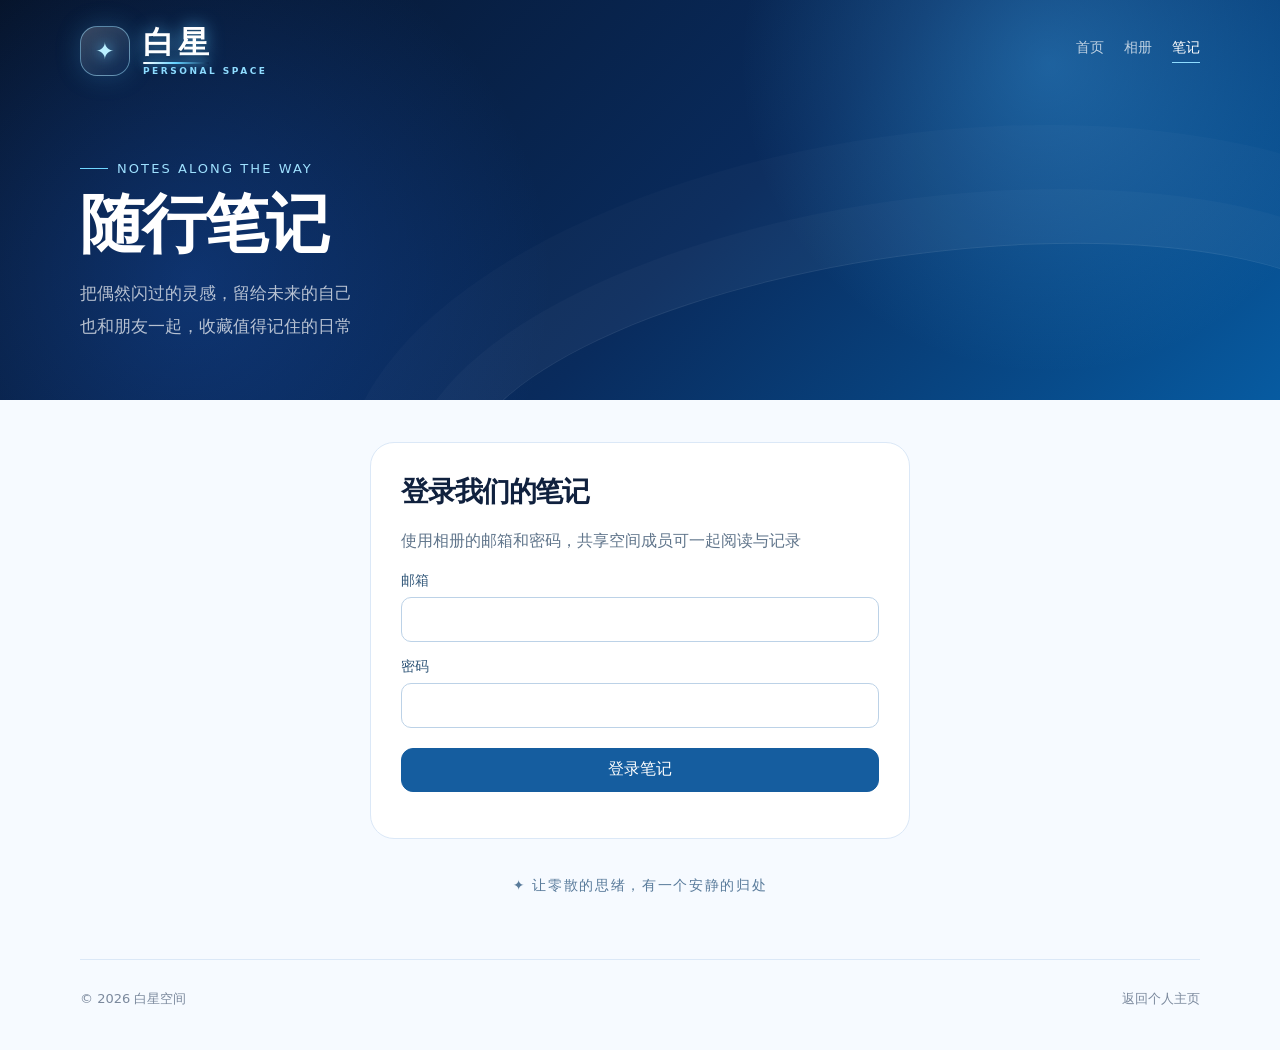
==== commit 68655402: "Add files via upload" ====
--- a/index.html
+++ b/index.html
@@ -1,13 +1,19 @@
-<!doctype html>
-<html lang="zh-CN">
-<head>
-<meta charset="utf-8"><meta name="viewport" content="width=device-width,initial-scale=1"><meta name="theme-color" content="#07182f">
-<title>白星空间 · 个人数字主页</title><meta name="description" content="白星的个人数字空间：相册、笔记、工具与项目">
-<style>
-:root{--navy:#07162f;--blue:#1477ff;--cyan:#70d7ff;--ink:#10213e;--muted:#66758d;--line:#dbe8f7;--paper:#f6faff;--white:#fff;--shadow:0 22px 60px rgba(11,53,105,.13)}*{box-sizing:border-box}html{scroll-behavior:smooth}body{margin:0;color:var(--ink);background:var(--paper);font-family:"Microsoft YaHei UI","PingFang SC",system-ui,sans-serif;-webkit-font-smoothing:antialiased}a{color:inherit;text-decoration:none}.hero{position:relative;min-height:72vh;overflow:hidden;color:#fff;background:radial-gradient(circle at 82% 16%,rgba(71,182,255,.34),transparent 28%),radial-gradient(circle at 15% 70%,rgba(36,118,255,.24),transparent 32%),linear-gradient(135deg,#061329 0%,#092b5d 56%,#075ba1 100%)}.hero:after{content:"";position:absolute;inset:auto -8% -42% 36%;height:78%;transform:rotate(-8deg);border:1px solid rgba(255,255,255,.1);border-radius:50%;box-shadow:0 0 0 55px rgba(255,255,255,.025),0 0 0 120px rgba(255,255,255,.018)}.nav,.hero-inner,.section,.footer{width:min(1120px,calc(100% - 40px));margin:auto}.nav{position:relative;z-index:2;display:flex;align-items:center;justify-content:space-between;padding:26px 0}.brand{position:relative;display:grid;grid-template-columns:auto auto;grid-template-rows:auto auto;align-items:center;column-gap:13px;line-height:1}.mark{grid-row:1/3;position:relative;display:grid;place-items:center;width:50px;height:50px;border:1px solid rgba(159,225,255,.5);border-radius:17px;background:linear-gradient(145deg,rgba(255,255,255,.2),rgba(49,153,255,.08));box-shadow:0 0 26px rgba(81,189,255,.22);backdrop-filter:blur(12px)}.mark:before{content:"✦";color:#b9efff;font-size:23px;text-shadow:0 0 14px #5fc8ff}.brand-name{position:relative;display:inline-block;width:max-content;color:#fff;font-family:KaiTi,"STKaiti","Microsoft YaHei UI",serif;font-size:31px;font-weight:900;letter-spacing:.12em;text-shadow:0 0 17px rgba(95,200,255,.7),0 2px 0 rgba(0,0,0,.12)}.brand-name:after{content:"";position:absolute;right:.12em;bottom:-6px;left:0;height:2px;border-radius:99px;background:linear-gradient(90deg,#fff,#63d1ff,transparent);box-shadow:0 0 10px #5fc8ff}.brand-sub{align-self:end;margin-top:8px;color:#8fdcff;font-size:9px;font-weight:800;letter-spacing:.28em;text-transform:uppercase}.nav-links{display:flex;gap:26px;color:rgba(255,255,255,.72);font-size:14px}.nav-links a:hover{color:#fff}.hero-inner{position:relative;z-index:1;display:grid;grid-template-columns:1.1fr .9fr;align-items:center;gap:60px;padding:78px 0 118px}.eyebrow{display:inline-flex;align-items:center;gap:9px;margin-bottom:20px;color:#9fe1ff;font-size:13px;letter-spacing:.16em;text-transform:uppercase}.eyebrow:before{content:"";width:28px;height:1px;background:#70d7ff}h1{max-width:670px;margin:0;font-size:clamp(48px,7vw,86px);line-height:1.02;letter-spacing:-.055em}.hero p{max-width:570px;margin:26px 0 34px;color:rgba(255,255,255,.7);font-size:17px;line-height:1.9}.actions{display:flex;flex-wrap:wrap;gap:13px}.button{display:inline-flex;align-items:center;justify-content:center;gap:10px;min-height:48px;padding:0 22px;border:1px solid transparent;border-radius:14px;font-weight:700;transition:.22s ease}.button.primary{color:#063467;background:#fff;box-shadow:0 14px 34px rgba(0,0,0,.16)}.button.ghost{color:#fff;border-color:rgba(255,255,255,.25);background:rgba(255,255,255,.07)}.button:hover{transform:translateY(-2px)}.orbit{position:relative;display:grid;place-items:center;min-height:320px}.orb{position:absolute;width:240px;height:240px;border-radius:50%;background:radial-gradient(circle at 35% 30%,#b9efff 0,#3da8ff 25%,#1267df 58%,#082e6e 100%);box-shadow:0 0 70px rgba(48,169,255,.46),inset -35px -26px 60px rgba(0,17,65,.4)}.orbit:before,.orbit:after{content:"";position:absolute;width:320px;height:118px;border:1px solid rgba(157,226,255,.34);border-radius:50%;transform:rotate(-18deg)}.orbit:after{width:385px;height:154px;transform:rotate(27deg);border-color:rgba(255,255,255,.12)}.orb-label{position:absolute;z-index:2;right:2%;bottom:2%;padding:14px 18px;border:1px solid rgba(255,255,255,.18);border-radius:16px;background:rgba(6,31,70,.56);backdrop-filter:blur(16px);font-size:13px;line-height:1.55}.orb-label strong{display:block;color:#fff;font-size:16px}.orb-label span{color:#8bdcff}.section{padding:88px 0}.section-head{display:flex;align-items:end;justify-content:space-between;gap:30px;margin-bottom:34px}.kicker{margin:0 0 10px;color:#1373e7;font-size:13px;font-weight:800;letter-spacing:.16em;text-transform:uppercase}h2{margin:0;font-size:clamp(32px,4vw,48px);letter-spacing:-.04em}.section-head>p{max-width:470px;margin:0;color:var(--muted);line-height:1.75}.grid{display:grid;grid-template-columns:repeat(2,minmax(0,1fr));gap:18px}.card{position:relative;min-height:255px;overflow:hidden;padding:30px;border:1px solid var(--line);border-radius:26px;background:rgba(255,255,255,.84);box-shadow:0 8px 30px rgba(24,74,132,.05);transition:.25s ease}.card:hover{transform:translateY(-5px);border-color:#b7d8ff;box-shadow:var(--shadow)}.card.featured{color:#fff;border-color:transparent;background:linear-gradient(135deg,#0a3674,#0c72d8)}.card.featured:after{content:"";position:absolute;right:-55px;bottom:-90px;width:230px;height:230px;border:34px solid rgba(255,255,255,.08);border-radius:50%}.icon{display:grid;place-items:center;width:48px;height:48px;margin-bottom:36px;border-radius:15px;color:#0c67d4;background:#e8f3ff;font-size:21px;font-weight:800}.featured .icon{color:#fff;background:rgba(255,255,255,.14)}.card h3{margin:0 0 10px;font-size:25px}.card p{max-width:430px;margin:0;color:var(--muted);line-height:1.7}.featured p{color:rgba(255,255,255,.72)}.status{position:absolute;top:30px;right:30px;padding:7px 11px;border-radius:999px;color:#3673ae;background:#eef6ff;font-size:12px;font-weight:700}.featured .status{color:#bce7ff;background:rgba(255,255,255,.1)}.arrow{position:absolute;right:30px;bottom:27px;font-size:25px;transition:.2s}.card:hover .arrow{transform:translateX(4px)}.story{padding-top:22px}.profile-panel{display:grid;grid-template-columns:230px 1fr;gap:46px;align-items:center;padding:42px;border:1px solid #cfe2f8;border-radius:30px;background:linear-gradient(135deg,rgba(255,255,255,.96),rgba(232,244,255,.78));box-shadow:var(--shadow)}.profile-seal{position:relative;display:grid;place-items:center;aspect-ratio:1;border-radius:50%;color:#fff;background:radial-gradient(circle at 35% 28%,#bdefff,#278ff0 37%,#0a4c9e 72%);box-shadow:0 0 0 12px rgba(27,127,230,.08),0 22px 45px rgba(16,93,174,.22);font-family:KaiTi,serif;font-size:70px;font-weight:900}.profile-seal:after{content:"✦";position:absolute;right:18px;top:14px;color:#fff7b2;font-size:25px;text-shadow:0 0 14px #fff}.profile-copy h2{margin-bottom:18px}.profile-copy p{margin:8px 0;color:var(--muted);font-size:16px;line-height:1.9}.signature{display:inline-block;margin-top:14px;color:#0c67d4;font-family:KaiTi,serif;font-size:25px;font-weight:800}.interest-head{margin:86px 0 30px}.interest-map{display:grid;grid-template-columns:repeat(4,1fr);gap:16px}.interest{position:relative;min-height:220px;padding:27px 24px;border:1px solid var(--line);border-radius:24px;background:#fff;overflow:hidden;transition:.24s ease}.interest:after{content:attr(data-index);position:absolute;right:14px;bottom:-20px;color:#edf5ff;font-size:94px;font-weight:900;line-height:1}.interest:hover{transform:translateY(-5px);border-color:#a9d3ff;box-shadow:0 18px 38px rgba(22,92,168,.1)}.interest-icon{display:grid;place-items:center;width:46px;height:46px;margin-bottom:28px;border-radius:15px;color:#fff;background:linear-gradient(135deg,#1265c7,#35b9f3);font-size:22px;box-shadow:0 10px 20px rgba(23,120,219,.2)}.interest h3{position:relative;z-index:1;margin:0 0 10px;font-size:21px}.interest p{position:relative;z-index:1;margin:0;color:var(--muted);font-size:14px;line-height:1.7}.now-strip{display:grid;grid-template-columns:auto 1fr auto;gap:20px;align-items:center;margin-top:22px;padding:22px 26px;border-radius:20px;color:#fff;background:linear-gradient(110deg,#092e63,#0d73c9)}.now-dot{width:10px;height:10px;border-radius:50%;background:#77e2ff;box-shadow:0 0 0 7px rgba(119,226,255,.13),0 0 16px #5bd4ff}.now-strip strong{display:block;margin-bottom:4px}.now-strip span{color:rgba(255,255,255,.66);font-size:13px}.now-strip a{padding:9px 14px;border:1px solid rgba(255,255,255,.22);border-radius:11px;font-size:13px;font-weight:700}@media(max-width:900px){.interest-map{grid-template-columns:repeat(2,1fr)}}@media(max-width:650px){.profile-panel{grid-template-columns:1fr;padding:28px}.profile-seal{width:150px}.interest-map{grid-template-columns:1fr}.now-strip{grid-template-columns:auto 1fr}.now-strip a{grid-column:1/3;text-align:center}}.about{display:grid;grid-template-columns:.8fr 1.2fr;gap:60px;align-items:start;padding-top:20px}.about-copy{color:var(--muted);font-size:17px;line-height:1.95}.about-copy p{margin-top:0}.footer{display:flex;justify-content:space-between;gap:20px;padding:30px 0 42px;border-top:1px solid var(--line);color:#7b899d;font-size:13px}.toast{position:fixed;left:50%;bottom:28px;z-index:10;transform:translate(-50%,20px);padding:13px 18px;border-radius:12px;color:#fff;background:#092a58;box-shadow:0 15px 40px rgba(0,26,70,.25);opacity:0;pointer-events:none;transition:.25s}.toast.show{transform:translate(-50%,0);opacity:1}@media(max-width:780px){.nav-links{display:none}.hero-inner{grid-template-columns:1fr;padding:54px 0 92px}.orbit{display:none}.grid{grid-template-columns:1fr}.section-head,.footer{align-items:start;flex-direction:column}.about{grid-template-columns:1fr;gap:25px}.section{padding:68px 0}.card{min-height:240px}}.sparkles{position:absolute;inset:0;z-index:0;pointer-events:none}.spark{position:absolute;color:#d9f6ff;font-size:clamp(13px,1.8vw,24px);filter:drop-shadow(0 0 7px rgba(123,220,255,.85));animation:starFloat var(--d) ease-in-out infinite alternate;animation-delay:var(--delay)}.spark:nth-child(1){left:7%;top:23%;--d:4.2s;--delay:-1s}.spark:nth-child(2){left:28%;top:14%;--d:5.3s;--delay:-2.4s}.spark:nth-child(3){left:46%;top:28%;--d:3.8s;--delay:-.8s}.spark:nth-child(4){right:32%;top:10%;--d:5.8s;--delay:-3s}.spark:nth-child(5){right:12%;top:35%;--d:4.7s;--delay:-1.6s}.spark:nth-child(6){left:15%;bottom:14%;--d:5.1s;--delay:-2s}@keyframes starFloat{from{transform:translateY(0) rotate(-8deg) scale(.82);opacity:.35}to{transform:translateY(-18px) rotate(12deg) scale(1.12);opacity:1}}.orb{animation:orbBreathe 4.8s ease-in-out infinite}@keyframes orbBreathe{0%,100%{transform:scale(1);filter:saturate(1)}50%{transform:scale(1.045);filter:saturate(1.2) brightness(1.08)}}.card .icon,.interest-icon{transition:transform .28s cubic-bezier(.2,.9,.3,1.4)}.card:hover .icon,.interest:hover .interest-icon{transform:rotate(-8deg) scale(1.13)}.healing{position:relative;isolation:isolate;display:flex;min-height:480px;margin-top:92px;padding:72px 28px;overflow:hidden;flex-direction:column;align-items:center;justify-content:center;text-align:center;border:1px solid #d9e9f7;border-radius:38px;background:linear-gradient(155deg,#fffdfa 0%,#f8fcff 48%,#edf7ff 100%);box-shadow:0 28px 70px rgba(31,91,148,.09)}.healing:before,.healing:after{content:"";position:absolute;z-index:-1;border-radius:50%;filter:blur(4px)}.healing:before{top:-120px;left:-90px;width:310px;height:310px;background:rgba(194,231,255,.32)}.healing:after{right:-70px;bottom:-130px;width:300px;height:300px;background:rgba(255,235,196,.28)}.healing-glow{position:absolute;z-index:-1;top:56px;width:190px;height:190px;border-radius:50%;background:radial-gradient(circle,rgba(120,202,255,.18),transparent 70%)}.healing-star{display:grid;place-items:center;width:92px;height:92px;margin-bottom:25px;border:1px solid rgba(119,188,235,.38);border-radius:50%;color:#256cb6;background:rgba(255,255,255,.76);box-shadow:0 14px 38px rgba(56,130,194,.12),inset 0 0 24px rgba(150,218,255,.16);font-family:STXingkai,"华文行楷",KaiTi,serif;font-size:52px;font-weight:700;line-height:1;text-shadow:0 2px 12px rgba(80,153,214,.18)}.healing-kicker{margin:0 0 16px;color:#7c9bb9;font-size:11px;font-weight:800;letter-spacing:.28em}.healing h2{max-width:760px;color:#173554;font-family:STSong,"华文宋体",serif;font-size:clamp(30px,4vw,48px);font-weight:600;letter-spacing:.02em;line-height:1.35}.healing-line{width:54px;height:1px;margin:25px 0 22px;background:linear-gradient(90deg,transparent,#78aed8,transparent)}.healing p:not(.healing-kicker){margin:5px 0;color:#71859a;font-size:16px;line-height:2}.healing strong{margin-top:25px;color:#3977ad;font-family:STSong,"华文宋体",serif;font-size:18px;font-weight:600;letter-spacing:.08em}@media(max-width:650px){.healing{min-height:520px;margin-top:68px;padding:60px 22px;border-radius:28px}.healing p:not(.healing-kicker){font-size:15px}.healing-star{width:80px;height:80px;font-size:46px}}.friend{position:fixed;right:24px;bottom:24px;z-index:20;display:flex;align-items:center;gap:12px}.friend-bubble{max-width:210px;padding:11px 14px;border:1px solid #cce6ff;border-radius:16px 16px 5px 16px;color:#315475;background:rgba(255,255,255,.94);box-shadow:0 12px 35px rgba(27,88,151,.16);font-size:13px;line-height:1.45;opacity:0;transform:translateX(8px) scale(.94);transition:.25s;pointer-events:none}.friend:hover .friend-bubble,.friend.active .friend-bubble{opacity:1;transform:none}.friend-button{position:relative;display:grid;place-items:center;width:56px;height:56px;border:0;border-radius:20px;color:#fff;background:linear-gradient(145deg,#75d9ff,#1977e8 60%,#0b4d9e);box-shadow:0 12px 28px rgba(16,103,198,.3),inset 0 1px 0 rgba(255,255,255,.5);font-size:27px;cursor:pointer;animation:friendBob 3.2s ease-in-out infinite}.friend-button:before,.friend-button:after{content:"";position:absolute;top:23px;width:4px;height:5px;border-radius:50%;background:#073e83}.friend-button:before{left:19px}.friend-button:after{right:19px}.friend-face{position:absolute;top:31px;width:11px;height:5px;border-bottom:2px solid rgba(255,255,255,.85);border-radius:50%}.friend-button:hover{filter:brightness(1.08)}@keyframes friendBob{0%,100%{transform:translateY(0) rotate(-2deg)}50%{transform:translateY(-7px) rotate(3deg)}}.trail-star{position:fixed;z-index:30;pointer-events:none;color:#70d7ff;font-size:12px;text-shadow:0 0 8px #42b8ff;animation:trailPop .8s ease-out forwards}@keyframes trailPop{0%{transform:translate(-50%,-50%) scale(.3) rotate(0);opacity:1}100%{transform:translate(-50%,-90%) scale(1.35) rotate(80deg);opacity:0}}@media(max-width:650px){.friend{right:14px;bottom:14px}.friend-bubble{display:none}.friend-button{width:50px;height:50px}}@media(prefers-reduced-motion:reduce){*{scroll-behavior:auto!important;transition:none!important}}
-.card.notes-card{isolation:isolate;color:#fff;border-color:transparent;background:radial-gradient(ellipse at 100% 0,rgba(105,215,255,.18),transparent 60%),linear-gradient(135deg,#143c79 0%,#2459b6 58%,#3671d0 100%)}
-.notes-card:before{content:"";position:absolute;z-index:-1;pointer-events:none;right:-65px;bottom:-125px;width:290px;height:290px;border:1px solid rgba(190,225,255,.23);border-radius:50%;box-shadow:0 0 0 30px rgba(193,224,255,.055),0 0 0 60px rgba(193,224,255,.035)}
-.notes-card:after{content:"";position:absolute;z-index:-1;pointer-events:none;right:28px;top:106px;width:115px;height:1px;transform:rotate(-28deg);background:linear-gradient(90deg,transparent,rgba(204,238,255,.4),transparent);box-shadow:0 14px 0 rgba(204,238,255,.09),0 28px 0 rgba(204,238,255,.05)}
-.notes-card h3{color:#fff}.notes-card p{color:#d1e2fa}.notes-card .icon{color:#fff;background:rgba(255,255,255,.14)}.notes-card .status{color:#cdeaff;background:rgba(255,255,255,.1)}.notes-card .arrow{color:#fff}.card.notes-card:hover{border-color:rgba(157,210,255,.55);box-shadow:0 22px 60px rgba(25,66,137,.2)}a:focus-visible,button:focus-visible{outline:3px solid #36a5f7;outline-offset:5px}@media(prefers-reduced-motion:reduce){*,*:before,*:after{animation:none!important}}</style></head>
-<body><header class="hero"><div class="sparkles" aria-hidden="true"><span class="spark">✦</span><span class="spark">✧</span><span class="spark">✦</span><span class="spark">·</span><span class="spark">✧</span><span class="spark">✦</span></div><nav class="nav" aria-label="主导航"><a class="brand" href="#top" aria-label="白星个人空间"><span class="mark" aria-hidden="true"></span><span class="brand-name">白星</span><span class="brand-sub">PERSONAL SPACE</span></a><div class="nav-links"><a href="#spaces">功能</a><a href="#story">兴趣</a><a href="#about">关于</a><a href="/album/">相册</a><a href="/notes/">笔记</a></div></nav><div class="hero-inner" id="top"><div><div class="eyebrow">Personal Digital Space</div><h1>收藏生活，<br>也创造未来</h1><p>这里是白星的个人数字空间。照片、笔记、项目与实用工具会在这里慢慢生长，每一个入口都通向一段值得保存的生活</p><div class="actions"><a class="button primary" href="/album/">进入澜光相册 <span>→</span></a><a class="button ghost" href="#spaces">浏览全部功能</a></div></div><div class="orbit" aria-hidden="true"><div class="orb"></div><div class="orb-label"><strong>澜光相册</strong><span>已上线 · 密码保护</span></div></div></div></header>
-<main><section class="section" id="spaces"><div class="section-head"><div><p class="kicker">Explore</p><h2>我的空间</h2></div><p>从生活影像开始，逐步加入更多独立功能。主页面负责连接它们，也让未来的扩展保持清晰</p></div><div class="grid"><a class="card featured" href="/album/"><span class="status">已上线</span><span class="icon">◫</span><h3>澜光相册</h3><p>带密码保护的私人生活相册。支持分类、批量上传、删除照片与大图浏览</p><span class="arrow">→</span></a><a class="card notes-card" href="/notes/"><span class="status">阅读空间</span><span class="icon">文</span><h3>随行笔记</h3><p>记录灵感、想法与重要片段，让零散思绪有一个长期安放的位置</p><span class="arrow">→</span></a><a class="card soon" href="#"><span class="status">筹备中</span><span class="icon">⌘</span><h3>实用工具</h3><p>聚合常用的小工具和快捷入口，用更简单的方式处理日常任务</p><span class="arrow">→</span></a><a class="card soon" href="#"><span class="status">筹备中</span><span class="icon">◇</span><h3>作品与项目</h3><p>展示正在进行和已经完成的项目，留下学习、探索与创造的轨迹</p><span class="arrow">→</span></a></div></section><section class="section story" id="story"><div class="interest-head"><p class="kicker">Interest Map</p><h2>兴趣坐标</h2></div><div class="interest-map"><article class="interest" data-index="01"><span class="interest-icon">影</span><h3>生活光影</h3><p>用镜头留下日常的温度，让值得记住的片段慢慢汇成相册</p></article><article class="interest" data-index="02"><span class="interest-icon">阅</span><h3>阅读与思考</h3><p>从文字中寻找答案，也把尚未想明白的问题留给时间</p></article><article class="interest" data-index="03"><span class="interest-icon">音</span><h3>音乐片刻</h3><p>收藏陪伴不同阶段的旋律，让情绪拥有自己的背景声音</p></article><article class="interest" data-index="04"><span class="interest-icon">创</span><h3>探索与创造</h3><p>尝试新工具、记录新想法，把好奇心一步步变成真实作品</p></article></div><div class="now-strip"><span class="now-dot" aria-hidden="true"></span><div><strong>最近在做：持续完善白星空间</strong><span>相册与笔记阅读空间已经开放，工具与项目页面正在逐步加入</span></div><a href="#spaces">查看功能</a></div><section class="healing" id="about"><div class="healing-glow" aria-hidden="true"></div><div class="healing-star" aria-hidden="true">星</div><p class="healing-kicker">A LITTLE WISH FOR YOU</p><h2>愿你此刻，刚好被温柔接住</h2><div class="healing-line" aria-hidden="true"></div><p>愿忙碌有停歇，疲惫有归处<br>愿你认真生活，也允许自己偶尔慢一点</p><p>愿每一次来到这里，都能带走一点安静、<br>一点勇气，和继续向前的微光</p><strong>愿你今日安好，往后皆有星光</strong></section></section></main><footer class="footer"><span>© 2026 白星空间</span><span>生活有光，记录有迹</span></footer><div class="friend" id="starFriend"><span class="friend-bubble" id="friendBubble">今天也要收集一点小小的光呀 ✦</span><button class="friend-button" id="friendButton" type="button" aria-label="和小星星互动"><span class="friend-face" aria-hidden="true"></span></button></div><div class="toast" role="status">这个功能正在筹备中</div><script>const toast=document.querySelector('.toast');let timer;document.querySelectorAll('.soon').forEach(card=>card.addEventListener('click',e=>{e.preventDefault();toast.classList.add('show');clearTimeout(timer);timer=setTimeout(()=>toast.classList.remove('show'),1800)}));const friend=document.getElementById('starFriend'),bubble=document.getElementById('friendBubble'),friendButton=document.getElementById('friendButton');const wishes=['今天也要收集一点小小的光呀 ✦','慢慢来，好的事情正在发生','别忘了把今天的快乐存进相册～','欢迎回来，白星空间一直亮着灯'];let wishIndex=0;friendButton.addEventListener('click',()=>{wishIndex=(wishIndex+1)%wishes.length;bubble.textContent=wishes[wishIndex];friend.classList.add('active');setTimeout(()=>friend.classList.remove('active'),2600)});const reduceMotion=matchMedia('(prefers-reduced-motion: reduce)').matches;let lastStar=0;if(!reduceMotion)document.addEventListener('pointermove',e=>{const now=Date.now();if(now-lastStar<85)return;lastStar=now;const star=document.createElement('span');star.className='trail-star';star.textContent=Math.random()>.5?'✦':'·';star.style.left=e.clientX+'px';star.style.top=e.clientY+'px';document.body.appendChild(star);setTimeout(()=>star.remove(),850)});</script></body></html>
+<!doctype html><html lang="zh-CN"><head>
+<meta charset="utf-8"><meta name="viewport" content="width=device-width,initial-scale=1"><meta name="theme-color" content="#07182f">
+<title>随行笔记 · 白星空间</title><meta name="description" content="和朋友一起记录生活、阅读与灵感">
+<link rel="stylesheet" href="style.css"><link rel="stylesheet" href="shared.css">
+<script src="../album/cloud-config.js" defer></script><script src="../album/supabase.js" defer></script>
+<script src="store.js" defer></script><script src="notes.js" defer></script></head><body>
+<a class="skip" href="#journal">跳到笔记</a>
+<header class="hero"><nav class="nav" aria-label="主导航"><a class="brand" href="/" aria-label="白星空间首页"><span class="mark" aria-hidden="true"></span><span class="brand-name">白星</span><span class="brand-sub">PERSONAL SPACE</span></a><div class="nav-links"><a href="/">首页</a><a href="/album/">相册</a><a href="/notes/" aria-current="page">笔记</a></div></nav><div class="hero-inner"><div class="eyebrow">Notes along the way</div><h1>随行笔记</h1><p>把偶然闪过的灵感，留给未来的自己<br>也和朋友一起，收藏值得记住的日常</p></div></header>
+<main id="journal" class="section notebook">
+<section id="login" class="login-box"><h2>登录我们的笔记</h2><p>使用相册的邮箱和密码，共享空间成员可一起阅读与记录</p><form id="login-form"><label for="email">邮箱</label><input id="email" type="email" autocomplete="username" required><label for="password">密码</label><input id="password" type="password" autocomplete="current-password" required><button class="action primary" id="login-button">登录笔记</button></form><p id="login-message" role="status"></p></section>
+<section id="workspace" hidden><div class="intro"><div><h2>纸间拾光</h2><p id="space-label"></p></div><div class="toolbar"><button class="action primary" id="new-note">写一篇笔记</button><button class="action" id="refresh">刷新同步</button><button class="action" id="logout">退出账号</button></div></div>
+<label class="search-label" for="search">搜索笔记</label><input id="search" type="search" placeholder="搜索标题或正文" maxlength="200">
+<div class="filters" role="group" aria-label="按笔记分类筛选"><button class="filter" aria-pressed="true" data-category="全部">全部</button><button class="filter" aria-pressed="false" data-category="生活片段">生活片段</button><button class="filter" aria-pressed="false" data-category="阅读随想">阅读随想</button><button class="filter" aria-pressed="false" data-category="灵感手记">灵感手记</button></div>
+<p id="sync-status" role="status"></p><p id="result-count" class="kicker" role="status"></p><div id="entries" class="journal-grid"></div><p id="empty" class="empty" hidden></p></section>
+<noscript>请启用 JavaScript 以使用共享笔记</noscript><p class="endnote">✦ 让零散的思绪，有一个安静的归处</p></main>
+<footer class="footer"><span>© 2026 白星空间</span><a href="/">返回个人主页</a></footer>
+<dialog id="reader" aria-labelledby="reader-title"><div class="reader-head"><span id="reader-category"></span><button class="close" id="reader-close" aria-label="关闭笔记">×</button></div><article class="reader-copy"><p id="reader-meta" class="reader-label"></p><h2 id="reader-title"></h2><div id="reader-body"></div><div class="toolbar"><button class="action" id="edit-note">编辑笔记</button><button class="action danger" id="delete-note">删除笔记</button></div><p id="reader-message" role="status"></p></article></dialog>
+<dialog id="editor" aria-labelledby="editor-heading"><div class="reader-head"><strong id="editor-heading">写一篇笔记</strong><button class="close" id="editor-close" aria-label="关闭编辑器">×</button></div><form id="editor-form" class="reader-copy"><label for="note-title">标题</label><input id="note-title" required maxlength="120" placeholder="给这一刻起个名字"><label for="note-category">分类</label><select id="note-category"><option>生活片段</option><option>阅读随想</option><option>灵感手记</option></select><label for="note-body">正文</label><textarea id="note-body" required maxlength="50000" rows="13" placeholder="写下想留住的片刻，支持换行"></textarea><p class="hint">点击保存后同步到云端，成员都能阅读与编辑</p><p id="editor-message" role="status"></p><div class="toolbar"><button id="save-note" class="action primary" type="submit">保存到云端</button><button id="copy-draft" class="action" type="button">下载草稿</button></div></form></dialog>
+</body></html>
--- a/style.css
+++ b/style.css
@@ -0,0 +1,4 @@
+
+:root{--navy:#07162f;--blue:#1477ff;--cyan:#70d7ff;--ink:#10213e;--muted:#66758d;--line:#dbe8f7;--paper:#f6faff;--white:#fff;--shadow:0 22px 60px rgba(11,53,105,.13)}*{box-sizing:border-box}html{scroll-behavior:smooth}body{margin:0;color:var(--ink);background:var(--paper);font-family:"Microsoft YaHei UI","PingFang SC",system-ui,sans-serif;-webkit-font-smoothing:antialiased}a{color:inherit;text-decoration:none}.hero{position:relative;min-height:72vh;overflow:hidden;color:#fff;background:radial-gradient(circle at 82% 16%,rgba(71,182,255,.34),transparent 28%),radial-gradient(circle at 15% 70%,rgba(36,118,255,.24),transparent 32%),linear-gradient(135deg,#061329 0%,#092b5d 56%,#075ba1 100%)}.hero:after{content:"";position:absolute;inset:auto -8% -42% 36%;height:78%;transform:rotate(-8deg);border:1px solid rgba(255,255,255,.1);border-radius:50%;box-shadow:0 0 0 55px rgba(255,255,255,.025),0 0 0 120px rgba(255,255,255,.018)}.nav,.hero-inner,.section,.footer{width:min(1120px,calc(100% - 40px));margin:auto}.nav{position:relative;z-index:2;display:flex;align-items:center;justify-content:space-between;padding:26px 0}.brand{position:relative;display:grid;grid-template-columns:auto auto;grid-template-rows:auto auto;align-items:center;column-gap:13px;line-height:1}.mark{grid-row:1/3;position:relative;display:grid;place-items:center;width:50px;height:50px;border:1px solid rgba(159,225,255,.5);border-radius:17px;background:linear-gradient(145deg,rgba(255,255,255,.2),rgba(49,153,255,.08));box-shadow:0 0 26px rgba(81,189,255,.22);backdrop-filter:blur(12px)}.mark:before{content:"✦";color:#b9efff;font-size:23px;text-shadow:0 0 14px #5fc8ff}.brand-name{position:relative;display:inline-block;width:max-content;color:#fff;font-family:KaiTi,"STKaiti","Microsoft YaHei UI",serif;font-size:31px;font-weight:900;letter-spacing:.12em;text-shadow:0 0 17px rgba(95,200,255,.7),0 2px 0 rgba(0,0,0,.12)}.brand-name:after{content:"";position:absolute;right:.12em;bottom:-6px;left:0;height:2px;border-radius:99px;background:linear-gradient(90deg,#fff,#63d1ff,transparent);box-shadow:0 0 10px #5fc8ff}.brand-sub{align-self:end;margin-top:8px;color:#8fdcff;font-size:9px;font-weight:800;letter-spacing:.28em;text-transform:uppercase}.nav-links{display:flex;gap:26px;color:rgba(255,255,255,.72);font-size:14px}.nav-links a:hover{color:#fff}.hero-inner{position:relative;z-index:1;display:grid;grid-template-columns:1.1fr .9fr;align-items:center;gap:60px;padding:78px 0 118px}.eyebrow{display:inline-flex;align-items:center;gap:9px;margin-bottom:20px;color:#9fe1ff;font-size:13px;letter-spacing:.16em;text-transform:uppercase}.eyebrow:before{content:"";width:28px;height:1px;background:#70d7ff}h1{max-width:670px;margin:0;font-size:clamp(48px,7vw,86px);line-height:1.02;letter-spacing:-.055em}.hero p{max-width:570px;margin:26px 0 34px;color:rgba(255,255,255,.7);font-size:17px;line-height:1.9}.actions{display:flex;flex-wrap:wrap;gap:13px}.button{display:inline-flex;align-items:center;justify-content:center;gap:10px;min-height:48px;padding:0 22px;border:1px solid transparent;border-radius:14px;font-weight:700;transition:.22s ease}.button.primary{color:#063467;background:#fff;box-shadow:0 14px 34px rgba(0,0,0,.16)}.button.ghost{color:#fff;border-color:rgba(255,255,255,.25);background:rgba(255,255,255,.07)}.button:hover{transform:translateY(-2px)}.orbit{position:relative;display:grid;place-items:center;min-height:320px}.orb{position:absolute;width:240px;height:240px;border-radius:50%;background:radial-gradient(circle at 35% 30%,#b9efff 0,#3da8ff 25%,#1267df 58%,#082e6e 100%);box-shadow:0 0 70px rgba(48,169,255,.46),inset -35px -26px 60px rgba(0,17,65,.4)}.orbit:before,.orbit:after{content:"";position:absolute;width:320px;height:118px;border:1px solid rgba(157,226,255,.34);border-radius:50%;transform:rotate(-18deg)}.orbit:after{width:385px;height:154px;transform:rotate(27deg);border-color:rgba(255,255,255,.12)}.orb-label{position:absolute;z-index:2;right:2%;bottom:2%;padding:14px 18px;border:1px solid rgba(255,255,255,.18);border-radius:16px;background:rgba(6,31,70,.56);backdrop-filter:blur(16px);font-size:13px;line-height:1.55}.orb-label strong{display:block;color:#fff;font-size:16px}.orb-label span{color:#8bdcff}.section{padding:88px 0}.section-head{display:flex;align-items:end;justify-content:space-between;gap:30px;margin-bottom:34px}.kicker{margin:0 0 10px;color:#1373e7;font-size:13px;font-weight:800;letter-spacing:.16em;text-transform:uppercase}h2{margin:0;font-size:clamp(32px,4vw,48px);letter-spacing:-.04em}.section-head>p{max-width:470px;margin:0;color:var(--muted);line-height:1.75}.grid{display:grid;grid-template-columns:repeat(2,minmax(0,1fr));gap:18px}.card{position:relative;min-height:255px;overflow:hidden;padding:30px;border:1px solid var(--line);border-radius:26px;background:rgba(255,255,255,.84);box-shadow:0 8px 30px rgba(24,74,132,.05);transition:.25s ease}.card:hover{transform:translateY(-5px);border-color:#b7d8ff;box-shadow:var(--shadow)}.card.featured{color:#fff;border-color:transparent;background:linear-gradient(135deg,#0a3674,#0c72d8)}.card.featured:after{content:"";position:absolute;right:-55px;bottom:-90px;width:230px;height:230px;border:34px solid rgba(255,255,255,.08);border-radius:50%}.icon{display:grid;place-items:center;width:48px;height:48px;margin-bottom:36px;border-radius:15px;color:#0c67d4;background:#e8f3ff;font-size:21px;font-weight:800}.featured .icon{color:#fff;background:rgba(255,255,255,.14)}.card h3{margin:0 0 10px;font-size:25px}.card p{max-width:430px;margin:0;color:var(--muted);line-height:1.7}.featured p{color:rgba(255,255,255,.72)}.status{position:absolute;top:30px;right:30px;padding:7px 11px;border-radius:999px;color:#3673ae;background:#eef6ff;font-size:12px;font-weight:700}.featured .status{color:#bce7ff;background:rgba(255,255,255,.1)}.arrow{position:absolute;right:30px;bottom:27px;font-size:25px;transition:.2s}.card:hover .arrow{transform:translateX(4px)}.story{padding-top:22px}.profile-panel{display:grid;grid-template-columns:230px 1fr;gap:46px;align-items:center;padding:42px;border:1px solid #cfe2f8;border-radius:30px;background:linear-gradient(135deg,rgba(255,255,255,.96),rgba(232,244,255,.78));box-shadow:var(--shadow)}.profile-seal{position:relative;display:grid;place-items:center;aspect-ratio:1;border-radius:50%;color:#fff;background:radial-gradient(circle at 35% 28%,#bdefff,#278ff0 37%,#0a4c9e 72%);box-shadow:0 0 0 12px rgba(27,127,230,.08),0 22px 45px rgba(16,93,174,.22);font-family:KaiTi,serif;font-size:70px;font-weight:900}.profile-seal:after{content:"✦";position:absolute;right:18px;top:14px;color:#fff7b2;font-size:25px;text-shadow:0 0 14px #fff}.profile-copy h2{margin-bottom:18px}.profile-copy p{margin:8px 0;color:var(--muted);font-size:16px;line-height:1.9}.signature{display:inline-block;margin-top:14px;color:#0c67d4;font-family:KaiTi,serif;font-size:25px;font-weight:800}.interest-head{margin:86px 0 30px}.interest-map{display:grid;grid-template-columns:repeat(4,1fr);gap:16px}.interest{position:relative;min-height:220px;padding:27px 24px;border:1px solid var(--line);border-radius:24px;background:#fff;overflow:hidden;transition:.24s ease}.interest:after{content:attr(data-index);position:absolute;right:14px;bottom:-20px;color:#edf5ff;font-size:94px;font-weight:900;line-height:1}.interest:hover{transform:translateY(-5px);border-color:#a9d3ff;box-shadow:0 18px 38px rgba(22,92,168,.1)}.interest-icon{display:grid;place-items:center;width:46px;height:46px;margin-bottom:28px;border-radius:15px;color:#fff;background:linear-gradient(135deg,#1265c7,#35b9f3);font-size:22px;box-shadow:0 10px 20px rgba(23,120,219,.2)}.interest h3{position:relative;z-index:1;margin:0 0 10px;font-size:21px}.interest p{position:relative;z-index:1;margin:0;color:var(--muted);font-size:14px;line-height:1.7}.now-strip{display:grid;grid-template-columns:auto 1fr auto;gap:20px;align-items:center;margin-top:22px;padding:22px 26px;border-radius:20px;color:#fff;background:linear-gradient(110deg,#092e63,#0d73c9)}.now-dot{width:10px;height:10px;border-radius:50%;background:#77e2ff;box-shadow:0 0 0 7px rgba(119,226,255,.13),0 0 16px #5bd4ff}.now-strip strong{display:block;margin-bottom:4px}.now-strip span{color:rgba(255,255,255,.66);font-size:13px}.now-strip a{padding:9px 14px;border:1px solid rgba(255,255,255,.22);border-radius:11px;font-size:13px;font-weight:700}@media(max-width:900px){.interest-map{grid-template-columns:repeat(2,1fr)}}@media(max-width:650px){.profile-panel{grid-template-columns:1fr;padding:28px}.profile-seal{width:150px}.interest-map{grid-template-columns:1fr}.now-strip{grid-template-columns:auto 1fr}.now-strip a{grid-column:1/3;text-align:center}}.about{display:grid;grid-template-columns:.8fr 1.2fr;gap:60px;align-items:start;padding-top:20px}.about-copy{color:var(--muted);font-size:17px;line-height:1.95}.about-copy p{margin-top:0}.footer{display:flex;justify-content:space-between;gap:20px;padding:30px 0 42px;border-top:1px solid var(--line);color:#7b899d;font-size:13px}.toast{position:fixed;left:50%;bottom:28px;z-index:10;transform:translate(-50%,20px);padding:13px 18px;border-radius:12px;color:#fff;background:#092a58;box-shadow:0 15px 40px rgba(0,26,70,.25);opacity:0;pointer-events:none;transition:.25s}.toast.show{transform:translate(-50%,0);opacity:1}@media(max-width:780px){.nav-links{display:none}.hero-inner{grid-template-columns:1fr;padding:54px 0 92px}.orbit{display:none}.grid{grid-template-columns:1fr}.section-head,.footer{align-items:start;flex-direction:column}.about{grid-template-columns:1fr;gap:25px}.section{padding:68px 0}.card{min-height:240px}}.sparkles{position:absolute;inset:0;z-index:0;pointer-events:none}.spark{position:absolute;color:#d9f6ff;font-size:clamp(13px,1.8vw,24px);filter:drop-shadow(0 0 7px rgba(123,220,255,.85));animation:starFloat var(--d) ease-in-out infinite alternate;animation-delay:var(--delay)}.spark:nth-child(1){left:7%;top:23%;--d:4.2s;--delay:-1s}.spark:nth-child(2){left:28%;top:14%;--d:5.3s;--delay:-2.4s}.spark:nth-child(3){left:46%;top:28%;--d:3.8s;--delay:-.8s}.spark:nth-child(4){right:32%;top:10%;--d:5.8s;--delay:-3s}.spark:nth-child(5){right:12%;top:35%;--d:4.7s;--delay:-1.6s}.spark:nth-child(6){left:15%;bottom:14%;--d:5.1s;--delay:-2s}@keyframes starFloat{from{transform:translateY(0) rotate(-8deg) scale(.82);opacity:.35}to{transform:translateY(-18px) rotate(12deg) scale(1.12);opacity:1}}.orb{animation:orbBreathe 4.8s ease-in-out infinite}@keyframes orbBreathe{0%,100%{transform:scale(1);filter:saturate(1)}50%{transform:scale(1.045);filter:saturate(1.2) brightness(1.08)}}.card .icon,.interest-icon{transition:transform .28s cubic-bezier(.2,.9,.3,1.4)}.card:hover .icon,.interest:hover .interest-icon{transform:rotate(-8deg) scale(1.13)}.healing{position:relative;isolation:isolate;display:flex;min-height:480px;margin-top:92px;padding:72px 28px;overflow:hidden;flex-direction:column;align-items:center;justify-content:center;text-align:center;border:1px solid #d9e9f7;border-radius:38px;background:linear-gradient(155deg,#fffdfa 0%,#f8fcff 48%,#edf7ff 100%);box-shadow:0 28px 70px rgba(31,91,148,.09)}.healing:before,.healing:after{content:"";position:absolute;z-index:-1;border-radius:50%;filter:blur(4px)}.healing:before{top:-120px;left:-90px;width:310px;height:310px;background:rgba(194,231,255,.32)}.healing:after{right:-70px;bottom:-130px;width:300px;height:300px;background:rgba(255,235,196,.28)}.healing-glow{position:absolute;z-index:-1;top:56px;width:190px;height:190px;border-radius:50%;background:radial-gradient(circle,rgba(120,202,255,.18),transparent 70%)}.healing-star{display:grid;place-items:center;width:92px;height:92px;margin-bottom:25px;border:1px solid rgba(119,188,235,.38);border-radius:50%;color:#256cb6;background:rgba(255,255,255,.76);box-shadow:0 14px 38px rgba(56,130,194,.12),inset 0 0 24px rgba(150,218,255,.16);font-family:STXingkai,"华文行楷",KaiTi,serif;font-size:52px;font-weight:700;line-height:1;text-shadow:0 2px 12px rgba(80,153,214,.18)}.healing-kicker{margin:0 0 16px;color:#7c9bb9;font-size:11px;font-weight:800;letter-spacing:.28em}.healing h2{max-width:760px;color:#173554;font-family:STSong,"华文宋体",serif;font-size:clamp(30px,4vw,48px);font-weight:600;letter-spacing:.02em;line-height:1.35}.healing-line{width:54px;height:1px;margin:25px 0 22px;background:linear-gradient(90deg,transparent,#78aed8,transparent)}.healing p:not(.healing-kicker){margin:5px 0;color:#71859a;font-size:16px;line-height:2}.healing strong{margin-top:25px;color:#3977ad;font-family:STSong,"华文宋体",serif;font-size:18px;font-weight:600;letter-spacing:.08em}@media(max-width:650px){.healing{min-height:520px;margin-top:68px;padding:60px 22px;border-radius:28px}.healing p:not(.healing-kicker){font-size:15px}.healing-star{width:80px;height:80px;font-size:46px}}.friend{position:fixed;right:24px;bottom:24px;z-index:20;display:flex;align-items:center;gap:12px}.friend-bubble{max-width:210px;padding:11px 14px;border:1px solid #cce6ff;border-radius:16px 16px 5px 16px;color:#315475;background:rgba(255,255,255,.94);box-shadow:0 12px 35px rgba(27,88,151,.16);font-size:13px;line-height:1.45;opacity:0;transform:translateX(8px) scale(.94);transition:.25s;pointer-events:none}.friend:hover .friend-bubble,.friend.active .friend-bubble{opacity:1;transform:none}.friend-button{position:relative;display:grid;place-items:center;width:56px;height:56px;border:0;border-radius:20px;color:#fff;background:linear-gradient(145deg,#75d9ff,#1977e8 60%,#0b4d9e);box-shadow:0 12px 28px rgba(16,103,198,.3),inset 0 1px 0 rgba(255,255,255,.5);font-size:27px;cursor:pointer;animation:friendBob 3.2s ease-in-out infinite}.friend-button:before,.friend-button:after{content:"";position:absolute;top:23px;width:4px;height:5px;border-radius:50%;background:#073e83}.friend-button:before{left:19px}.friend-button:after{right:19px}.friend-face{position:absolute;top:31px;width:11px;height:5px;border-bottom:2px solid rgba(255,255,255,.85);border-radius:50%}.friend-button:hover{filter:brightness(1.08)}@keyframes friendBob{0%,100%{transform:translateY(0) rotate(-2deg)}50%{transform:translateY(-7px) rotate(3deg)}}.trail-star{position:fixed;z-index:30;pointer-events:none;color:#70d7ff;font-size:12px;text-shadow:0 0 8px #42b8ff;animation:trailPop .8s ease-out forwards}@keyframes trailPop{0%{transform:translate(-50%,-50%) scale(.3) rotate(0);opacity:1}100%{transform:translate(-50%,-90%) scale(1.35) rotate(80deg);opacity:0}}@media(max-width:650px){.friend{right:14px;bottom:14px}.friend-bubble{display:none}.friend-button{width:50px;height:50px}}@media(prefers-reduced-motion:reduce){*{scroll-behavior:auto!important;transition:none!important}}
+.notes-card{background:radial-gradient(ellipse at 100% 0,#d9efff,transparent 65%),#fff}.notes-card h3{color:#12579c}.notes-card .icon{background:#ddecff}a:focus-visible,button:focus-visible{outline:3px solid #36a5f7;outline-offset:5px}@media(prefers-reduced-motion:reduce){*,*:before,*:after{animation:none!important}}
+.hero{min-height:0}.hero-inner{display:block;padding:52px 0 58px}.hero h1{font-size:clamp(40px,6vw,64px);letter-spacing:-.03em}.hero p{margin:20px 0 0}.nav-links{display:flex;flex-wrap:wrap;gap:20px}.nav-links [aria-current]{color:#fff;border-bottom:1px solid #8fdcff;padding-bottom:5px}.eyebrow{margin-bottom:16px}.notebook{padding:42px 0 64px}.intro{display:flex;justify-content:space-between;gap:20px;align-items:center;margin-bottom:24px}.intro h2{font-size:28px}.intro p{color:var(--muted);font-size:14px}.filters{display:flex;flex-wrap:wrap;gap:10px;margin:24px 0 30px}button{font:inherit;cursor:pointer}.filter{padding:10px 20px;background:#fff;color:#365775;border:1px solid var(--line);border-radius:999px;font-size:14px}.filter[aria-pressed=true]{color:#fff;background:#115fae;border-color:#115fae}.journal-grid{display:grid;grid-template-columns:repeat(2,minmax(0,1fr));gap:20px}.entry{display:flex;flex-direction:column;align-items:flex-start;padding:30px;border:1px solid var(--line);border-radius:24px;background:#fff;box-shadow:0 12px 32px #164f8910}.entry:first-child{grid-column:1/-1;background:linear-gradient(120deg,#e8f4ff,#fff 75%);border-color:#c9e1f8}.entry-meta{display:flex;flex-wrap:wrap;gap:12px;align-items:center;color:#52718e;font-size:14px}.category{color:#1665ad}.sample{padding:3px 9px;border:1px solid #cedff0;border-radius:6px;font-size:12px}.entry h3{font-size:25px;line-height:1.5;margin:22px 0 12px}.entry p{margin:0 0 24px;color:#60738a;line-height:1.9;font-size:16px}.read{margin-top:auto;padding:8px 0;border:0;border-bottom:1px solid #aecde9;background:transparent;color:#145f9f;font-weight:700;min-height:44px}.empty{text-align:center;padding:70px 20px;border:1px dashed #bdd5eb;border-radius:24px;color:#617d98}.endnote{text-align:center;margin:38px 0 0;color:#597b9b;font-size:14px;letter-spacing:.12em}dialog{width:min(740px,calc(100% - 32px));max-height:85vh;padding:0;border:1px solid #c9dff1;border-radius:24px;color:var(--ink);background:#fcfeff;box-shadow:0 30px 90px #041b4855}dialog::backdrop{background:#061a38aa;backdrop-filter:blur(5px)}.reader-head{position:sticky;top:0;display:flex;justify-content:space-between;align-items:center;padding:16px 24px;background:#f3f9ff;border-bottom:1px solid var(--line)}.close{width:44px;height:44px;border:1px solid #ccdfef;border-radius:12px;background:#fff;color:#1c4c78;font-size:24px}.reader-copy{padding:30px 40px 44px}.reader-copy h2{font-size:30px;line-height:1.5;margin-bottom:25px}.reader-copy p{font-size:17px;line-height:2;white-space:pre-wrap;overflow-wrap:anywhere}.reader-copy .reader-label{font-size:14px;color:#64819a}.skip{position:absolute;left:20px;top:-100px;z-index:10;padding:12px;background:#fff;color:#143b64}.skip:focus{top:10px}[hidden]{display:none!important}@media(max-width:650px){.nav{gap:16px;align-items:center}.nav-links{gap:14px}.brand-sub{font-size:9px}.hero-inner{padding:32px 0 40px}.intro{display:block}.journal-grid{grid-template-columns:1fr}.entry{padding:24px}.entry:first-child{grid-column:auto}.reader-copy{padding:24px}.notebook{padding-top:32px}.brand-name{font-size:26px}.mark{width:40px;height:40px}.nav-links a{font-size:14px}}
--- a/shared.css
+++ b/shared.css
@@ -0,0 +1 @@
+.login-box{max-width:540px;margin:0 auto;padding:30px;border:1px solid var(--line);border-radius:24px;background:#fff}.login-box h2{font-size:28px}.login-box p{color:#60758b;line-height:1.8}label{display:block;font-size:14px;color:#315779;margin:16px 0 7px}input,textarea,select{font:inherit;width:100%;border:1px solid #bcd2e7;background:#fff;border-radius:10px;padding:12px;color:#142f4f}textarea{resize:vertical;line-height:1.9;min-height:180px}.toolbar{display:flex;flex-wrap:wrap;gap:10px;align-items:center}.action{font:inherit;min-height:44px;padding:10px 16px;border:1px solid #bdd3e8;border-radius:12px;background:#fff;color:#245788;cursor:pointer}.action.primary{background:#155d9f;color:#fff;border-color:#155d9f}.action.danger{color:#ad3450}.action:disabled{opacity:.55;cursor:wait}#login-button{margin-top:20px;width:100%}#search{max-width:580px}.hint,#sync-status,#space-label{font-size:13px;color:#62778b;line-height:1.7}#reader-body{white-space:pre-wrap;overflow-wrap:anywhere;line-height:2;font-size:17px;margin-bottom:28px}#reader-title,.entry h3{overflow-wrap:anywhere}#editor-message,#reader-message{color:#a23649;line-height:1.8}.entry-meta{font-size:12px}.entry p{white-space:pre-line;overflow-wrap:anywhere}.reader-copy{padding:24px 30px}dialog{overscroll-behavior:contain}.intro{align-items:start}#editor .reader-copy{padding-top:0}.login-box input:focus-visible,input:focus-visible,textarea:focus-visible,select:focus-visible{outline:3px solid #69b4eb;outline-offset:2px}@media(max-width:650px){.intro .toolbar{margin:20px 0}.login-box{padding:22px}.reader-copy{padding:20px}.toolbar .action{font-size:14px}}
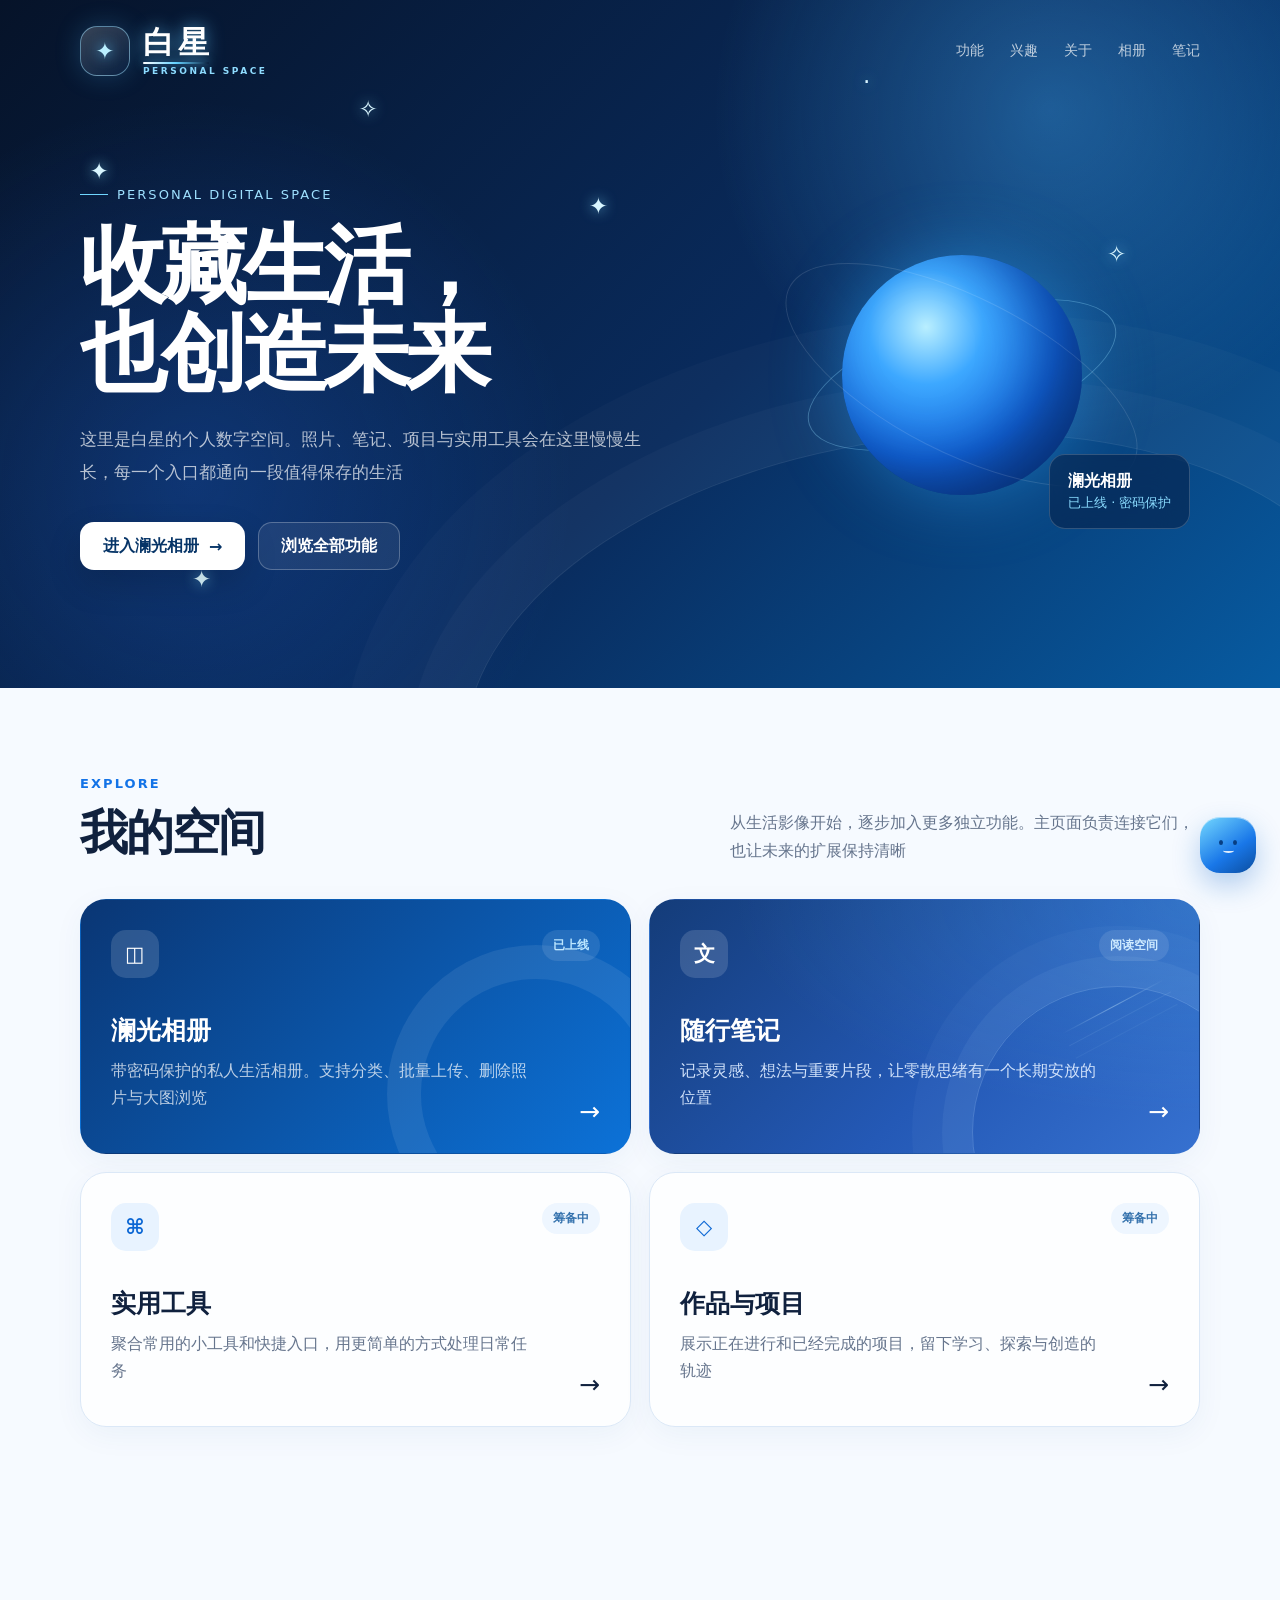
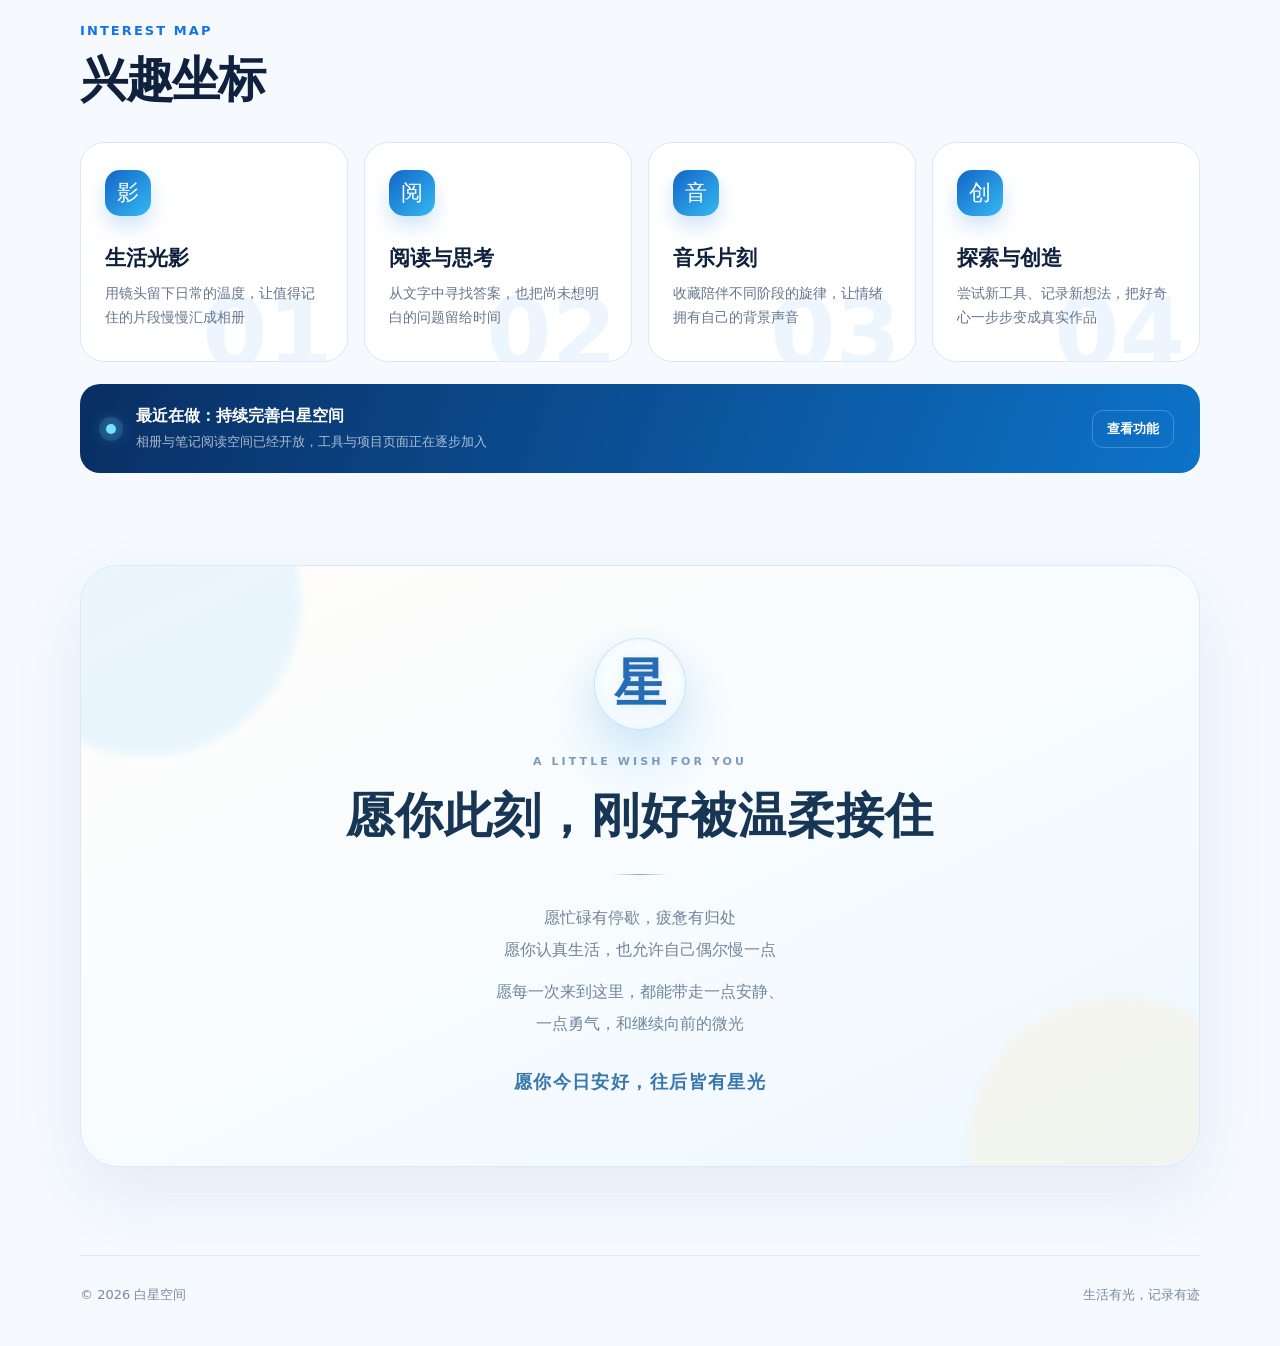
==== commit 42ac9869: "Add files via upload" ====
--- a/index.html
+++ b/index.html
@@ -1,19 +1,13 @@
-<!doctype html><html lang="zh-CN"><head>
-<meta charset="utf-8"><meta name="viewport" content="width=device-width,initial-scale=1"><meta name="theme-color" content="#07182f">
-<title>随行笔记 · 白星空间</title><meta name="description" content="和朋友一起记录生活、阅读与灵感">
-<link rel="stylesheet" href="style.css"><link rel="stylesheet" href="shared.css">
-<script src="../album/cloud-config.js" defer></script><script src="../album/supabase.js" defer></script>
-<script src="store.js" defer></script><script src="notes.js" defer></script></head><body>
-<a class="skip" href="#journal">跳到笔记</a>
-<header class="hero"><nav class="nav" aria-label="主导航"><a class="brand" href="/" aria-label="白星空间首页"><span class="mark" aria-hidden="true"></span><span class="brand-name">白星</span><span class="brand-sub">PERSONAL SPACE</span></a><div class="nav-links"><a href="/">首页</a><a href="/album/">相册</a><a href="/notes/" aria-current="page">笔记</a></div></nav><div class="hero-inner"><div class="eyebrow">Notes along the way</div><h1>随行笔记</h1><p>把偶然闪过的灵感，留给未来的自己<br>也和朋友一起，收藏值得记住的日常</p></div></header>
-<main id="journal" class="section notebook">
-<section id="login" class="login-box"><h2>登录我们的笔记</h2><p>使用相册的邮箱和密码，共享空间成员可一起阅读与记录</p><form id="login-form"><label for="email">邮箱</label><input id="email" type="email" autocomplete="username" required><label for="password">密码</label><input id="password" type="password" autocomplete="current-password" required><button class="action primary" id="login-button">登录笔记</button></form><p id="login-message" role="status"></p></section>
-<section id="workspace" hidden><div class="intro"><div><h2>纸间拾光</h2><p id="space-label"></p></div><div class="toolbar"><button class="action primary" id="new-note">写一篇笔记</button><button class="action" id="refresh">刷新同步</button><button class="action" id="logout">退出账号</button></div></div>
-<label class="search-label" for="search">搜索笔记</label><input id="search" type="search" placeholder="搜索标题或正文" maxlength="200">
-<div class="filters" role="group" aria-label="按笔记分类筛选"><button class="filter" aria-pressed="true" data-category="全部">全部</button><button class="filter" aria-pressed="false" data-category="生活片段">生活片段</button><button class="filter" aria-pressed="false" data-category="阅读随想">阅读随想</button><button class="filter" aria-pressed="false" data-category="灵感手记">灵感手记</button></div>
-<p id="sync-status" role="status"></p><p id="result-count" class="kicker" role="status"></p><div id="entries" class="journal-grid"></div><p id="empty" class="empty" hidden></p></section>
-<noscript>请启用 JavaScript 以使用共享笔记</noscript><p class="endnote">✦ 让零散的思绪，有一个安静的归处</p></main>
-<footer class="footer"><span>© 2026 白星空间</span><a href="/">返回个人主页</a></footer>
-<dialog id="reader" aria-labelledby="reader-title"><div class="reader-head"><span id="reader-category"></span><button class="close" id="reader-close" aria-label="关闭笔记">×</button></div><article class="reader-copy"><p id="reader-meta" class="reader-label"></p><h2 id="reader-title"></h2><div id="reader-body"></div><div class="toolbar"><button class="action" id="edit-note">编辑笔记</button><button class="action danger" id="delete-note">删除笔记</button></div><p id="reader-message" role="status"></p></article></dialog>
-<dialog id="editor" aria-labelledby="editor-heading"><div class="reader-head"><strong id="editor-heading">写一篇笔记</strong><button class="close" id="editor-close" aria-label="关闭编辑器">×</button></div><form id="editor-form" class="reader-copy"><label for="note-title">标题</label><input id="note-title" required maxlength="120" placeholder="给这一刻起个名字"><label for="note-category">分类</label><select id="note-category"><option>生活片段</option><option>阅读随想</option><option>灵感手记</option></select><label for="note-body">正文</label><textarea id="note-body" required maxlength="50000" rows="13" placeholder="写下想留住的片刻，支持换行"></textarea><p class="hint">点击保存后同步到云端，成员都能阅读与编辑</p><p id="editor-message" role="status"></p><div class="toolbar"><button id="save-note" class="action primary" type="submit">保存到云端</button><button id="copy-draft" class="action" type="button">下载草稿</button></div></form></dialog>
-</body></html>
+<!doctype html>
+<html lang="zh-CN">
+<head>
+<meta charset="utf-8"><meta name="viewport" content="width=device-width,initial-scale=1"><meta name="theme-color" content="#07182f">
+<title>白星空间 · 个人数字主页</title><meta name="description" content="白星的个人数字空间：相册、笔记、工具与项目">
+<style>
+:root{--navy:#07162f;--blue:#1477ff;--cyan:#70d7ff;--ink:#10213e;--muted:#66758d;--line:#dbe8f7;--paper:#f6faff;--white:#fff;--shadow:0 22px 60px rgba(11,53,105,.13)}*{box-sizing:border-box}html{scroll-behavior:smooth}body{margin:0;color:var(--ink);background:var(--paper);font-family:"Microsoft YaHei UI","PingFang SC",system-ui,sans-serif;-webkit-font-smoothing:antialiased}a{color:inherit;text-decoration:none}.hero{position:relative;min-height:72vh;overflow:hidden;color:#fff;background:radial-gradient(circle at 82% 16%,rgba(71,182,255,.34),transparent 28%),radial-gradient(circle at 15% 70%,rgba(36,118,255,.24),transparent 32%),linear-gradient(135deg,#061329 0%,#092b5d 56%,#075ba1 100%)}.hero:after{content:"";position:absolute;inset:auto -8% -42% 36%;height:78%;transform:rotate(-8deg);border:1px solid rgba(255,255,255,.1);border-radius:50%;box-shadow:0 0 0 55px rgba(255,255,255,.025),0 0 0 120px rgba(255,255,255,.018)}.nav,.hero-inner,.section,.footer{width:min(1120px,calc(100% - 40px));margin:auto}.nav{position:relative;z-index:2;display:flex;align-items:center;justify-content:space-between;padding:26px 0}.brand{position:relative;display:grid;grid-template-columns:auto auto;grid-template-rows:auto auto;align-items:center;column-gap:13px;line-height:1}.mark{grid-row:1/3;position:relative;display:grid;place-items:center;width:50px;height:50px;border:1px solid rgba(159,225,255,.5);border-radius:17px;background:linear-gradient(145deg,rgba(255,255,255,.2),rgba(49,153,255,.08));box-shadow:0 0 26px rgba(81,189,255,.22);backdrop-filter:blur(12px)}.mark:before{content:"✦";color:#b9efff;font-size:23px;text-shadow:0 0 14px #5fc8ff}.brand-name{position:relative;display:inline-block;width:max-content;color:#fff;font-family:KaiTi,"STKaiti","Microsoft YaHei UI",serif;font-size:31px;font-weight:900;letter-spacing:.12em;text-shadow:0 0 17px rgba(95,200,255,.7),0 2px 0 rgba(0,0,0,.12)}.brand-name:after{content:"";position:absolute;right:.12em;bottom:-6px;left:0;height:2px;border-radius:99px;background:linear-gradient(90deg,#fff,#63d1ff,transparent);box-shadow:0 0 10px #5fc8ff}.brand-sub{align-self:end;margin-top:8px;color:#8fdcff;font-size:9px;font-weight:800;letter-spacing:.28em;text-transform:uppercase}.nav-links{display:flex;gap:26px;color:rgba(255,255,255,.72);font-size:14px}.nav-links a:hover{color:#fff}.hero-inner{position:relative;z-index:1;display:grid;grid-template-columns:1.1fr .9fr;align-items:center;gap:60px;padding:78px 0 118px}.eyebrow{display:inline-flex;align-items:center;gap:9px;margin-bottom:20px;color:#9fe1ff;font-size:13px;letter-spacing:.16em;text-transform:uppercase}.eyebrow:before{content:"";width:28px;height:1px;background:#70d7ff}h1{max-width:670px;margin:0;font-size:clamp(48px,7vw,86px);line-height:1.02;letter-spacing:-.055em}.hero p{max-width:570px;margin:26px 0 34px;color:rgba(255,255,255,.7);font-size:17px;line-height:1.9}.actions{display:flex;flex-wrap:wrap;gap:13px}.button{display:inline-flex;align-items:center;justify-content:center;gap:10px;min-height:48px;padding:0 22px;border:1px solid transparent;border-radius:14px;font-weight:700;transition:.22s ease}.button.primary{color:#063467;background:#fff;box-shadow:0 14px 34px rgba(0,0,0,.16)}.button.ghost{color:#fff;border-color:rgba(255,255,255,.25);background:rgba(255,255,255,.07)}.button:hover{transform:translateY(-2px)}.orbit{position:relative;display:grid;place-items:center;min-height:320px}.orb{position:absolute;width:240px;height:240px;border-radius:50%;background:radial-gradient(circle at 35% 30%,#b9efff 0,#3da8ff 25%,#1267df 58%,#082e6e 100%);box-shadow:0 0 70px rgba(48,169,255,.46),inset -35px -26px 60px rgba(0,17,65,.4)}.orbit:before,.orbit:after{content:"";position:absolute;width:320px;height:118px;border:1px solid rgba(157,226,255,.34);border-radius:50%;transform:rotate(-18deg)}.orbit:after{width:385px;height:154px;transform:rotate(27deg);border-color:rgba(255,255,255,.12)}.orb-label{position:absolute;z-index:2;right:2%;bottom:2%;padding:14px 18px;border:1px solid rgba(255,255,255,.18);border-radius:16px;background:rgba(6,31,70,.56);backdrop-filter:blur(16px);font-size:13px;line-height:1.55}.orb-label strong{display:block;color:#fff;font-size:16px}.orb-label span{color:#8bdcff}.section{padding:88px 0}.section-head{display:flex;align-items:end;justify-content:space-between;gap:30px;margin-bottom:34px}.kicker{margin:0 0 10px;color:#1373e7;font-size:13px;font-weight:800;letter-spacing:.16em;text-transform:uppercase}h2{margin:0;font-size:clamp(32px,4vw,48px);letter-spacing:-.04em}.section-head>p{max-width:470px;margin:0;color:var(--muted);line-height:1.75}.grid{display:grid;grid-template-columns:repeat(2,minmax(0,1fr));gap:18px}.card{position:relative;min-height:255px;overflow:hidden;padding:30px;border:1px solid var(--line);border-radius:26px;background:rgba(255,255,255,.84);box-shadow:0 8px 30px rgba(24,74,132,.05);transition:.25s ease}.card:hover{transform:translateY(-5px);border-color:#b7d8ff;box-shadow:var(--shadow)}.card.featured{color:#fff;border-color:transparent;background:linear-gradient(135deg,#0a3674,#0c72d8)}.card.featured:after{content:"";position:absolute;right:-55px;bottom:-90px;width:230px;height:230px;border:34px solid rgba(255,255,255,.08);border-radius:50%}.icon{display:grid;place-items:center;width:48px;height:48px;margin-bottom:36px;border-radius:15px;color:#0c67d4;background:#e8f3ff;font-size:21px;font-weight:800}.featured .icon{color:#fff;background:rgba(255,255,255,.14)}.card h3{margin:0 0 10px;font-size:25px}.card p{max-width:430px;margin:0;color:var(--muted);line-height:1.7}.featured p{color:rgba(255,255,255,.72)}.status{position:absolute;top:30px;right:30px;padding:7px 11px;border-radius:999px;color:#3673ae;background:#eef6ff;font-size:12px;font-weight:700}.featured .status{color:#bce7ff;background:rgba(255,255,255,.1)}.arrow{position:absolute;right:30px;bottom:27px;font-size:25px;transition:.2s}.card:hover .arrow{transform:translateX(4px)}.story{padding-top:22px}.profile-panel{display:grid;grid-template-columns:230px 1fr;gap:46px;align-items:center;padding:42px;border:1px solid #cfe2f8;border-radius:30px;background:linear-gradient(135deg,rgba(255,255,255,.96),rgba(232,244,255,.78));box-shadow:var(--shadow)}.profile-seal{position:relative;display:grid;place-items:center;aspect-ratio:1;border-radius:50%;color:#fff;background:radial-gradient(circle at 35% 28%,#bdefff,#278ff0 37%,#0a4c9e 72%);box-shadow:0 0 0 12px rgba(27,127,230,.08),0 22px 45px rgba(16,93,174,.22);font-family:KaiTi,serif;font-size:70px;font-weight:900}.profile-seal:after{content:"✦";position:absolute;right:18px;top:14px;color:#fff7b2;font-size:25px;text-shadow:0 0 14px #fff}.profile-copy h2{margin-bottom:18px}.profile-copy p{margin:8px 0;color:var(--muted);font-size:16px;line-height:1.9}.signature{display:inline-block;margin-top:14px;color:#0c67d4;font-family:KaiTi,serif;font-size:25px;font-weight:800}.interest-head{margin:86px 0 30px}.interest-map{display:grid;grid-template-columns:repeat(4,1fr);gap:16px}.interest{position:relative;min-height:220px;padding:27px 24px;border:1px solid var(--line);border-radius:24px;background:#fff;overflow:hidden;transition:.24s ease}.interest:after{content:attr(data-index);position:absolute;right:14px;bottom:-20px;color:#edf5ff;font-size:94px;font-weight:900;line-height:1}.interest:hover{transform:translateY(-5px);border-color:#a9d3ff;box-shadow:0 18px 38px rgba(22,92,168,.1)}.interest-icon{display:grid;place-items:center;width:46px;height:46px;margin-bottom:28px;border-radius:15px;color:#fff;background:linear-gradient(135deg,#1265c7,#35b9f3);font-size:22px;box-shadow:0 10px 20px rgba(23,120,219,.2)}.interest h3{position:relative;z-index:1;margin:0 0 10px;font-size:21px}.interest p{position:relative;z-index:1;margin:0;color:var(--muted);font-size:14px;line-height:1.7}.now-strip{display:grid;grid-template-columns:auto 1fr auto;gap:20px;align-items:center;margin-top:22px;padding:22px 26px;border-radius:20px;color:#fff;background:linear-gradient(110deg,#092e63,#0d73c9)}.now-dot{width:10px;height:10px;border-radius:50%;background:#77e2ff;box-shadow:0 0 0 7px rgba(119,226,255,.13),0 0 16px #5bd4ff}.now-strip strong{display:block;margin-bottom:4px}.now-strip span{color:rgba(255,255,255,.66);font-size:13px}.now-strip a{padding:9px 14px;border:1px solid rgba(255,255,255,.22);border-radius:11px;font-size:13px;font-weight:700}@media(max-width:900px){.interest-map{grid-template-columns:repeat(2,1fr)}}@media(max-width:650px){.profile-panel{grid-template-columns:1fr;padding:28px}.profile-seal{width:150px}.interest-map{grid-template-columns:1fr}.now-strip{grid-template-columns:auto 1fr}.now-strip a{grid-column:1/3;text-align:center}}.about{display:grid;grid-template-columns:.8fr 1.2fr;gap:60px;align-items:start;padding-top:20px}.about-copy{color:var(--muted);font-size:17px;line-height:1.95}.about-copy p{margin-top:0}.footer{display:flex;justify-content:space-between;gap:20px;padding:30px 0 42px;border-top:1px solid var(--line);color:#7b899d;font-size:13px}.toast{position:fixed;left:50%;bottom:28px;z-index:10;transform:translate(-50%,20px);padding:13px 18px;border-radius:12px;color:#fff;background:#092a58;box-shadow:0 15px 40px rgba(0,26,70,.25);opacity:0;pointer-events:none;transition:.25s}.toast.show{transform:translate(-50%,0);opacity:1}@media(max-width:780px){.nav-links{display:none}.hero-inner{grid-template-columns:1fr;padding:54px 0 92px}.orbit{display:none}.grid{grid-template-columns:1fr}.section-head,.footer{align-items:start;flex-direction:column}.about{grid-template-columns:1fr;gap:25px}.section{padding:68px 0}.card{min-height:240px}}.sparkles{position:absolute;inset:0;z-index:0;pointer-events:none}.spark{position:absolute;color:#d9f6ff;font-size:clamp(13px,1.8vw,24px);filter:drop-shadow(0 0 7px rgba(123,220,255,.85));animation:starFloat var(--d) ease-in-out infinite alternate;animation-delay:var(--delay)}.spark:nth-child(1){left:7%;top:23%;--d:4.2s;--delay:-1s}.spark:nth-child(2){left:28%;top:14%;--d:5.3s;--delay:-2.4s}.spark:nth-child(3){left:46%;top:28%;--d:3.8s;--delay:-.8s}.spark:nth-child(4){right:32%;top:10%;--d:5.8s;--delay:-3s}.spark:nth-child(5){right:12%;top:35%;--d:4.7s;--delay:-1.6s}.spark:nth-child(6){left:15%;bottom:14%;--d:5.1s;--delay:-2s}@keyframes starFloat{from{transform:translateY(0) rotate(-8deg) scale(.82);opacity:.35}to{transform:translateY(-18px) rotate(12deg) scale(1.12);opacity:1}}.orb{animation:orbBreathe 4.8s ease-in-out infinite}@keyframes orbBreathe{0%,100%{transform:scale(1);filter:saturate(1)}50%{transform:scale(1.045);filter:saturate(1.2) brightness(1.08)}}.card .icon,.interest-icon{transition:transform .28s cubic-bezier(.2,.9,.3,1.4)}.card:hover .icon,.interest:hover .interest-icon{transform:rotate(-8deg) scale(1.13)}.healing{position:relative;isolation:isolate;display:flex;min-height:480px;margin-top:92px;padding:72px 28px;overflow:hidden;flex-direction:column;align-items:center;justify-content:center;text-align:center;border:1px solid #d9e9f7;border-radius:38px;background:linear-gradient(155deg,#fffdfa 0%,#f8fcff 48%,#edf7ff 100%);box-shadow:0 28px 70px rgba(31,91,148,.09)}.healing:before,.healing:after{content:"";position:absolute;z-index:-1;border-radius:50%;filter:blur(4px)}.healing:before{top:-120px;left:-90px;width:310px;height:310px;background:rgba(194,231,255,.32)}.healing:after{right:-70px;bottom:-130px;width:300px;height:300px;background:rgba(255,235,196,.28)}.healing-glow{position:absolute;z-index:-1;top:56px;width:190px;height:190px;border-radius:50%;background:radial-gradient(circle,rgba(120,202,255,.18),transparent 70%)}.healing-star{display:grid;place-items:center;width:92px;height:92px;margin-bottom:25px;border:1px solid rgba(119,188,235,.38);border-radius:50%;color:#256cb6;background:rgba(255,255,255,.76);box-shadow:0 14px 38px rgba(56,130,194,.12),inset 0 0 24px rgba(150,218,255,.16);font-family:STXingkai,"华文行楷",KaiTi,serif;font-size:52px;font-weight:700;line-height:1;text-shadow:0 2px 12px rgba(80,153,214,.18)}.healing-kicker{margin:0 0 16px;color:#7c9bb9;font-size:11px;font-weight:800;letter-spacing:.28em}.healing h2{max-width:760px;color:#173554;font-family:STSong,"华文宋体",serif;font-size:clamp(30px,4vw,48px);font-weight:600;letter-spacing:.02em;line-height:1.35}.healing-line{width:54px;height:1px;margin:25px 0 22px;background:linear-gradient(90deg,transparent,#78aed8,transparent)}.healing p:not(.healing-kicker){margin:5px 0;color:#71859a;font-size:16px;line-height:2}.healing strong{margin-top:25px;color:#3977ad;font-family:STSong,"华文宋体",serif;font-size:18px;font-weight:600;letter-spacing:.08em}@media(max-width:650px){.healing{min-height:520px;margin-top:68px;padding:60px 22px;border-radius:28px}.healing p:not(.healing-kicker){font-size:15px}.healing-star{width:80px;height:80px;font-size:46px}}.friend{position:fixed;right:24px;bottom:24px;z-index:20;display:flex;align-items:center;gap:12px}.friend-bubble{max-width:210px;padding:11px 14px;border:1px solid #cce6ff;border-radius:16px 16px 5px 16px;color:#315475;background:rgba(255,255,255,.94);box-shadow:0 12px 35px rgba(27,88,151,.16);font-size:13px;line-height:1.45;opacity:0;transform:translateX(8px) scale(.94);transition:.25s;pointer-events:none}.friend:hover .friend-bubble,.friend.active .friend-bubble{opacity:1;transform:none}.friend-button{position:relative;display:grid;place-items:center;width:56px;height:56px;border:0;border-radius:20px;color:#fff;background:linear-gradient(145deg,#75d9ff,#1977e8 60%,#0b4d9e);box-shadow:0 12px 28px rgba(16,103,198,.3),inset 0 1px 0 rgba(255,255,255,.5);font-size:27px;cursor:pointer;animation:friendBob 3.2s ease-in-out infinite}.friend-button:before,.friend-button:after{content:"";position:absolute;top:23px;width:4px;height:5px;border-radius:50%;background:#073e83}.friend-button:before{left:19px}.friend-button:after{right:19px}.friend-face{position:absolute;top:31px;width:11px;height:5px;border-bottom:2px solid rgba(255,255,255,.85);border-radius:50%}.friend-button:hover{filter:brightness(1.08)}@keyframes friendBob{0%,100%{transform:translateY(0) rotate(-2deg)}50%{transform:translateY(-7px) rotate(3deg)}}.trail-star{position:fixed;z-index:30;pointer-events:none;color:#70d7ff;font-size:12px;text-shadow:0 0 8px #42b8ff;animation:trailPop .8s ease-out forwards}@keyframes trailPop{0%{transform:translate(-50%,-50%) scale(.3) rotate(0);opacity:1}100%{transform:translate(-50%,-90%) scale(1.35) rotate(80deg);opacity:0}}@media(max-width:650px){.friend{right:14px;bottom:14px}.friend-bubble{display:none}.friend-button{width:50px;height:50px}}@media(prefers-reduced-motion:reduce){*{scroll-behavior:auto!important;transition:none!important}}
+.card.notes-card{isolation:isolate;color:#fff;border-color:transparent;background:radial-gradient(ellipse at 100% 0,rgba(105,215,255,.18),transparent 60%),linear-gradient(135deg,#143c79 0%,#2459b6 58%,#3671d0 100%)}
+.notes-card:before{content:"";position:absolute;z-index:-1;pointer-events:none;right:-65px;bottom:-125px;width:290px;height:290px;border:1px solid rgba(190,225,255,.23);border-radius:50%;box-shadow:0 0 0 30px rgba(193,224,255,.055),0 0 0 60px rgba(193,224,255,.035)}
+.notes-card:after{content:"";position:absolute;z-index:-1;pointer-events:none;right:28px;top:106px;width:115px;height:1px;transform:rotate(-28deg);background:linear-gradient(90deg,transparent,rgba(204,238,255,.4),transparent);box-shadow:0 14px 0 rgba(204,238,255,.09),0 28px 0 rgba(204,238,255,.05)}
+.notes-card h3{color:#fff}.notes-card p{color:#d1e2fa}.notes-card .icon{color:#fff;background:rgba(255,255,255,.14)}.notes-card .status{color:#cdeaff;background:rgba(255,255,255,.1)}.notes-card .arrow{color:#fff}.card.notes-card:hover{border-color:rgba(157,210,255,.55);box-shadow:0 22px 60px rgba(25,66,137,.2)}a:focus-visible,button:focus-visible{outline:3px solid #36a5f7;outline-offset:5px}@media(prefers-reduced-motion:reduce){*,*:before,*:after{animation:none!important}}</style></head>
+<body><header class="hero"><div class="sparkles" aria-hidden="true"><span class="spark">✦</span><span class="spark">✧</span><span class="spark">✦</span><span class="spark">·</span><span class="spark">✧</span><span class="spark">✦</span></div><nav class="nav" aria-label="主导航"><a class="brand" href="#top" aria-label="白星个人空间"><span class="mark" aria-hidden="true"></span><span class="brand-name">白星</span><span class="brand-sub">PERSONAL SPACE</span></a><div class="nav-links"><a href="#spaces">功能</a><a href="#story">兴趣</a><a href="#about">关于</a><a href="/album/">相册</a><a href="/notes/">笔记</a></div></nav><div class="hero-inner" id="top"><div><div class="eyebrow">Personal Digital Space</div><h1>收藏生活，<br>也创造未来</h1><p>这里是白星的个人数字空间。照片、笔记、项目与实用工具会在这里慢慢生长，每一个入口都通向一段值得保存的生活</p><div class="actions"><a class="button primary" href="/album/">进入澜光相册 <span>→</span></a><a class="button ghost" href="#spaces">浏览全部功能</a></div></div><div class="orbit" aria-hidden="true"><div class="orb"></div><div class="orb-label"><strong>澜光相册</strong><span>已上线 · 密码保护</span></div></div></div></header>
+<main><section class="section" id="spaces"><div class="section-head"><div><p class="kicker">Explore</p><h2>我的空间</h2></div><p>从生活影像开始，逐步加入更多独立功能。主页面负责连接它们，也让未来的扩展保持清晰</p></div><div class="grid"><a class="card featured" href="/album/"><span class="status">已上线</span><span class="icon">◫</span><h3>澜光相册</h3><p>带密码保护的私人生活相册。支持分类、批量上传、删除照片与大图浏览</p><span class="arrow">→</span></a><a class="card notes-card" href="/notes/"><span class="status">阅读空间</span><span class="icon">文</span><h3>随行笔记</h3><p>记录灵感、想法与重要片段，让零散思绪有一个长期安放的位置</p><span class="arrow">→</span></a><a class="card soon" href="#"><span class="status">筹备中</span><span class="icon">⌘</span><h3>实用工具</h3><p>聚合常用的小工具和快捷入口，用更简单的方式处理日常任务</p><span class="arrow">→</span></a><a class="card soon" href="#"><span class="status">筹备中</span><span class="icon">◇</span><h3>作品与项目</h3><p>展示正在进行和已经完成的项目，留下学习、探索与创造的轨迹</p><span class="arrow">→</span></a></div></section><section class="section story" id="story"><div class="interest-head"><p class="kicker">Interest Map</p><h2>兴趣坐标</h2></div><div class="interest-map"><article class="interest" data-index="01"><span class="interest-icon">影</span><h3>生活光影</h3><p>用镜头留下日常的温度，让值得记住的片段慢慢汇成相册</p></article><article class="interest" data-index="02"><span class="interest-icon">阅</span><h3>阅读与思考</h3><p>从文字中寻找答案，也把尚未想明白的问题留给时间</p></article><article class="interest" data-index="03"><span class="interest-icon">音</span><h3>音乐片刻</h3><p>收藏陪伴不同阶段的旋律，让情绪拥有自己的背景声音</p></article><article class="interest" data-index="04"><span class="interest-icon">创</span><h3>探索与创造</h3><p>尝试新工具、记录新想法，把好奇心一步步变成真实作品</p></article></div><div class="now-strip"><span class="now-dot" aria-hidden="true"></span><div><strong>最近在做：持续完善白星空间</strong><span>相册与笔记阅读空间已经开放，工具与项目页面正在逐步加入</span></div><a href="#spaces">查看功能</a></div><section class="healing" id="about"><div class="healing-glow" aria-hidden="true"></div><div class="healing-star" aria-hidden="true">星</div><p class="healing-kicker">A LITTLE WISH FOR YOU</p><h2>愿你此刻，刚好被温柔接住</h2><div class="healing-line" aria-hidden="true"></div><p>愿忙碌有停歇，疲惫有归处<br>愿你认真生活，也允许自己偶尔慢一点</p><p>愿每一次来到这里，都能带走一点安静、<br>一点勇气，和继续向前的微光</p><strong>愿你今日安好，往后皆有星光</strong></section></section></main><footer class="footer"><span>© 2026 白星空间</span><span>生活有光，记录有迹</span></footer><div class="friend" id="starFriend"><span class="friend-bubble" id="friendBubble">今天也要收集一点小小的光呀 ✦</span><button class="friend-button" id="friendButton" type="button" aria-label="和小星星互动"><span class="friend-face" aria-hidden="true"></span></button></div><div class="toast" role="status">这个功能正在筹备中</div><script>const toast=document.querySelector('.toast');let timer;document.querySelectorAll('.soon').forEach(card=>card.addEventListener('click',e=>{e.preventDefault();toast.classList.add('show');clearTimeout(timer);timer=setTimeout(()=>toast.classList.remove('show'),1800)}));const friend=document.getElementById('starFriend'),bubble=document.getElementById('friendBubble'),friendButton=document.getElementById('friendButton');const wishes=['今天也要收集一点小小的光呀 ✦','慢慢来，好的事情正在发生','别忘了把今天的快乐存进相册～','欢迎回来，白星空间一直亮着灯'];let wishIndex=0;friendButton.addEventListener('click',()=>{wishIndex=(wishIndex+1)%wishes.length;bubble.textContent=wishes[wishIndex];friend.classList.add('active');setTimeout(()=>friend.classList.remove('active'),2600)});const reduceMotion=matchMedia('(prefers-reduced-motion: reduce)').matches;let lastStar=0;if(!reduceMotion)document.addEventListener('pointermove',e=>{const now=Date.now();if(now-lastStar<85)return;lastStar=now;const star=document.createElement('span');star.className='trail-star';star.textContent=Math.random()>.5?'✦':'·';star.style.left=e.clientX+'px';star.style.top=e.clientY+'px';document.body.appendChild(star);setTimeout(()=>star.remove(),850)});</script></body></html>
